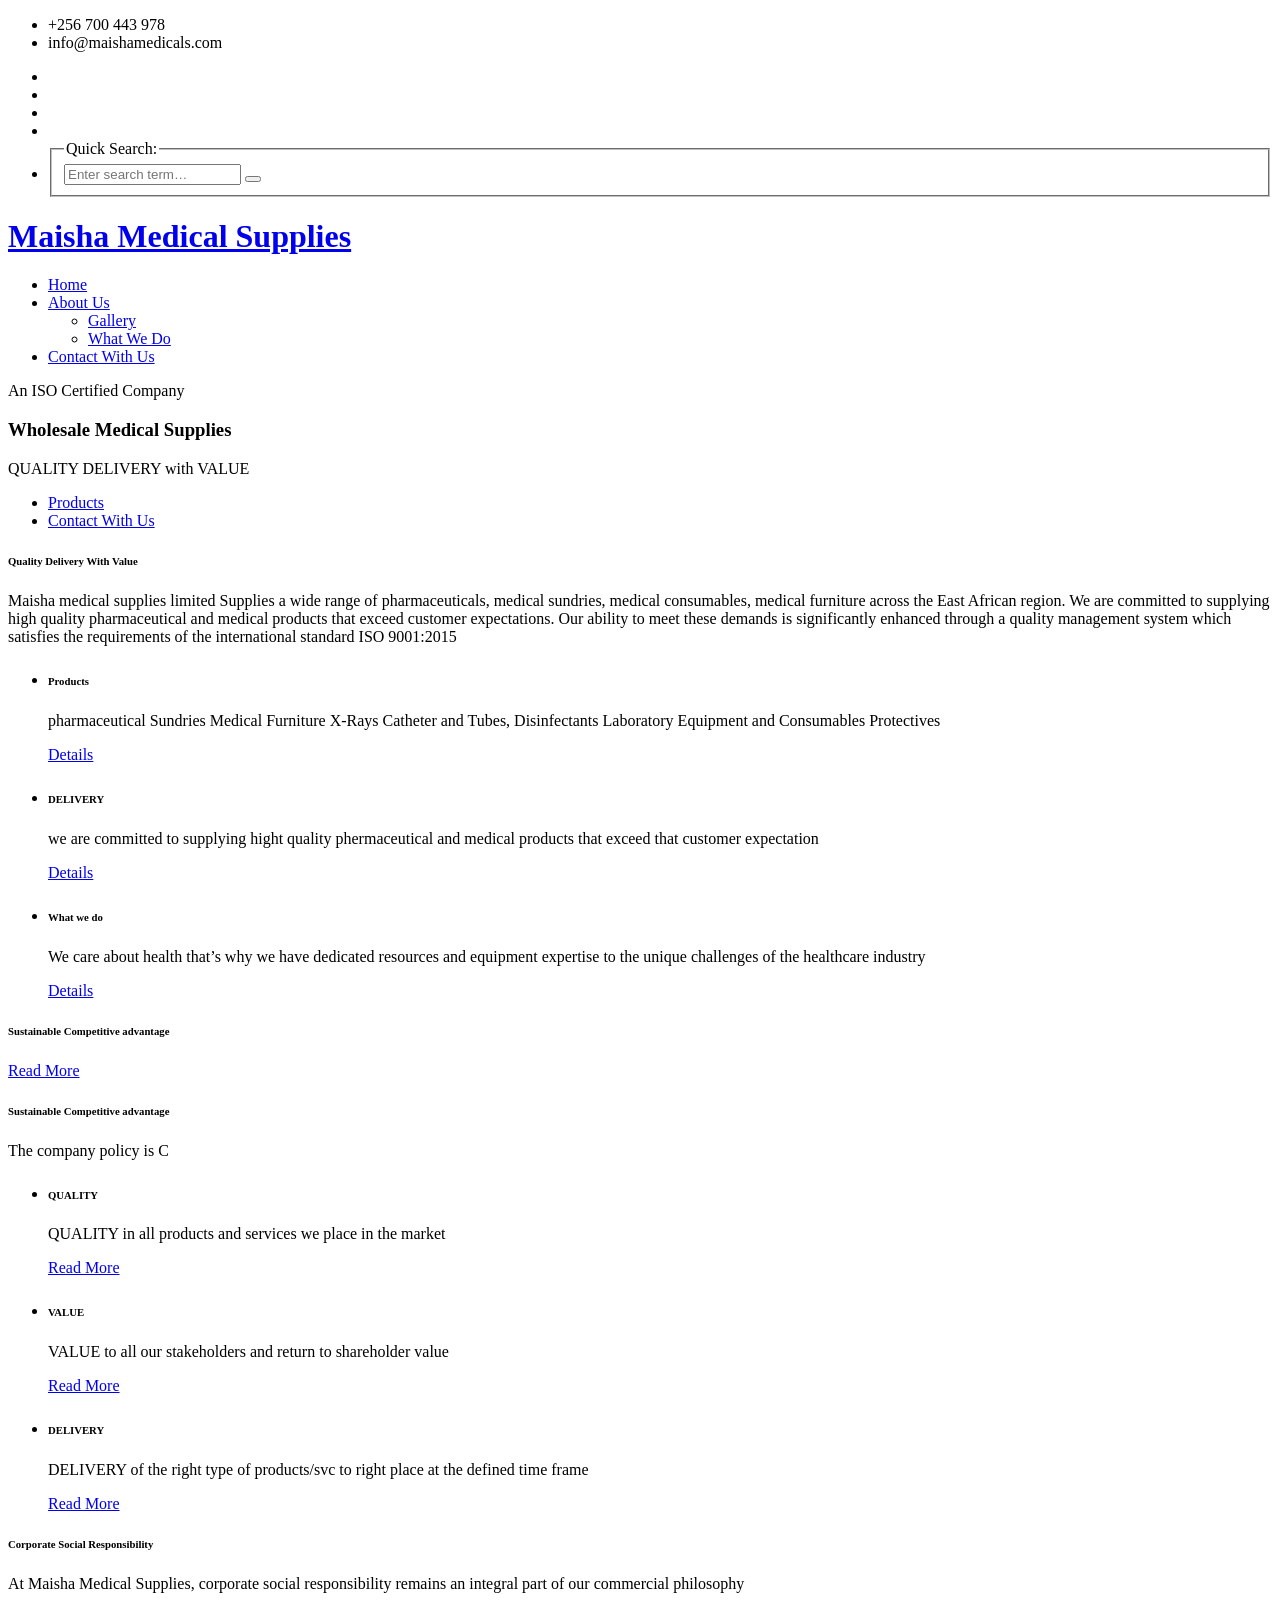
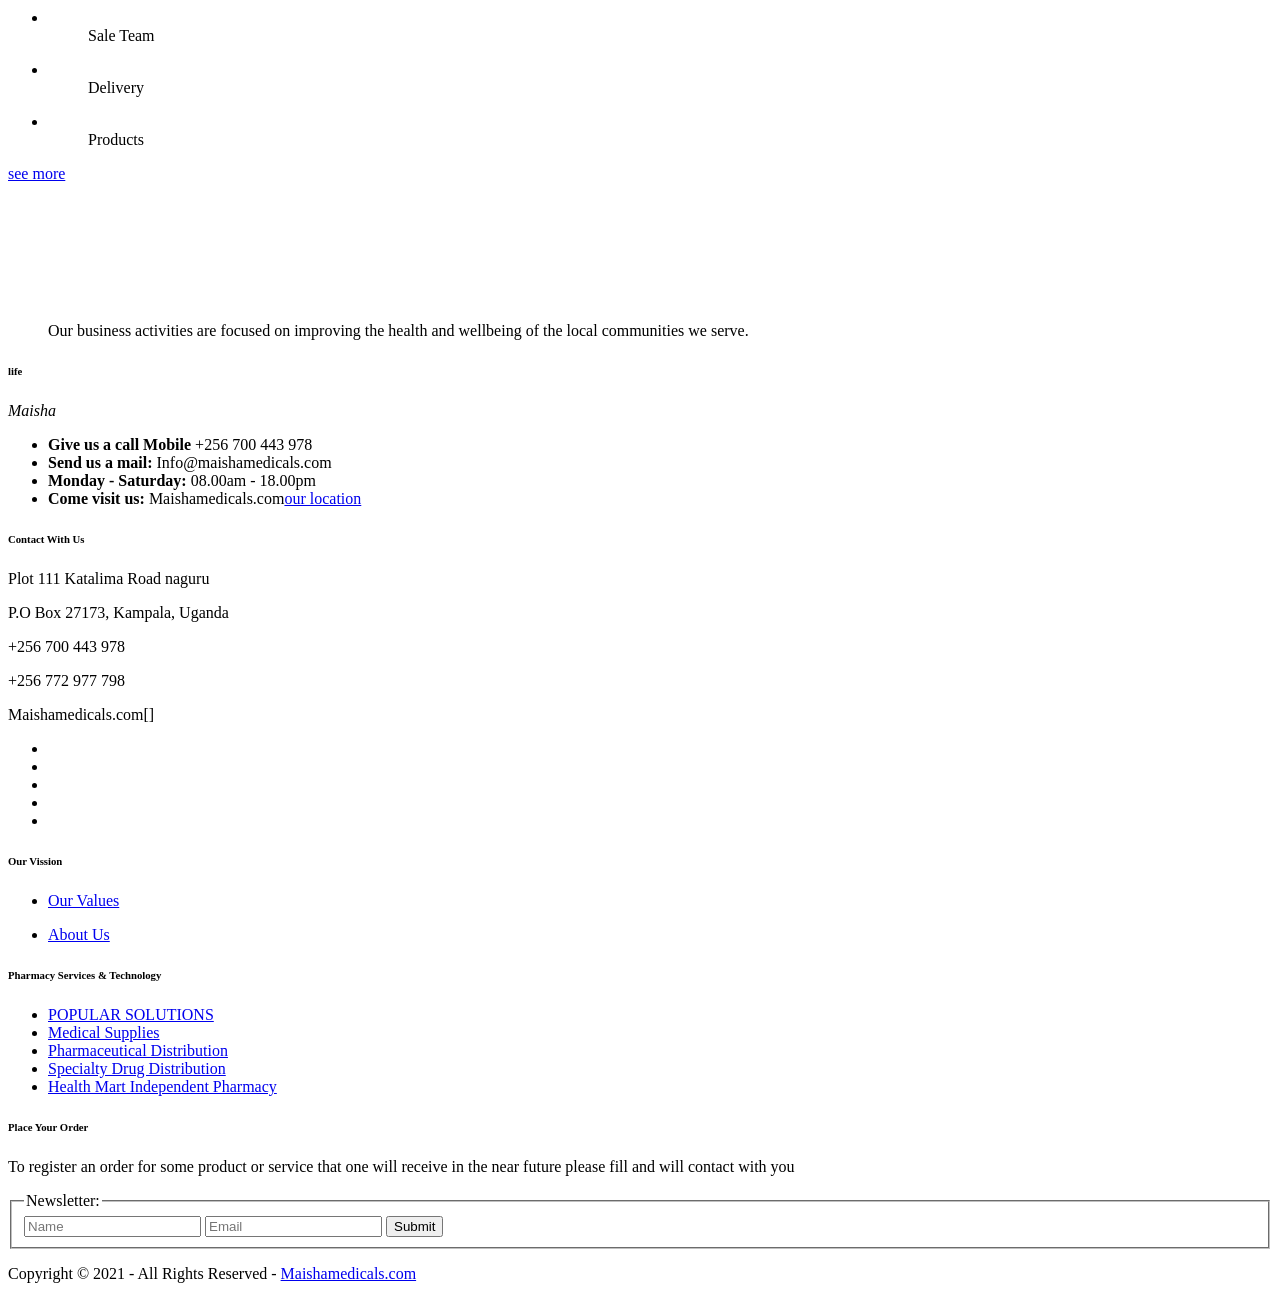
==== index.html @ 9f6672f2 "updated contact with us edited the link on contact with us" ====
<!DOCTYPE html>
<!--
THANKS FOR VISITING THIS SIDE
-->
<html lang="">
<!-- To declare your language - read more here: https://www.w3.org/International/questions/qa-html-language-declarations -->
<head>
<title>MMSL</title>
<meta charset="utf-8">
<meta name="viewport" content="width=device-width, initial-scale=1.0, maximum-scale=1.0, user-scalable=no">
<link href="layout/styles/layout.css" rel="stylesheet" type="text/css" media="all">
</head>
<body id="top">
<!-- ################################################################################################ -->
<!-- ################################################################################################ -->
<!-- ################################################################################################ -->
<div class="wrapper row0">
  <div id="topbar" class="hoc clear">
    <div class="fl_left"> 
      <!-- ################################################################################################ -->
      <ul class="nospace">
        <li><i class="fas fa-phone rgtspace-5"> </i> +256 700 443 978</li>
        <li><i class="far fa-envelope rgtspace-5"></i> info@maishamedicals.com</li>
      </ul>

      <!-- ################################################################################################ -->
    </div>
    <div class="fl_right"> 
      <!-- ################################################################################################ -->
      <ul class="nospace">
        <li><a href="index.html"><i class="fas fa-home"></i></a></li>
        <li><a href="#" title="Help Centre"><i class="far fa-life-ring"></i></a></li>
        <li><a href="#" title="Login"><i class="fas fa-sign-in-alt"></i></a></li>
        <li><a href="#" title="Sign Up"><i class="fas fa-edit"></i></a></li>
        <li id="searchform">
          <div>
            <form action="#" method="post">
              <fieldset>
                <legend>Quick Search:</legend>
                <input type="text" placeholder="Enter search term&hellip;">
                <button type="submit"><i class="fas fa-search"></i></button>
              </fieldset>
            </form>
          </div>
        </li>
      </ul>
      <!-- ################################################################################################ -->
    </div>
  </div>
</div>
<!-- ################################################################################################ -->
<!-- ################################################################################################ -->
<!-- ################################################################################################ -->
<div class="wrapper row1">
  <header id="header" class="hoc clear">
    <div id="logo" class="fl_left"> 
      <!-- ################################################################################################ -->
      <h1><a href="index.html">Maisha Medical Supplies</a></h1>
      <!-- ################################################################################################ -->
    </div>
    <nav id="mainav" class="fl_right"> 
      <!-- ################################################################################################ -->
      <ul class="clear">
        <li class="active"><a href="index.html">Home</a></li>
        <li><a class="drop" href="#">About Us</a>
          <ul>
            <li><a href="pages/gallery.html">Gallery</a></li>
            <li><a href="pages/full-width.html">What We Do</a></li>
          </ul>
        </li>
       <li><a href="pages/sidebar-right.html">Contact With Us </a></li>
      </ul>
      <!-- ################################################################################################ -->
    </nav>
  </header>
</div>
<!-- ################################################################################################ -->
<!-- ################################################################################################ -->
<!-- ################################################################################################ -->
<div class="wrapper bgded overlay gradient" style="background-image:url('images/demo/backgrounds/slider-1.png');">
  <div id="pageintro" class="hoc clear"> 
    <!-- ################################################################################################ -->
    <article>
      <p>An ISO Certified Company</p>
      <h3 class="heading">Wholesale Medical Supplies</h3>
      <p>QUALITY DELIVERY with VALUE</p>
      <footer>
        <ul class="nospace inline pushright">
          <li><a class="btn" href="#">Products</a></li>
          <li><a class="btn inverse" href="pages/sidebar-right.html">Contact With Us</a></li>
        </ul>
      </footer>
    </article>
    <!-- ################################################################################################ -->
  </div>
</div>
<!-- ################################################################################################ -->
<!-- ################################################################################################ -->
<!-- ################################################################################################ -->
<div class="wrapper row2">
  <section class="hoc container clear"> 
    <!-- ################################################################################################ -->
    <div class="sectiontitle">
      <h6 class="heading">Quality Delivery With Value</h6>
      <p>Maisha medical supplies limited Supplies a wide range of pharmaceuticals, medical sundries, medical consumables, medical furniture across the East African region. We are committed to supplying high quality pharmaceutical and medical products that exceed customer expectations. Our ability to meet these demands is significantly enhanced through a quality management system which satisfies the requirements of the international standard ISO 9001:2015</p>
    </div>
    <ul class="nospace group prices">
      <li class="one_third">
        <article><i class="fas fa-deaf red"></i>
          <h6 class="heading">Products</h6>
          <p>pharmaceutical Sundries Medical  Furniture X-Rays Catheter and Tubes, Disinfectants Laboratory Equipment and Consumables Protectives</p>
          <p><sup></sup><em></em><strong></strong></p>
          <footer><a class="btn" href="#">Details</a></footer>
        </article>
      </li>
      <li class="one_third">
        <article><i class="fas fa-dolly green"></i>
          <h6 class="heading">DELIVERY</h6>
          <p>we are committed to supplying hight quality phermaceutical and medical products that exceed that customer expectation </p>
          <p><sup></sup><strong></strong><em></em></p>
          <footer><a class="btn" href="#">Details</a></footer>
        </article>
      </li>
      <li class="one_third">
        <article><i class="fas fa-hands blue"></i>
          <h6 class="heading">What we do</h6>
          <p>We care about health that’s why we have dedicated resources and equipment expertise to the unique challenges of the healthcare industry</p>
          <p><sup></sup><strong></strong><em></em></p>
          <footer><a class="btn" href="#">Details</a></footer>
        </article>
      </li>
    </ul>
    <!-- ################################################################################################ -->
  </section>
</div>
<!-- ################################################################################################ -->
<!-- ################################################################################################ -->
<!-- ################################################################################################ -->
<div class="wrapper coloured">
  <article class="hoc cta clear"> 
    <!-- ################################################################################################ -->
    <h6 class="three_quarter first">Sustainable Competitive advantage</h6>
    <footer class="one_quarter"><a class="btn" href="#">Read More</a></footer>
    <!-- ################################################################################################ -->
  </article>
</div>
<!-- ################################################################################################ -->
<!-- ################################################################################################ -->
<!-- ################################################################################################ -->
<div class="wrapper row3">
  <main class="hoc container clear"> 
    <!-- main body -->
    <!-- ################################################################################################ -->
    <section id="introblocks">
      <div class="sectiontitle">
        <h6 class="heading">Sustainable Competitive advantage </h6>
        <p>The company policy is C</p>
      </div>
      <ul class="nospace group">
        <li class="one_third first">
            <div class="wrapper bgded overlay gradient" style="background-image:url('images/demo/backgrounds/bbe1.png');">
          <article><a href="#"><i class="fas fa-camera fa-2x"></i></a>
          
            <h6 class="heading">QUALITY</h6>
            <p>QUALITY  in all products and services we place in the market</p>
          <footer><a class="btn" href="#">Read More</a></footer>
          </article>
        </div>
        </li>
        <li class="one_third">
          <div class="wrapper bgded overlay gradient" style="background-image:url('images/demo/backgrounds/mdn.jpg');">
          <article><a href="#"><i class="fas fa-seedling"></i></a>
            <h6 class="heading">VALUE</h6>
            <p>VALUE  to all our stakeholders and return to shareholder value </p>
            <footer><a class="btn" href="#">Read More</a></footer>
          </article>
        </div>
        </li>
        <li class="one_third">
          <div class="wrapper bgded overlay gradient" style="background-image:url('images/demo/backgrounds/ofload1.png');">
          <article><a href="#"><i class="fas fa-ship"></i></a>
            <h6 class="heading">DELIVERY</h6>
            <p>DELIVERY  of the right type of products/svc to right place at the defined time frame </p>
            <footer><a class="btn" href="#">Read More</a></footer>
          </article>
        </li>
      </ul>
    </section>
    <!-- ################################################################################################ -->
    <!-- / main body -->
    <div class="clear"></div>
  </main>
</div>
<!-- ################################################################################################ -->
<!-- ################################################################################################ -->
<!-- ################################################################################################ -->
<div class="wrapper row2">
  <section id="latest" class="hoc container clear"> 
    <!-- ################################################################################################ -->
    <div class="sectiontitle">
      <h6 class="heading">Corporate Social Responsibility</h6>
      <p>At Maisha Medical Supplies, corporate social responsibility remains an integral part of our commercial philosophy</p>
    </div>
    <ul class="nospace group">
      <li class="one_third">
        <figure><a class="imgover" href="#"><img src="images/demo/saletm.png" alt=""></a>
          <figcaption>Sale Team </figcaption>
        </figure>
      </li>
      <li class="one_third">
        <figure><a class="imgover" href="#"><img src="images/demo/supp.png" alt=""></a>
          <figcaption>Delivery</figcaption>
        </figure>
      </li>
      <li class="one_third">
        <figure><a class="imgover" href="#"><img src="images/demo/prdt.png" alt=""></a>
          <figcaption>Products</figcaption>
        </figure>
      </li>
    </ul>
    <footer class="block center"><a class="btn" href="#">see more</a></footer>
    <!-- ################################################################################################ -->
  </section>
</div>
<!-- ################################################################################################ -->
<!-- ################################################################################################ -->
<!-- ################################################################################################ -->
<div class="wrapper bgded overlay" style="background-image:url('images/demo/clnt.png');">
  <div class="hoc container testimonial clear"> 
    <!-- ################################################################################################ -->
    <article><img src="images/demo/logo.png" alt="">
      <blockquote style="padding-top: 105px;">Our business activities are focused on improving the health and wellbeing of the local communities we serve.</blockquote>
      <h6 class="heading font-x1">life</h6>
      <em>Maisha</em></article>
    <!-- ################################################################################################ -->
  </div>
</div>
<!-- ################################################################################################ -->
<!-- ################################################################################################ -->
<!-- ################################################################################################ -->
<div class="wrapper row3">
  <section id="cta" class="hoc container clear"> 
    <!-- ################################################################################################ -->
    <ul class="nospace clear">
      <li class="one_quarter first">
        <div class="block clear"><a href="#"><i class="fas fa-phone"></i></a> <span><strong>Give us a call Mobile</strong> +256 700 443 978</span></div>
      </li>
      <li class="one_quarter">
        <div class="block clear"><a href="#"><i class="fas fa-envelope"></i></a> <span><strong>Send us a mail:</strong> Info@maishamedicals.com</span></div>
      </li>
      <li class="one_quarter">
        <div class="block clear"><a href="#"><i class="fas fa-clock"></i></a> <span><strong> Monday - Saturday:</strong> 08.00am - 18.00pm</span></div>
      </li>
      <li class="one_quarter">
        <div class="block clear"><a href="#"><i class="fas fa-map-marker-alt"></i></a> <span><strong>Come visit us:</strong> Maishamedicals.com<a href="https://www.google.com/maps/dir/0.3382832,32.6153258/maisha+medical+supplies+ltd/@0.3405365,32.6107366,17z/data=!3m1!4b1!4m9!4m8!1m1!4e1!1m5!1m1!1s0x177dbbb71a4552d3:0x2c62c956a834539c!2m2!1d32.6107693!2d0.3430632?hl=en">our location</a></span></div>
      </li>
    </ul>
    <!-- ################################################################################################ -->
  </section>
</div>
<!-- ################################################################################################ -->
<!-- ################################################################################################ -->
<!-- ################################################################################################ -->
<div class="wrapper row4">
  <footer id="footer" class="hoc clear"> 
    <!-- ################################################################################################ -->
    <div class="one_quarter first">
      <h6 class="heading">Contact With Us</h6>
      <p>Plot 111  Katalima Road naguru </p> 
        <p>P.O Box 27173, Kampala, Uganda</p>
        <p>+256 700 443 978</p>
      <p>+256 772 977 798</p>
      <p class="btmspace-30">Maishamedicals.com[<a href="#"><i class="fas fa-arrow-right"></i></a>]</p>
      <ul class="faico clear">
        <li><a class="faicon-facebook" href="#"><i class="fab fa-facebook"></i></a></li>
        <li><a class="faicon-google-plus" href="#"><i class="fab fa-google-plus-g"></i></a></li>
        <li><a class="faicon-linkedin" href="#"><i class="fab fa-linkedin"></i></a></li>
        <li><a class="faicon-twitter" href="#"><i class="fab fa-twitter"></i></a></li>
        <li><a class="faicon-vk" href="#"><i class="fab fa-vk"></i></a></li>
      </ul>
    </div>
    <div class="one_quarter">
      <h6 class="heading">Our Vission</h6>
      <ul class="nospace linklist">
        <li>
          <article>
            <p class="nospace btmspace-10"><a href="#">Our Values</a></p>
            
          </article>
        </li>
        <li>
          <article>
            <p class="nospace btmspace-10"><a href="#">About Us</a></p>
            
          </article>
        </li>
      </ul>
    </div>







    <div class="one_quarter">
      <h6 class="heading">Pharmacy Services & Technology</h6>
      <ul class="nospace linklist">
        <li><a href="#">POPULAR SOLUTIONS</a></li>
        <li><a href="#">Medical Supplies</a></li>
        <li><a href="#">Pharmaceutical Distribution</a></li>
        <li><a href="#">Specialty Drug Distribution</a></li>
        <li><a href="#">Health Mart Independent Pharmacy</a></li>
      </ul>
    </div>
    <div class="one_quarter">
      <h6 class="heading">Place Your Order</h6>
      <p class="nospace btmspace-15">To register an order for some product or service that one will receive in the near future please fill and will contact with you</p>
      <form method="post" action="#">
        <fieldset>
          <legend>Newsletter:</legend>
          <input class="btmspace-15" type="text" value="" placeholder="Name">
          <input class="btmspace-15" type="text" value="" placeholder="Email">
          <button type="submit" value="submit">Submit</button>
        </fieldset>
      </form>
    </div>
    <!-- ################################################################################################ -->
  </footer>
</div>
<!-- ################################################################################################ -->
<!-- ################################################################################################ -->
<!-- ################################################################################################ -->
<div class="wrapper row5">
  <div id="copyright" class="hoc clear"> 
    <!-- ################################################################################################ -->
    <p class="fl_left">Copyright &copy; 2021 - All Rights Reserved - <a href="Maishamedicals.com">Maishamedicals.com</a></p>
    
    <!-- ################################################################################################ -->
  </div>
</div>
<!-- ################################################################################################ -->
<!-- ################################################################################################ -->
<!-- ################################################################################################ -->
<a id="backtotop" href="#top"><i class="fas fa-chevron-up"></i></a>
<!-- JAVASCRIPTS -->
<script src="layout/scripts/jquery.min.js"></script>
<script src="layout/scripts/jquery.backtotop.js"></script>
<script src="layout/scripts/jquery.mobilemenu.js"></script>
</body>
</html>
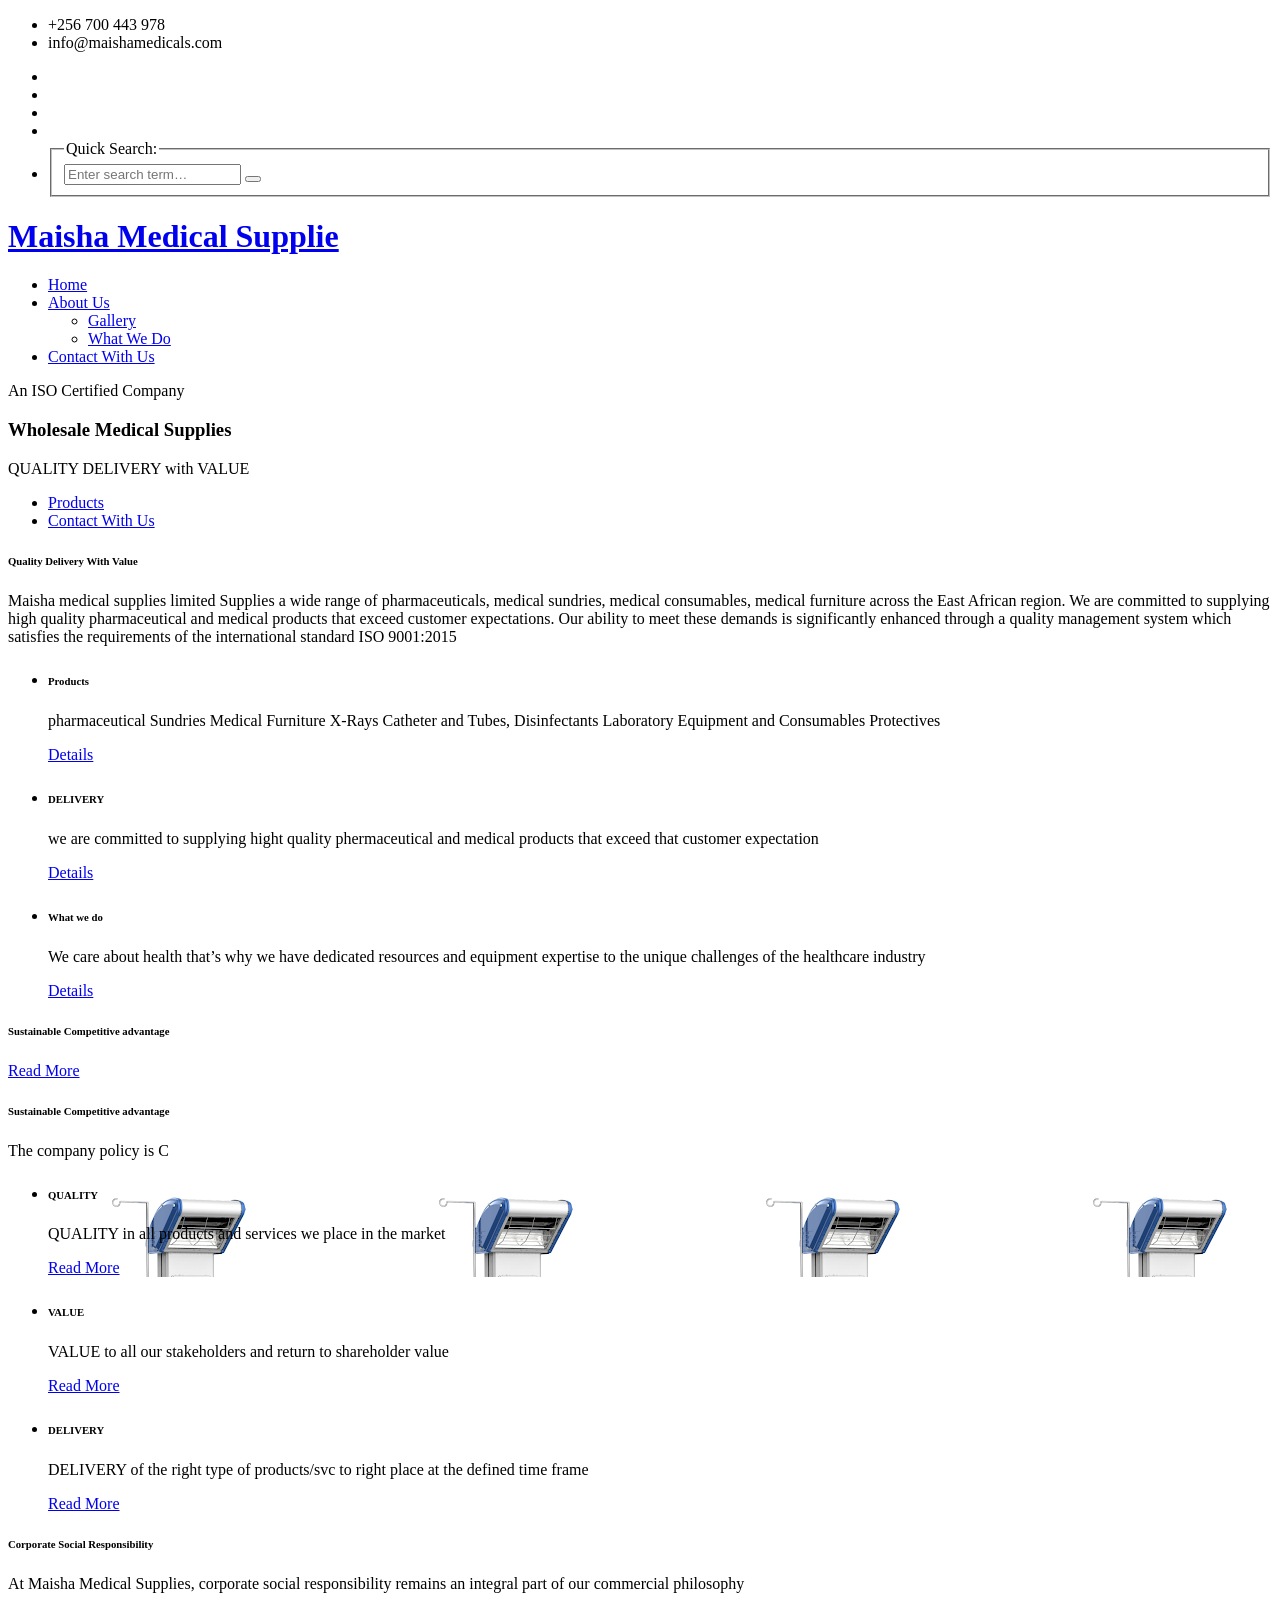
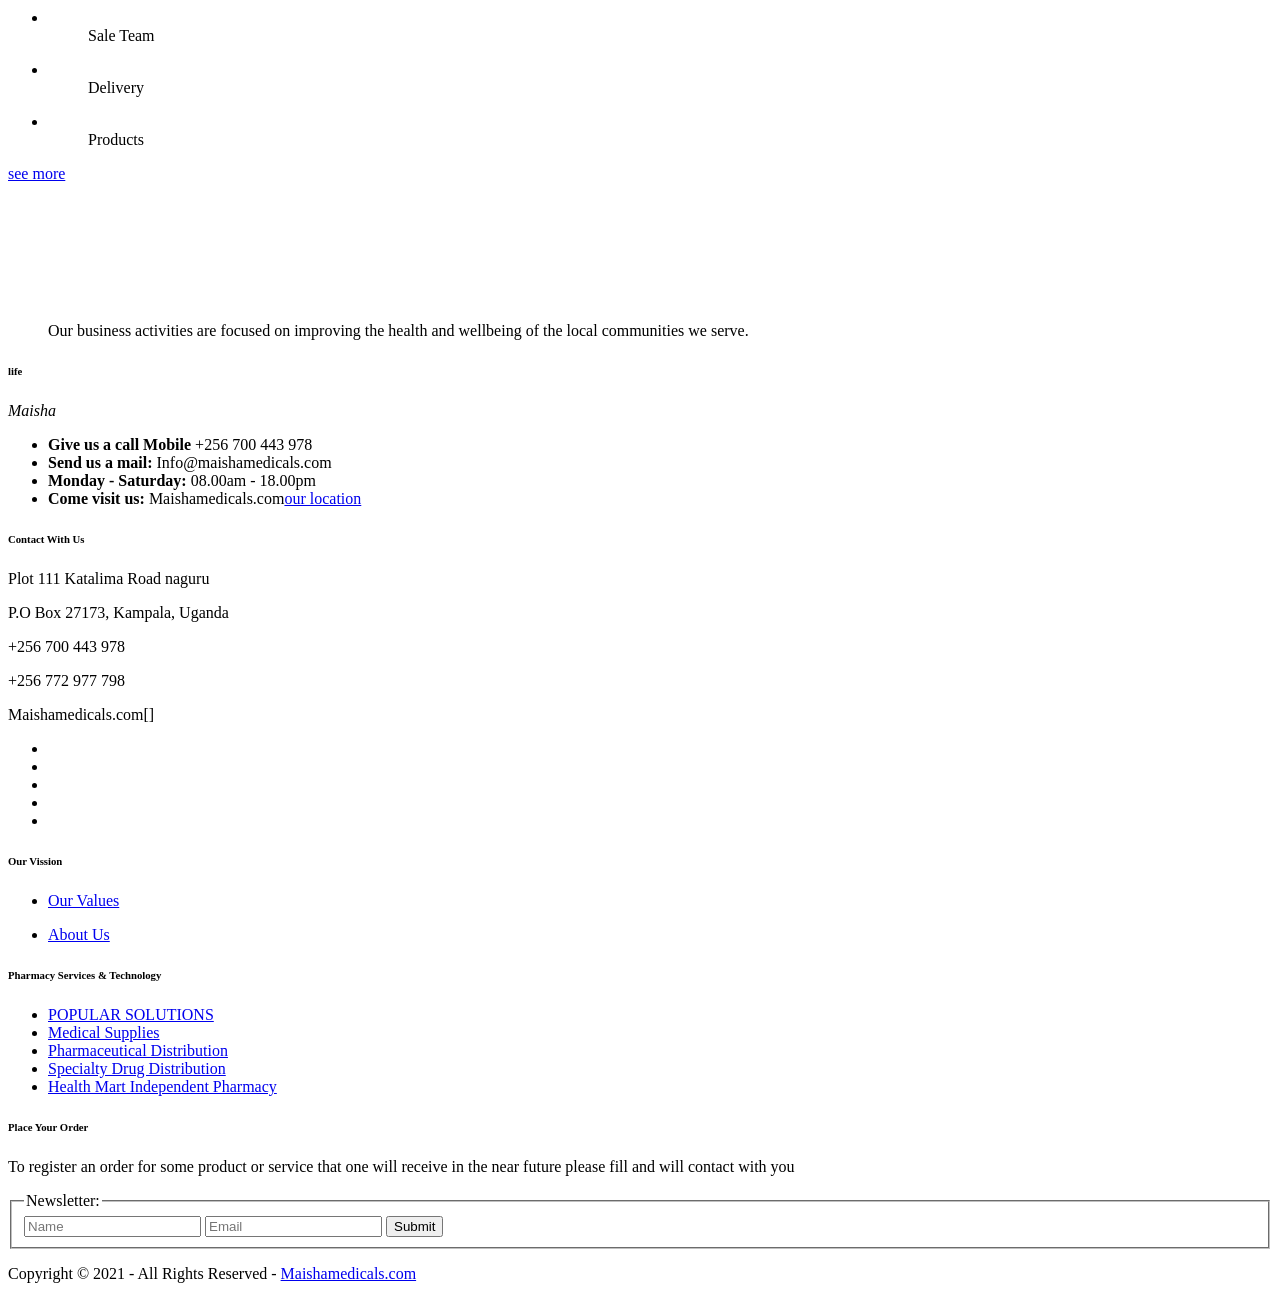
==== commit 84228050: "Update index.html" ====
--- a/index.html
+++ b/index.html
@@ -55,7 +55,7 @@
   <header id="header" class="hoc clear">
     <div id="logo" class="fl_left"> 
       <!-- ################################################################################################ -->
-      <h1><a href="index.html">Maisha Medical Supplies</a></h1>
+      <h1><a href="index.html">Maisha Medical Supplie</a></h1>
       <!-- ################################################################################################ -->
     </div>
     <nav id="mainav" class="fl_right"> 
@@ -348,4 +348,5 @@
 <script src="layout/scripts/jquery.backtotop.js"></script>
 <script src="layout/scripts/jquery.mobilemenu.js"></script>
 </body>
-</html>+
+</html>
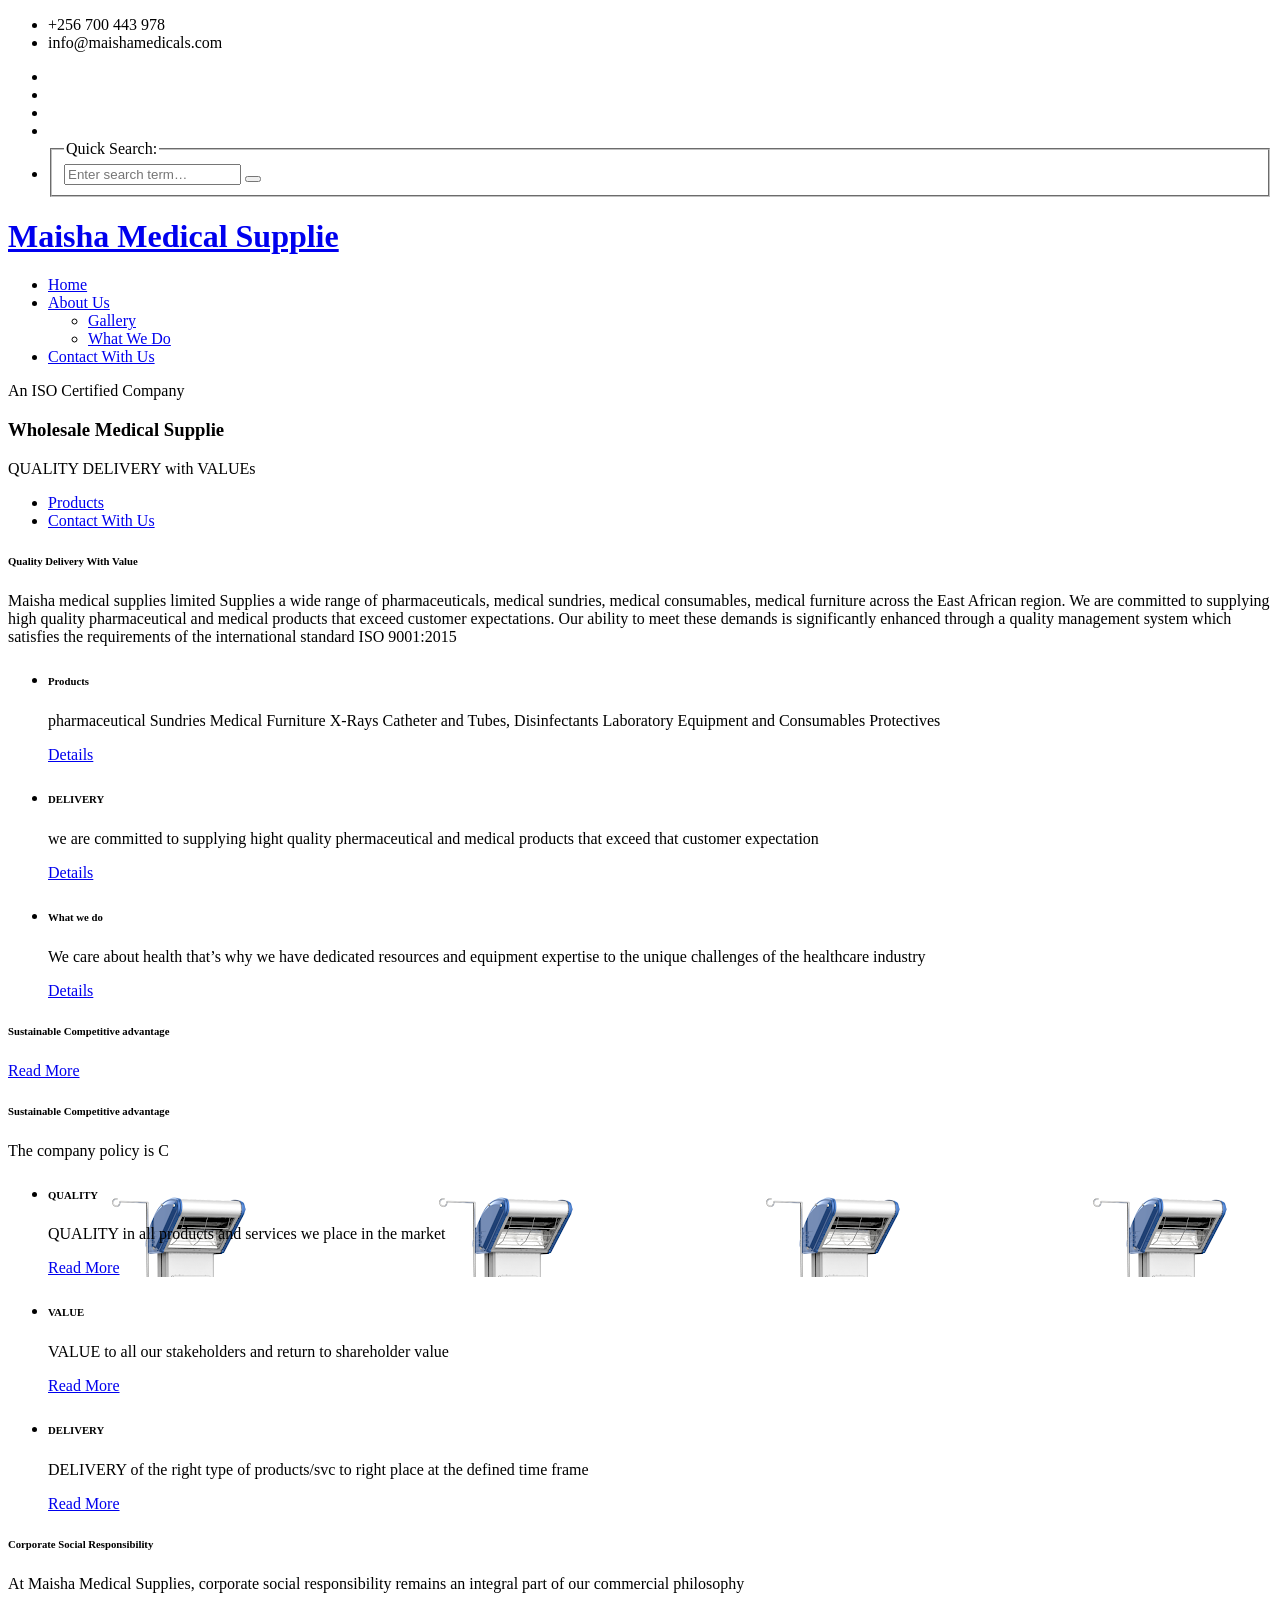
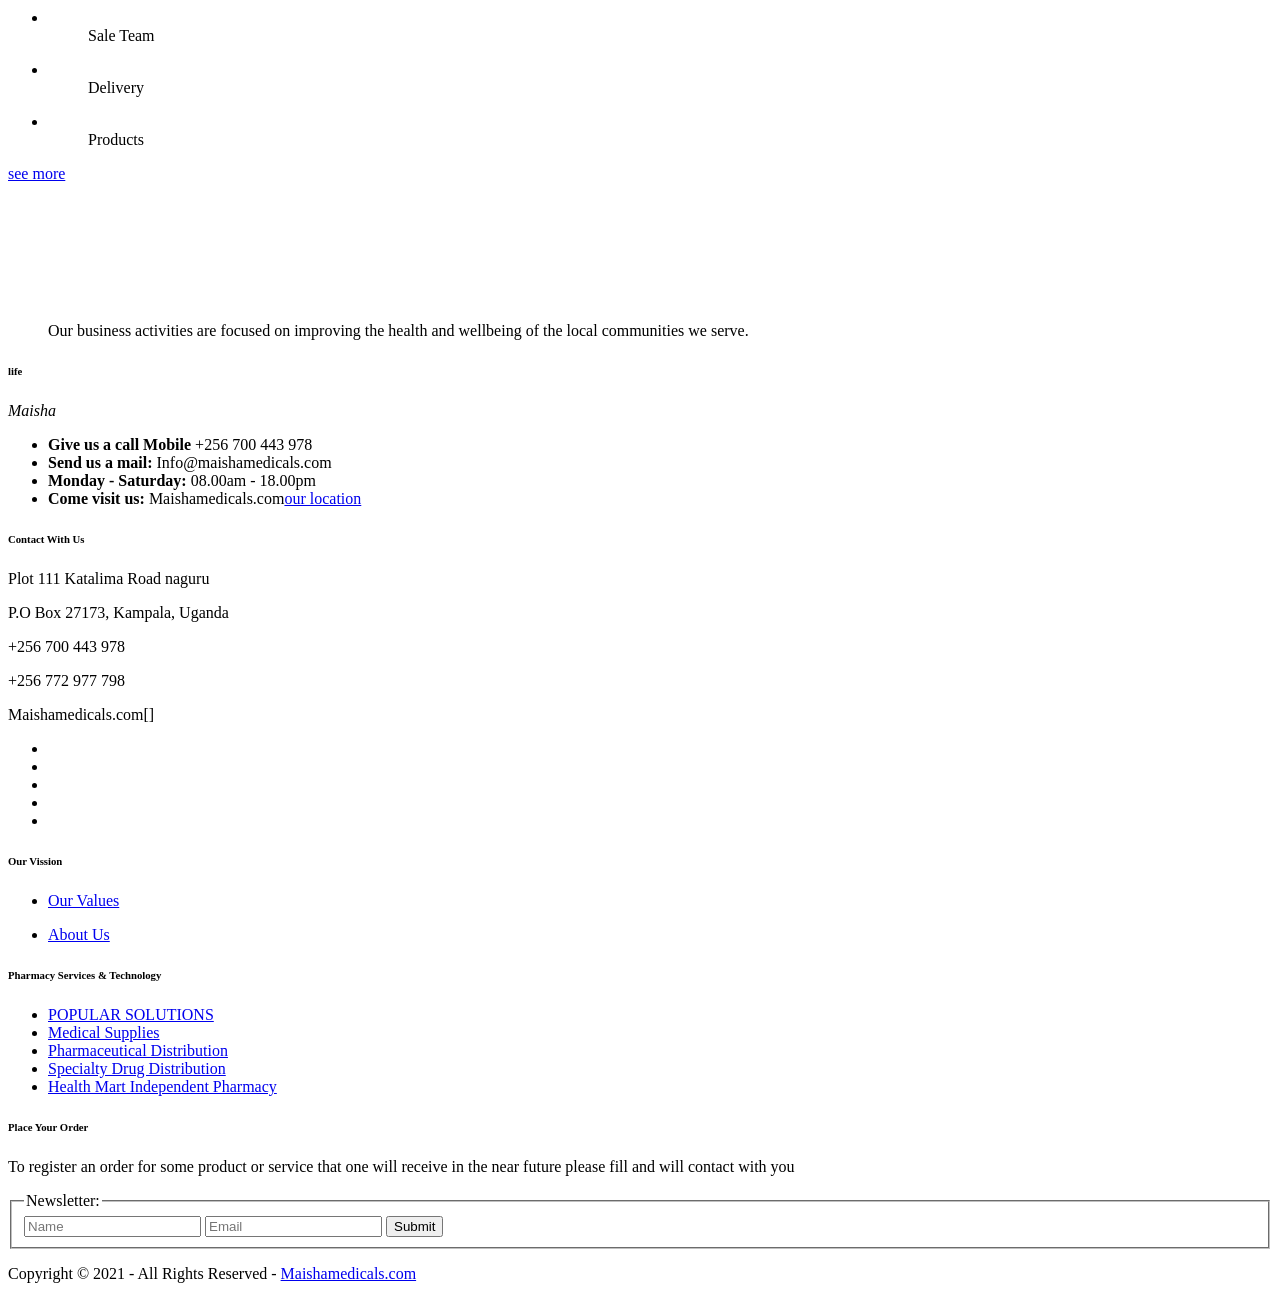
==== commit 068d5667: "Update index.html" ====
--- a/index.html
+++ b/index.html
@@ -82,8 +82,8 @@
     <!-- ################################################################################################ -->
     <article>
       <p>An ISO Certified Company</p>
-      <h3 class="heading">Wholesale Medical Supplies</h3>
-      <p>QUALITY DELIVERY with VALUE</p>
+      <h3 class="heading">Wholesale Medical Supplie</h3>
+      <p>QUALITY DELIVERY with VALUEs</p>
       <footer>
         <ul class="nospace inline pushright">
           <li><a class="btn" href="#">Products</a></li>
@@ -350,3 +350,4 @@
 </body>
 
 </html>
+
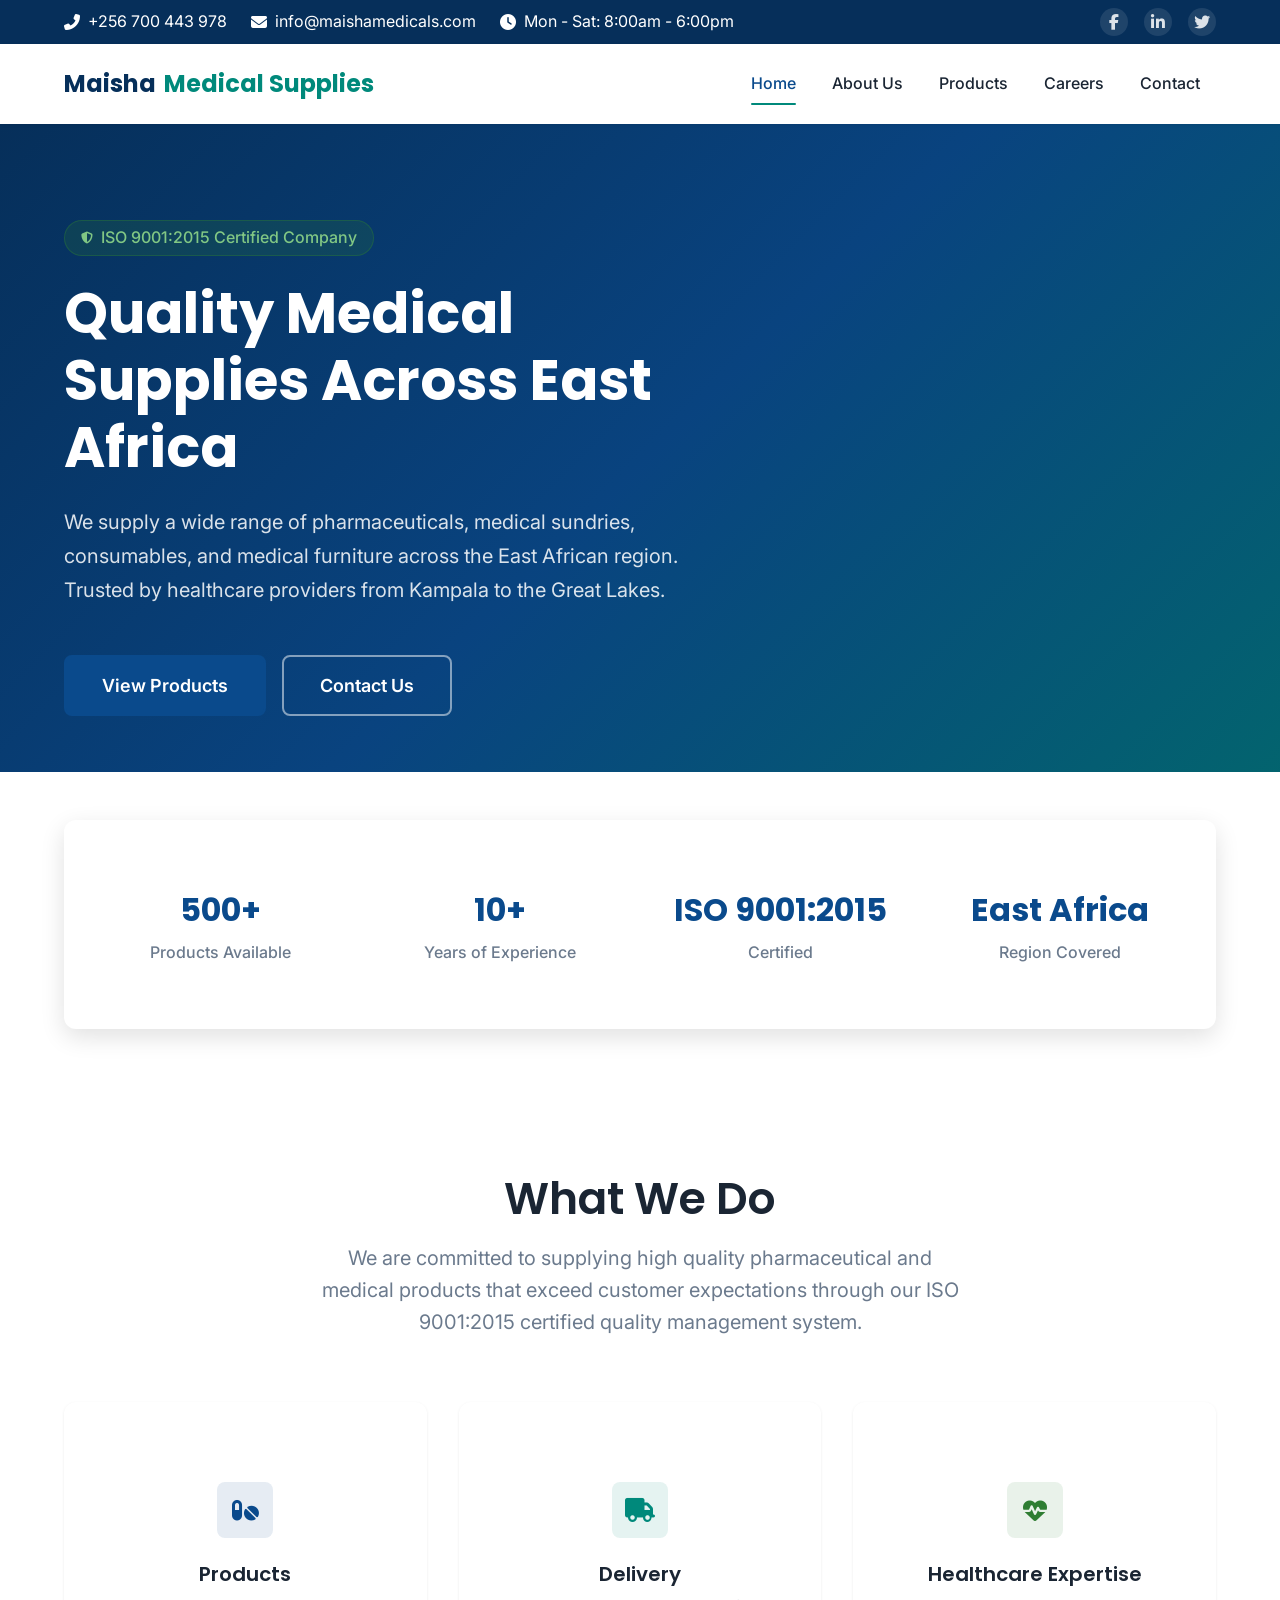
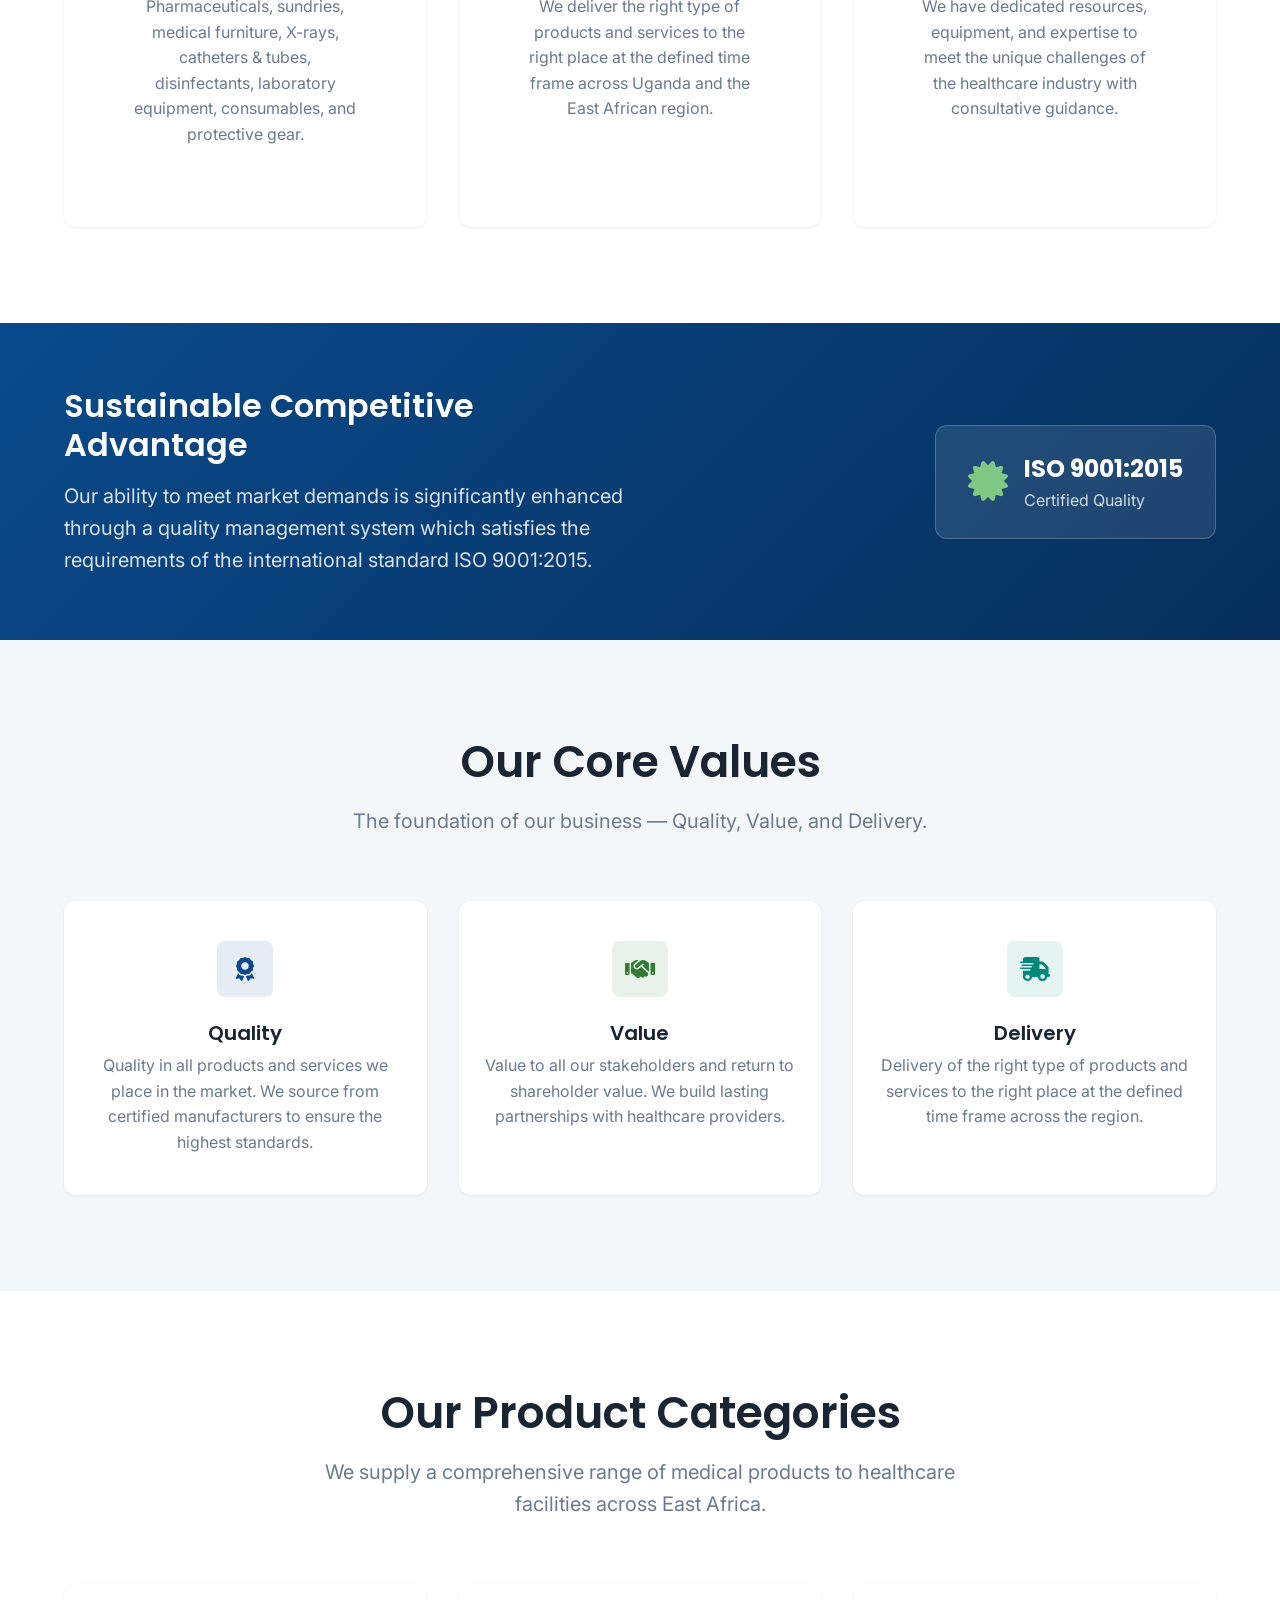
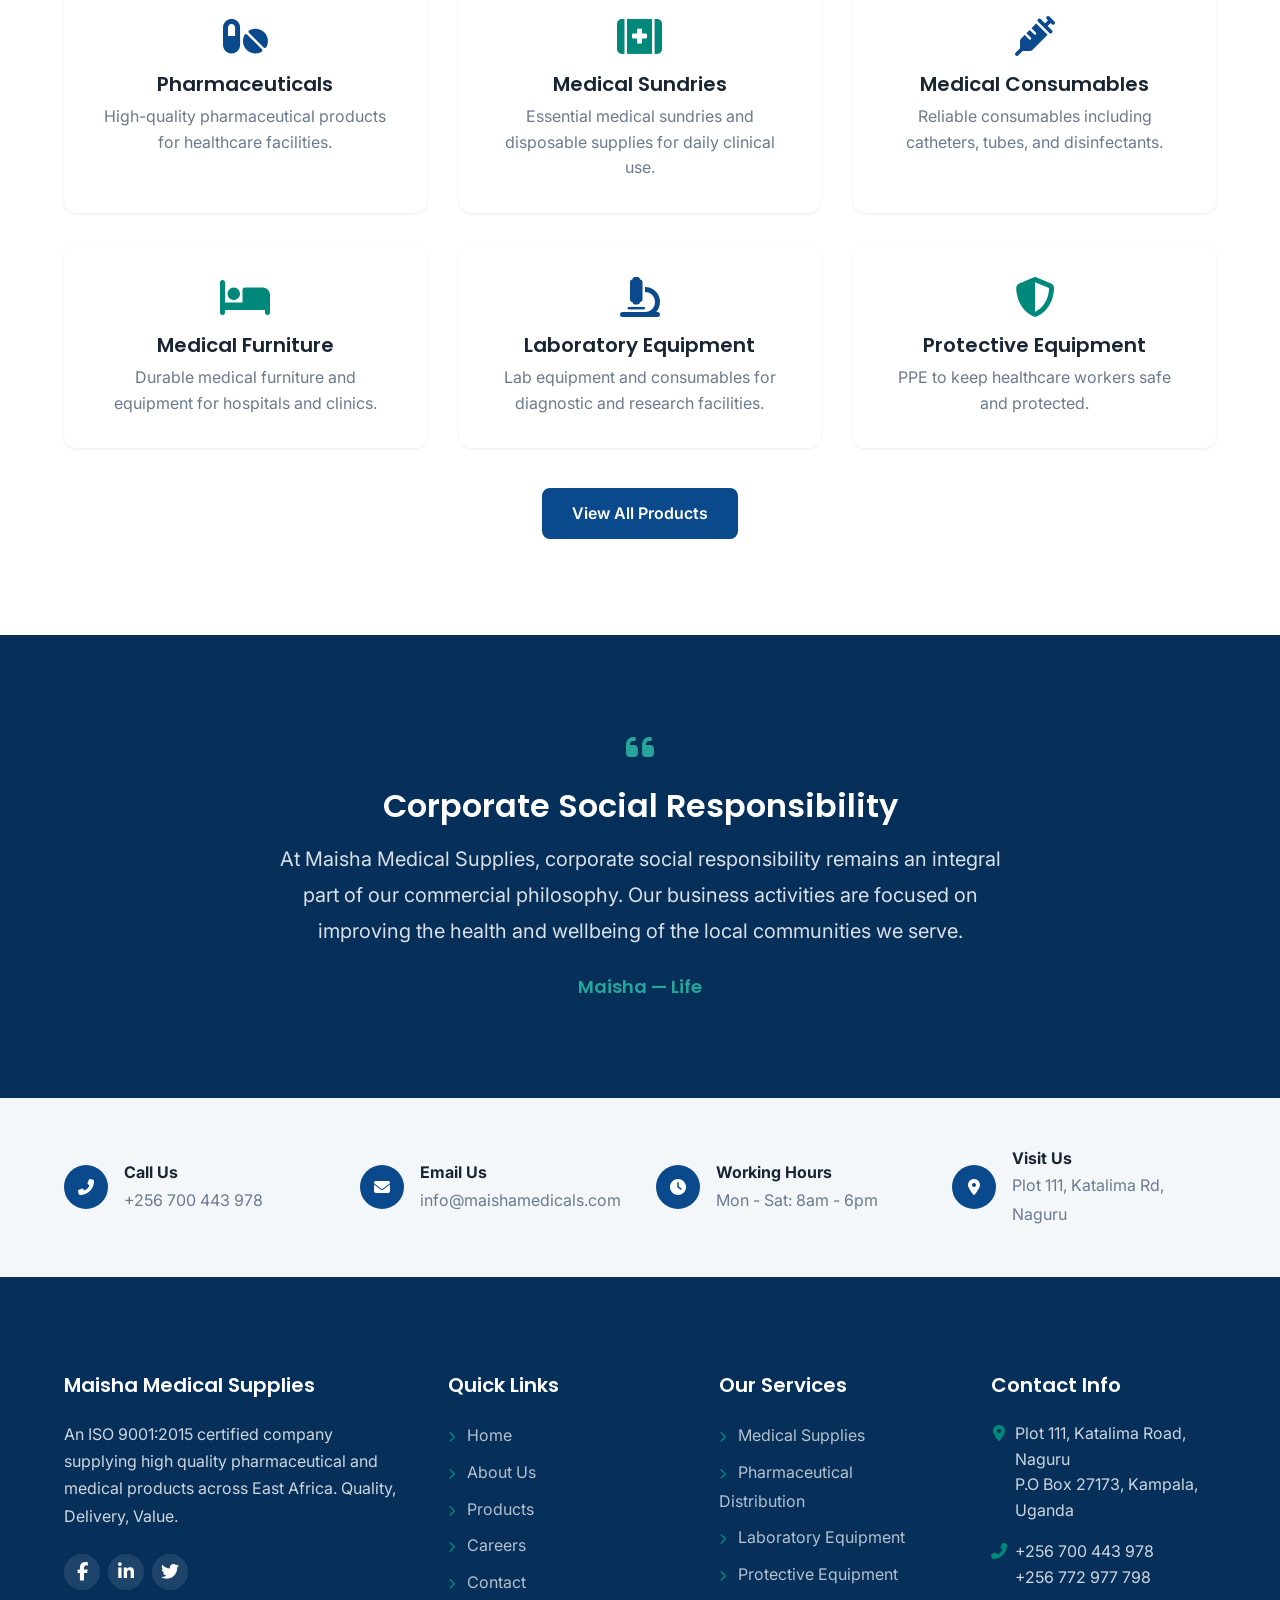
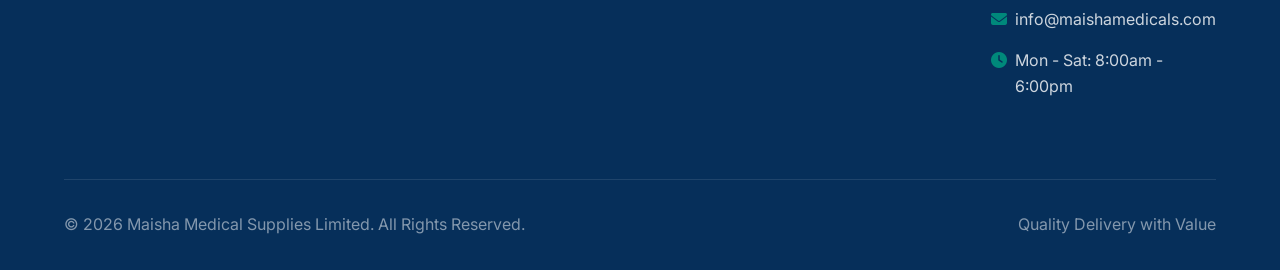
==== commit 897da309: "Rebuild website with modern design and admin CMS - New professional design: CSS Grid, Google Fonts, " ====
--- a/index.html
+++ b/index.html
@@ -1,353 +1,381 @@
 <!DOCTYPE html>
-<!--
-THANKS FOR VISITING THIS SIDE
--->
-<html lang="">
-<!-- To declare your language - read more here: https://www.w3.org/International/questions/qa-html-language-declarations -->
+<html lang="en">
 <head>
-<title>MMSL</title>
-<meta charset="utf-8">
-<meta name="viewport" content="width=device-width, initial-scale=1.0, maximum-scale=1.0, user-scalable=no">
-<link href="layout/styles/layout.css" rel="stylesheet" type="text/css" media="all">
+  <meta charset="utf-8">
+  <meta name="viewport" content="width=device-width, initial-scale=1.0">
+  <title>Maisha Medical Supplies Limited | Quality Medical Supplies Across East Africa</title>
+  <meta name="description" content="Maisha Medical Supplies Limited — ISO 9001:2015 certified supplier of pharmaceuticals, medical sundries, consumables, and medical furniture across East Africa.">
+  <meta name="keywords" content="medical supplies, pharmaceuticals, Uganda, East Africa, Kampala, ISO certified, medical equipment">
+
+  <!-- Open Graph -->
+  <meta property="og:title" content="Maisha Medical Supplies Limited">
+  <meta property="og:description" content="Quality medical supplies across East Africa. ISO 9001:2015 certified.">
+  <meta property="og:type" content="website">
+
+  <!-- Fonts -->
+  <link rel="preconnect" href="https://fonts.googleapis.com">
+  <link rel="preconnect" href="https://fonts.gstatic.com" crossorigin>
+  <link href="https://fonts.googleapis.com/css2?family=Inter:wght@400;500;600&family=Poppins:wght@600;700&display=swap" rel="stylesheet">
+
+  <!-- Font Awesome -->
+  <link rel="stylesheet" href="https://cdnjs.cloudflare.com/ajax/libs/font-awesome/6.5.1/css/all.min.css">
+
+  <!-- Styles -->
+  <link rel="stylesheet" href="assets/css/main.css">
 </head>
-<body id="top">
-<!-- ################################################################################################ -->
-<!-- ################################################################################################ -->
-<!-- ################################################################################################ -->
-<div class="wrapper row0">
-  <div id="topbar" class="hoc clear">
-    <div class="fl_left"> 
-      <!-- ################################################################################################ -->
-      <ul class="nospace">
-        <li><i class="fas fa-phone rgtspace-5"> </i> +256 700 443 978</li>
-        <li><i class="far fa-envelope rgtspace-5"></i> info@maishamedicals.com</li>
-      </ul>
-
-      <!-- ################################################################################################ -->
-    </div>
-    <div class="fl_right"> 
-      <!-- ################################################################################################ -->
-      <ul class="nospace">
-        <li><a href="index.html"><i class="fas fa-home"></i></a></li>
-        <li><a href="#" title="Help Centre"><i class="far fa-life-ring"></i></a></li>
-        <li><a href="#" title="Login"><i class="fas fa-sign-in-alt"></i></a></li>
-        <li><a href="#" title="Sign Up"><i class="fas fa-edit"></i></a></li>
-        <li id="searchform">
-          <div>
-            <form action="#" method="post">
-              <fieldset>
-                <legend>Quick Search:</legend>
-                <input type="text" placeholder="Enter search term&hellip;">
-                <button type="submit"><i class="fas fa-search"></i></button>
-              </fieldset>
-            </form>
-          </div>
-        </li>
-      </ul>
-      <!-- ################################################################################################ -->
+<body>
+
+  <!-- ===== TOP BAR ===== -->
+  <div class="top-bar">
+    <div class="container">
+      <div class="top-bar__contact">
+        <span><i class="fas fa-phone-alt"></i> +256 700 443 978</span>
+        <span><i class="fas fa-envelope"></i> info@maishamedicals.com</span>
+        <span><i class="fas fa-clock"></i> Mon - Sat: 8:00am - 6:00pm</span>
+      </div>
+      <div class="top-bar__social">
+        <a href="#" aria-label="Facebook"><i class="fab fa-facebook-f"></i></a>
+        <a href="#" aria-label="LinkedIn"><i class="fab fa-linkedin-in"></i></a>
+        <a href="#" aria-label="Twitter"><i class="fab fa-twitter"></i></a>
+      </div>
     </div>
   </div>
-</div>
-<!-- ################################################################################################ -->
-<!-- ################################################################################################ -->
-<!-- ################################################################################################ -->
-<div class="wrapper row1">
-  <header id="header" class="hoc clear">
-    <div id="logo" class="fl_left"> 
-      <!-- ################################################################################################ -->
-      <h1><a href="index.html">Maisha Medical Supplie</a></h1>
-      <!-- ################################################################################################ -->
-    </div>
-    <nav id="mainav" class="fl_right"> 
-      <!-- ################################################################################################ -->
-      <ul class="clear">
-        <li class="active"><a href="index.html">Home</a></li>
-        <li><a class="drop" href="#">About Us</a>
-          <ul>
-            <li><a href="pages/gallery.html">Gallery</a></li>
-            <li><a href="pages/full-width.html">What We Do</a></li>
+
+  <!-- ===== HEADER ===== -->
+  <header class="header">
+    <div class="container">
+      <a href="index.html" class="logo">
+        Maisha <span>Medical Supplies</span>
+      </a>
+      <nav>
+        <button class="nav__toggle" aria-label="Toggle navigation">
+          <span class="bar"></span>
+          <span class="bar"></span>
+          <span class="bar"></span>
+        </button>
+        <ul class="nav__list">
+          <li><a href="index.html" class="nav__link">Home</a></li>
+          <li><a href="about.html" class="nav__link">About Us</a></li>
+          <li><a href="products.html" class="nav__link">Products</a></li>
+          <li><a href="careers.html" class="nav__link">Careers</a></li>
+          <li><a href="contact.html" class="nav__link">Contact</a></li>
+        </ul>
+      </nav>
+    </div>
+  </header>
+
+  <!-- ===== HERO ===== -->
+  <section class="hero" style="background-image: url('assets/images/hero/hero-bg.jpg');">
+    <div class="container">
+      <div class="hero__content">
+        <div class="hero__badge">
+          <i class="fas fa-shield-alt"></i>
+          ISO 9001:2015 Certified Company
+        </div>
+        <h1 id="hero-headline">Quality Medical Supplies Across East Africa</h1>
+        <p class="hero__subtitle" id="hero-subtitle">We supply a wide range of pharmaceuticals, medical sundries, consumables, and medical furniture across the East African region. Trusted by healthcare providers from Kampala to the Great Lakes.</p>
+        <div class="hero__actions">
+          <a href="products.html" class="btn btn--primary btn--lg" id="hero-cta-primary">View Products</a>
+          <a href="contact.html" class="btn btn--outline btn--lg" id="hero-cta-secondary">Contact Us</a>
+        </div>
+      </div>
+    </div>
+  </section>
+
+  <!-- ===== STATS BAR ===== -->
+  <div class="stats-bar">
+    <div class="container">
+      <div class="stats-bar__inner fade-in" id="stats-bar">
+        <div class="stat">
+          <div class="stat__value">500+</div>
+          <div class="stat__label">Products Available</div>
+        </div>
+        <div class="stat">
+          <div class="stat__value">10+</div>
+          <div class="stat__label">Years of Experience</div>
+        </div>
+        <div class="stat">
+          <div class="stat__value">ISO 9001:2015</div>
+          <div class="stat__label">Certified</div>
+        </div>
+        <div class="stat">
+          <div class="stat__value">East Africa</div>
+          <div class="stat__label">Region Covered</div>
+        </div>
+      </div>
+    </div>
+  </div>
+
+  <!-- ===== WHAT WE DO ===== -->
+  <section class="section">
+    <div class="container">
+      <div class="section-header fade-in">
+        <h2>What We Do</h2>
+        <p>We are committed to supplying high quality pharmaceutical and medical products that exceed customer expectations through our ISO 9001:2015 certified quality management system.</p>
+      </div>
+      <div class="grid grid--3">
+        <div class="card feature-card fade-in">
+          <div class="card__body">
+            <div class="card__icon card__icon--primary">
+              <i class="fas fa-pills"></i>
+            </div>
+            <h4 class="card__title">Products</h4>
+            <p class="card__text">Pharmaceuticals, sundries, medical furniture, X-rays, catheters & tubes, disinfectants, laboratory equipment, consumables, and protective gear.</p>
+          </div>
+        </div>
+        <div class="card feature-card fade-in">
+          <div class="card__body">
+            <div class="card__icon card__icon--secondary">
+              <i class="fas fa-truck"></i>
+            </div>
+            <h4 class="card__title">Delivery</h4>
+            <p class="card__text">We deliver the right type of products and services to the right place at the defined time frame across Uganda and the East African region.</p>
+          </div>
+        </div>
+        <div class="card feature-card fade-in">
+          <div class="card__body">
+            <div class="card__icon card__icon--success">
+              <i class="fas fa-heartbeat"></i>
+            </div>
+            <h4 class="card__title">Healthcare Expertise</h4>
+            <p class="card__text">We have dedicated resources, equipment, and expertise to meet the unique challenges of the healthcare industry with consultative guidance.</p>
+          </div>
+        </div>
+      </div>
+    </div>
+  </section>
+
+  <!-- ===== ISO CERTIFICATION BANNER ===== -->
+  <section class="iso-banner fade-in">
+    <div class="container">
+      <div class="iso-banner__content">
+        <h3>Sustainable Competitive Advantage</h3>
+        <p>Our ability to meet market demands is significantly enhanced through a quality management system which satisfies the requirements of the international standard ISO 9001:2015.</p>
+      </div>
+      <div class="iso-badge">
+        <div class="iso-badge__icon"><i class="fas fa-certificate"></i></div>
+        <div>
+          <div class="iso-badge__text">ISO 9001:2015</div>
+          <div class="iso-badge__label">Certified Quality</div>
+        </div>
+      </div>
+    </div>
+  </section>
+
+  <!-- ===== OUR VALUES ===== -->
+  <section class="section section--alt">
+    <div class="container">
+      <div class="section-header fade-in">
+        <h2>Our Core Values</h2>
+        <p>The foundation of our business — Quality, Value, and Delivery.</p>
+      </div>
+      <div class="grid grid--3">
+        <div class="card fade-in">
+          <div class="card__body" style="text-align: center; padding: 2.5rem 1.5rem;">
+            <div class="card__icon card__icon--primary" style="margin: 0 auto 1.5rem;">
+              <i class="fas fa-award"></i>
+            </div>
+            <h4 class="card__title">Quality</h4>
+            <p class="card__text">Quality in all products and services we place in the market. We source from certified manufacturers to ensure the highest standards.</p>
+          </div>
+        </div>
+        <div class="card fade-in">
+          <div class="card__body" style="text-align: center; padding: 2.5rem 1.5rem;">
+            <div class="card__icon card__icon--success" style="margin: 0 auto 1.5rem;">
+              <i class="fas fa-handshake"></i>
+            </div>
+            <h4 class="card__title">Value</h4>
+            <p class="card__text">Value to all our stakeholders and return to shareholder value. We build lasting partnerships with healthcare providers.</p>
+          </div>
+        </div>
+        <div class="card fade-in">
+          <div class="card__body" style="text-align: center; padding: 2.5rem 1.5rem;">
+            <div class="card__icon card__icon--secondary" style="margin: 0 auto 1.5rem;">
+              <i class="fas fa-shipping-fast"></i>
+            </div>
+            <h4 class="card__title">Delivery</h4>
+            <p class="card__text">Delivery of the right type of products and services to the right place at the defined time frame across the region.</p>
+          </div>
+        </div>
+      </div>
+    </div>
+  </section>
+
+  <!-- ===== PRODUCT CATEGORIES PREVIEW ===== -->
+  <section class="section">
+    <div class="container">
+      <div class="section-header fade-in">
+        <h2>Our Product Categories</h2>
+        <p>We supply a comprehensive range of medical products to healthcare facilities across East Africa.</p>
+      </div>
+      <div class="grid grid--3" id="home-categories">
+        <!-- Loaded dynamically by home.js, fallback below -->
+        <div class="card fade-in">
+          <div class="card__body" style="text-align: center; padding: 2rem;">
+            <i class="fas fa-pills" style="font-size: 2.5rem; color: var(--color-primary); margin-bottom: 1rem;"></i>
+            <h4 class="card__title">Pharmaceuticals</h4>
+            <p class="card__text">High-quality pharmaceutical products for healthcare facilities.</p>
+          </div>
+        </div>
+        <div class="card fade-in">
+          <div class="card__body" style="text-align: center; padding: 2rem;">
+            <i class="fas fa-first-aid" style="font-size: 2.5rem; color: var(--color-secondary); margin-bottom: 1rem;"></i>
+            <h4 class="card__title">Medical Sundries</h4>
+            <p class="card__text">Essential medical sundries and disposable supplies for daily clinical use.</p>
+          </div>
+        </div>
+        <div class="card fade-in">
+          <div class="card__body" style="text-align: center; padding: 2rem;">
+            <i class="fas fa-syringe" style="font-size: 2.5rem; color: var(--color-primary); margin-bottom: 1rem;"></i>
+            <h4 class="card__title">Medical Consumables</h4>
+            <p class="card__text">Reliable consumables including catheters, tubes, and disinfectants.</p>
+          </div>
+        </div>
+        <div class="card fade-in">
+          <div class="card__body" style="text-align: center; padding: 2rem;">
+            <i class="fas fa-bed" style="font-size: 2.5rem; color: var(--color-secondary); margin-bottom: 1rem;"></i>
+            <h4 class="card__title">Medical Furniture</h4>
+            <p class="card__text">Durable medical furniture and equipment for hospitals and clinics.</p>
+          </div>
+        </div>
+        <div class="card fade-in">
+          <div class="card__body" style="text-align: center; padding: 2rem;">
+            <i class="fas fa-microscope" style="font-size: 2.5rem; color: var(--color-primary); margin-bottom: 1rem;"></i>
+            <h4 class="card__title">Laboratory Equipment</h4>
+            <p class="card__text">Lab equipment and consumables for diagnostic and research facilities.</p>
+          </div>
+        </div>
+        <div class="card fade-in">
+          <div class="card__body" style="text-align: center; padding: 2rem;">
+            <i class="fas fa-shield-alt" style="font-size: 2.5rem; color: var(--color-secondary); margin-bottom: 1rem;"></i>
+            <h4 class="card__title">Protective Equipment</h4>
+            <p class="card__text">PPE to keep healthcare workers safe and protected.</p>
+          </div>
+        </div>
+      </div>
+      <div style="text-align: center; margin-top: 2.5rem;" class="fade-in">
+        <a href="products.html" class="btn btn--primary">View All Products</a>
+      </div>
+    </div>
+  </section>
+
+  <!-- ===== CSR / MISSION ===== -->
+  <section class="section section--dark">
+    <div class="container" style="text-align: center; max-width: 800px;">
+      <div class="fade-in">
+        <i class="fas fa-quote-left" style="font-size: 2rem; color: var(--color-secondary-light); margin-bottom: 1.5rem;"></i>
+        <h3 style="margin-bottom: 1rem;">Corporate Social Responsibility</h3>
+        <p style="font-size: var(--text-lg); color: rgba(255,255,255,0.85); line-height: 1.8; margin-bottom: 1.5rem;">At Maisha Medical Supplies, corporate social responsibility remains an integral part of our commercial philosophy. Our business activities are focused on improving the health and wellbeing of the local communities we serve.</p>
+        <p style="color: var(--color-secondary-light); font-family: var(--font-heading); font-weight: 600;">Maisha — Life</p>
+      </div>
+    </div>
+  </section>
+
+  <!-- ===== CONTACT STRIP ===== -->
+  <section class="contact-strip">
+    <div class="container">
+      <div class="contact-strip__item fade-in">
+        <div class="contact-strip__icon"><i class="fas fa-phone-alt"></i></div>
+        <div class="contact-strip__text">
+          <strong>Call Us</strong>
+          <span>+256 700 443 978</span>
+        </div>
+      </div>
+      <div class="contact-strip__item fade-in">
+        <div class="contact-strip__icon"><i class="fas fa-envelope"></i></div>
+        <div class="contact-strip__text">
+          <strong>Email Us</strong>
+          <span>info@maishamedicals.com</span>
+        </div>
+      </div>
+      <div class="contact-strip__item fade-in">
+        <div class="contact-strip__icon"><i class="fas fa-clock"></i></div>
+        <div class="contact-strip__text">
+          <strong>Working Hours</strong>
+          <span>Mon - Sat: 8am - 6pm</span>
+        </div>
+      </div>
+      <div class="contact-strip__item fade-in">
+        <div class="contact-strip__icon"><i class="fas fa-map-marker-alt"></i></div>
+        <div class="contact-strip__text">
+          <strong>Visit Us</strong>
+          <span>Plot 111, Katalima Rd, Naguru</span>
+        </div>
+      </div>
+    </div>
+  </section>
+
+  <!-- ===== FOOTER ===== -->
+  <footer class="footer">
+    <div class="container">
+      <div class="footer__grid">
+        <!-- About -->
+        <div class="footer__about">
+          <h4>Maisha Medical Supplies</h4>
+          <p>An ISO 9001:2015 certified company supplying high quality pharmaceutical and medical products across East Africa. Quality, Delivery, Value.</p>
+          <div class="footer__social">
+            <a href="#" aria-label="Facebook"><i class="fab fa-facebook-f"></i></a>
+            <a href="#" aria-label="LinkedIn"><i class="fab fa-linkedin-in"></i></a>
+            <a href="#" aria-label="Twitter"><i class="fab fa-twitter"></i></a>
+          </div>
+        </div>
+
+        <!-- Quick Links -->
+        <div>
+          <h4>Quick Links</h4>
+          <ul class="footer__links">
+            <li><a href="index.html"><i class="fas fa-chevron-right"></i> Home</a></li>
+            <li><a href="about.html"><i class="fas fa-chevron-right"></i> About Us</a></li>
+            <li><a href="products.html"><i class="fas fa-chevron-right"></i> Products</a></li>
+            <li><a href="careers.html"><i class="fas fa-chevron-right"></i> Careers</a></li>
+            <li><a href="contact.html"><i class="fas fa-chevron-right"></i> Contact</a></li>
           </ul>
-        </li>
-       <li><a href="pages/sidebar-right.html">Contact With Us </a></li>
-      </ul>
-      <!-- ################################################################################################ -->
-    </nav>
-  </header>
-</div>
-<!-- ################################################################################################ -->
-<!-- ################################################################################################ -->
-<!-- ################################################################################################ -->
-<div class="wrapper bgded overlay gradient" style="background-image:url('images/demo/backgrounds/slider-1.png');">
-  <div id="pageintro" class="hoc clear"> 
-    <!-- ################################################################################################ -->
-    <article>
-      <p>An ISO Certified Company</p>
-      <h3 class="heading">Wholesale Medical Supplie</h3>
-      <p>QUALITY DELIVERY with VALUEs</p>
-      <footer>
-        <ul class="nospace inline pushright">
-          <li><a class="btn" href="#">Products</a></li>
-          <li><a class="btn inverse" href="pages/sidebar-right.html">Contact With Us</a></li>
-        </ul>
-      </footer>
-    </article>
-    <!-- ################################################################################################ -->
-  </div>
-</div>
-<!-- ################################################################################################ -->
-<!-- ################################################################################################ -->
-<!-- ################################################################################################ -->
-<div class="wrapper row2">
-  <section class="hoc container clear"> 
-    <!-- ################################################################################################ -->
-    <div class="sectiontitle">
-      <h6 class="heading">Quality Delivery With Value</h6>
-      <p>Maisha medical supplies limited Supplies a wide range of pharmaceuticals, medical sundries, medical consumables, medical furniture across the East African region. We are committed to supplying high quality pharmaceutical and medical products that exceed customer expectations. Our ability to meet these demands is significantly enhanced through a quality management system which satisfies the requirements of the international standard ISO 9001:2015</p>
-    </div>
-    <ul class="nospace group prices">
-      <li class="one_third">
-        <article><i class="fas fa-deaf red"></i>
-          <h6 class="heading">Products</h6>
-          <p>pharmaceutical Sundries Medical  Furniture X-Rays Catheter and Tubes, Disinfectants Laboratory Equipment and Consumables Protectives</p>
-          <p><sup></sup><em></em><strong></strong></p>
-          <footer><a class="btn" href="#">Details</a></footer>
-        </article>
-      </li>
-      <li class="one_third">
-        <article><i class="fas fa-dolly green"></i>
-          <h6 class="heading">DELIVERY</h6>
-          <p>we are committed to supplying hight quality phermaceutical and medical products that exceed that customer expectation </p>
-          <p><sup></sup><strong></strong><em></em></p>
-          <footer><a class="btn" href="#">Details</a></footer>
-        </article>
-      </li>
-      <li class="one_third">
-        <article><i class="fas fa-hands blue"></i>
-          <h6 class="heading">What we do</h6>
-          <p>We care about health that’s why we have dedicated resources and equipment expertise to the unique challenges of the healthcare industry</p>
-          <p><sup></sup><strong></strong><em></em></p>
-          <footer><a class="btn" href="#">Details</a></footer>
-        </article>
-      </li>
-    </ul>
-    <!-- ################################################################################################ -->
-  </section>
-</div>
-<!-- ################################################################################################ -->
-<!-- ################################################################################################ -->
-<!-- ################################################################################################ -->
-<div class="wrapper coloured">
-  <article class="hoc cta clear"> 
-    <!-- ################################################################################################ -->
-    <h6 class="three_quarter first">Sustainable Competitive advantage</h6>
-    <footer class="one_quarter"><a class="btn" href="#">Read More</a></footer>
-    <!-- ################################################################################################ -->
-  </article>
-</div>
-<!-- ################################################################################################ -->
-<!-- ################################################################################################ -->
-<!-- ################################################################################################ -->
-<div class="wrapper row3">
-  <main class="hoc container clear"> 
-    <!-- main body -->
-    <!-- ################################################################################################ -->
-    <section id="introblocks">
-      <div class="sectiontitle">
-        <h6 class="heading">Sustainable Competitive advantage </h6>
-        <p>The company policy is C</p>
-      </div>
-      <ul class="nospace group">
-        <li class="one_third first">
-            <div class="wrapper bgded overlay gradient" style="background-image:url('images/demo/backgrounds/bbe1.png');">
-          <article><a href="#"><i class="fas fa-camera fa-2x"></i></a>
-          
-            <h6 class="heading">QUALITY</h6>
-            <p>QUALITY  in all products and services we place in the market</p>
-          <footer><a class="btn" href="#">Read More</a></footer>
-          </article>
-        </div>
-        </li>
-        <li class="one_third">
-          <div class="wrapper bgded overlay gradient" style="background-image:url('images/demo/backgrounds/mdn.jpg');">
-          <article><a href="#"><i class="fas fa-seedling"></i></a>
-            <h6 class="heading">VALUE</h6>
-            <p>VALUE  to all our stakeholders and return to shareholder value </p>
-            <footer><a class="btn" href="#">Read More</a></footer>
-          </article>
-        </div>
-        </li>
-        <li class="one_third">
-          <div class="wrapper bgded overlay gradient" style="background-image:url('images/demo/backgrounds/ofload1.png');">
-          <article><a href="#"><i class="fas fa-ship"></i></a>
-            <h6 class="heading">DELIVERY</h6>
-            <p>DELIVERY  of the right type of products/svc to right place at the defined time frame </p>
-            <footer><a class="btn" href="#">Read More</a></footer>
-          </article>
-        </li>
-      </ul>
-    </section>
-    <!-- ################################################################################################ -->
-    <!-- / main body -->
-    <div class="clear"></div>
-  </main>
-</div>
-<!-- ################################################################################################ -->
-<!-- ################################################################################################ -->
-<!-- ################################################################################################ -->
-<div class="wrapper row2">
-  <section id="latest" class="hoc container clear"> 
-    <!-- ################################################################################################ -->
-    <div class="sectiontitle">
-      <h6 class="heading">Corporate Social Responsibility</h6>
-      <p>At Maisha Medical Supplies, corporate social responsibility remains an integral part of our commercial philosophy</p>
-    </div>
-    <ul class="nospace group">
-      <li class="one_third">
-        <figure><a class="imgover" href="#"><img src="images/demo/saletm.png" alt=""></a>
-          <figcaption>Sale Team </figcaption>
-        </figure>
-      </li>
-      <li class="one_third">
-        <figure><a class="imgover" href="#"><img src="images/demo/supp.png" alt=""></a>
-          <figcaption>Delivery</figcaption>
-        </figure>
-      </li>
-      <li class="one_third">
-        <figure><a class="imgover" href="#"><img src="images/demo/prdt.png" alt=""></a>
-          <figcaption>Products</figcaption>
-        </figure>
-      </li>
-    </ul>
-    <footer class="block center"><a class="btn" href="#">see more</a></footer>
-    <!-- ################################################################################################ -->
-  </section>
-</div>
-<!-- ################################################################################################ -->
-<!-- ################################################################################################ -->
-<!-- ################################################################################################ -->
-<div class="wrapper bgded overlay" style="background-image:url('images/demo/clnt.png');">
-  <div class="hoc container testimonial clear"> 
-    <!-- ################################################################################################ -->
-    <article><img src="images/demo/logo.png" alt="">
-      <blockquote style="padding-top: 105px;">Our business activities are focused on improving the health and wellbeing of the local communities we serve.</blockquote>
-      <h6 class="heading font-x1">life</h6>
-      <em>Maisha</em></article>
-    <!-- ################################################################################################ -->
-  </div>
-</div>
-<!-- ################################################################################################ -->
-<!-- ################################################################################################ -->
-<!-- ################################################################################################ -->
-<div class="wrapper row3">
-  <section id="cta" class="hoc container clear"> 
-    <!-- ################################################################################################ -->
-    <ul class="nospace clear">
-      <li class="one_quarter first">
-        <div class="block clear"><a href="#"><i class="fas fa-phone"></i></a> <span><strong>Give us a call Mobile</strong> +256 700 443 978</span></div>
-      </li>
-      <li class="one_quarter">
-        <div class="block clear"><a href="#"><i class="fas fa-envelope"></i></a> <span><strong>Send us a mail:</strong> Info@maishamedicals.com</span></div>
-      </li>
-      <li class="one_quarter">
-        <div class="block clear"><a href="#"><i class="fas fa-clock"></i></a> <span><strong> Monday - Saturday:</strong> 08.00am - 18.00pm</span></div>
-      </li>
-      <li class="one_quarter">
-        <div class="block clear"><a href="#"><i class="fas fa-map-marker-alt"></i></a> <span><strong>Come visit us:</strong> Maishamedicals.com<a href="https://www.google.com/maps/dir/0.3382832,32.6153258/maisha+medical+supplies+ltd/@0.3405365,32.6107366,17z/data=!3m1!4b1!4m9!4m8!1m1!4e1!1m5!1m1!1s0x177dbbb71a4552d3:0x2c62c956a834539c!2m2!1d32.6107693!2d0.3430632?hl=en">our location</a></span></div>
-      </li>
-    </ul>
-    <!-- ################################################################################################ -->
-  </section>
-</div>
-<!-- ################################################################################################ -->
-<!-- ################################################################################################ -->
-<!-- ################################################################################################ -->
-<div class="wrapper row4">
-  <footer id="footer" class="hoc clear"> 
-    <!-- ################################################################################################ -->
-    <div class="one_quarter first">
-      <h6 class="heading">Contact With Us</h6>
-      <p>Plot 111  Katalima Road naguru </p> 
-        <p>P.O Box 27173, Kampala, Uganda</p>
-        <p>+256 700 443 978</p>
-      <p>+256 772 977 798</p>
-      <p class="btmspace-30">Maishamedicals.com[<a href="#"><i class="fas fa-arrow-right"></i></a>]</p>
-      <ul class="faico clear">
-        <li><a class="faicon-facebook" href="#"><i class="fab fa-facebook"></i></a></li>
-        <li><a class="faicon-google-plus" href="#"><i class="fab fa-google-plus-g"></i></a></li>
-        <li><a class="faicon-linkedin" href="#"><i class="fab fa-linkedin"></i></a></li>
-        <li><a class="faicon-twitter" href="#"><i class="fab fa-twitter"></i></a></li>
-        <li><a class="faicon-vk" href="#"><i class="fab fa-vk"></i></a></li>
-      </ul>
-    </div>
-    <div class="one_quarter">
-      <h6 class="heading">Our Vission</h6>
-      <ul class="nospace linklist">
-        <li>
-          <article>
-            <p class="nospace btmspace-10"><a href="#">Our Values</a></p>
-            
-          </article>
-        </li>
-        <li>
-          <article>
-            <p class="nospace btmspace-10"><a href="#">About Us</a></p>
-            
-          </article>
-        </li>
-      </ul>
-    </div>
-
-
-
-
-
-
-
-    <div class="one_quarter">
-      <h6 class="heading">Pharmacy Services & Technology</h6>
-      <ul class="nospace linklist">
-        <li><a href="#">POPULAR SOLUTIONS</a></li>
-        <li><a href="#">Medical Supplies</a></li>
-        <li><a href="#">Pharmaceutical Distribution</a></li>
-        <li><a href="#">Specialty Drug Distribution</a></li>
-        <li><a href="#">Health Mart Independent Pharmacy</a></li>
-      </ul>
-    </div>
-    <div class="one_quarter">
-      <h6 class="heading">Place Your Order</h6>
-      <p class="nospace btmspace-15">To register an order for some product or service that one will receive in the near future please fill and will contact with you</p>
-      <form method="post" action="#">
-        <fieldset>
-          <legend>Newsletter:</legend>
-          <input class="btmspace-15" type="text" value="" placeholder="Name">
-          <input class="btmspace-15" type="text" value="" placeholder="Email">
-          <button type="submit" value="submit">Submit</button>
-        </fieldset>
-      </form>
-    </div>
-    <!-- ################################################################################################ -->
+        </div>
+
+        <!-- Services -->
+        <div>
+          <h4>Our Services</h4>
+          <ul class="footer__links">
+            <li><a href="products.html"><i class="fas fa-chevron-right"></i> Medical Supplies</a></li>
+            <li><a href="products.html"><i class="fas fa-chevron-right"></i> Pharmaceutical Distribution</a></li>
+            <li><a href="products.html"><i class="fas fa-chevron-right"></i> Laboratory Equipment</a></li>
+            <li><a href="products.html"><i class="fas fa-chevron-right"></i> Protective Equipment</a></li>
+          </ul>
+        </div>
+
+        <!-- Contact -->
+        <div>
+          <h4>Contact Info</h4>
+          <div class="footer__contact-item">
+            <i class="fas fa-map-marker-alt"></i>
+            <span>Plot 111, Katalima Road, Naguru<br>P.O Box 27173, Kampala, Uganda</span>
+          </div>
+          <div class="footer__contact-item">
+            <i class="fas fa-phone-alt"></i>
+            <span>+256 700 443 978<br>+256 772 977 798</span>
+          </div>
+          <div class="footer__contact-item">
+            <i class="fas fa-envelope"></i>
+            <span>info@maishamedicals.com</span>
+          </div>
+          <div class="footer__contact-item">
+            <i class="fas fa-clock"></i>
+            <span>Mon - Sat: 8:00am - 6:00pm</span>
+          </div>
+        </div>
+      </div>
+
+      <div class="footer__bottom">
+        <p>&copy; 2026 Maisha Medical Supplies Limited. All Rights Reserved.</p>
+        <p>Quality Delivery with Value</p>
+      </div>
+    </div>
   </footer>
-</div>
-<!-- ################################################################################################ -->
-<!-- ################################################################################################ -->
-<!-- ################################################################################################ -->
-<div class="wrapper row5">
-  <div id="copyright" class="hoc clear"> 
-    <!-- ################################################################################################ -->
-    <p class="fl_left">Copyright &copy; 2021 - All Rights Reserved - <a href="Maishamedicals.com">Maishamedicals.com</a></p>
-    
-    <!-- ################################################################################################ -->
-  </div>
-</div>
-<!-- ################################################################################################ -->
-<!-- ################################################################################################ -->
-<!-- ################################################################################################ -->
-<a id="backtotop" href="#top"><i class="fas fa-chevron-up"></i></a>
-<!-- JAVASCRIPTS -->
-<script src="layout/scripts/jquery.min.js"></script>
-<script src="layout/scripts/jquery.backtotop.js"></script>
-<script src="layout/scripts/jquery.mobilemenu.js"></script>
+
+  <!-- Back to Top -->
+  <button class="back-to-top" aria-label="Back to top"><i class="fas fa-chevron-up"></i></button>
+
+  <!-- Scripts -->
+  <script src="assets/js/main.js"></script>
 </body>
-
 </html>
-
--- a/assets/css/main.css
+++ b/assets/css/main.css
@@ -0,0 +1,1445 @@
+/* ============================================================
+   MMSL — Maisha Medical Supplies Limited
+   Design System & Styles
+   ============================================================ */
+
+/* --- CSS Custom Properties (Design Tokens) --- */
+:root {
+  /* Primary — Deep Medical Blue */
+  --color-primary: #0A4A8C;
+  --color-primary-light: #1565C0;
+  --color-primary-dark: #062F5A;
+
+  /* Secondary — Teal */
+  --color-secondary: #00897B;
+  --color-secondary-light: #26A69A;
+
+  /* Neutral */
+  --color-white: #FFFFFF;
+  --color-off-white: #F4F7FA;
+  --color-light-gray: #E8EDF3;
+  --color-mid-gray: #6B7A8D;
+  --color-dark: #1A2533;
+
+  /* Semantic */
+  --color-success: #2E7D32;
+  --color-warning: #E65100;
+
+  /* Typography */
+  --font-heading: 'Poppins', sans-serif;
+  --font-body: 'Inter', sans-serif;
+
+  /* Type Scale */
+  --text-xs: clamp(0.75rem, 1.5vw, 0.875rem);
+  --text-sm: clamp(0.875rem, 1.8vw, 1rem);
+  --text-base: clamp(1rem, 2vw, 1.125rem);
+  --text-lg: clamp(1.125rem, 2.5vw, 1.25rem);
+  --text-xl: clamp(1.25rem, 3vw, 1.5rem);
+  --text-2xl: clamp(1.5rem, 3.5vw, 2rem);
+  --text-3xl: clamp(2rem, 4vw, 2.75rem);
+  --text-4xl: clamp(2.5rem, 5vw, 3.5rem);
+
+  /* Spacing */
+  --space-xs: 0.25rem;
+  --space-sm: 0.5rem;
+  --space-md: 1rem;
+  --space-lg: 1.5rem;
+  --space-xl: 2rem;
+  --space-2xl: 3rem;
+  --space-3xl: 4rem;
+  --space-4xl: 6rem;
+
+  /* Layout */
+  --container-max: 1200px;
+  --header-height: 80px;
+
+  /* Shadows */
+  --shadow-sm: 0 1px 3px rgba(0, 0, 0, 0.08);
+  --shadow-md: 0 4px 12px rgba(0, 0, 0, 0.1);
+  --shadow-lg: 0 8px 24px rgba(0, 0, 0, 0.12);
+  --shadow-xl: 0 12px 36px rgba(0, 0, 0, 0.15);
+
+  /* Transitions */
+  --transition-fast: 150ms ease;
+  --transition-base: 250ms ease;
+  --transition-slow: 400ms ease;
+
+  /* Border Radius */
+  --radius-sm: 4px;
+  --radius-md: 8px;
+  --radius-lg: 12px;
+  --radius-xl: 16px;
+  --radius-full: 9999px;
+}
+
+/* --- Reset --- */
+*,
+*::before,
+*::after {
+  margin: 0;
+  padding: 0;
+  box-sizing: border-box;
+}
+
+html {
+  scroll-behavior: smooth;
+  -webkit-text-size-adjust: 100%;
+}
+
+body {
+  font-family: var(--font-body);
+  font-size: var(--text-base);
+  line-height: 1.6;
+  color: var(--color-dark);
+  background-color: var(--color-white);
+  -webkit-font-smoothing: antialiased;
+  -moz-osx-font-smoothing: grayscale;
+}
+
+img {
+  max-width: 100%;
+  height: auto;
+  display: block;
+}
+
+a {
+  color: var(--color-primary);
+  text-decoration: none;
+  transition: color var(--transition-fast);
+}
+
+a:hover {
+  color: var(--color-primary-light);
+}
+
+ul, ol {
+  list-style: none;
+}
+
+h1, h2, h3, h4, h5, h6 {
+  font-family: var(--font-heading);
+  font-weight: 600;
+  line-height: 1.2;
+  color: var(--color-dark);
+}
+
+h1 { font-size: var(--text-4xl); }
+h2 { font-size: var(--text-3xl); }
+h3 { font-size: var(--text-2xl); }
+h4 { font-size: var(--text-xl); }
+h5 { font-size: var(--text-lg); }
+h6 { font-size: var(--text-base); }
+
+button, input, select, textarea {
+  font-family: inherit;
+  font-size: inherit;
+}
+
+/* --- Layout --- */
+.container {
+  width: 100%;
+  max-width: var(--container-max);
+  margin: 0 auto;
+  padding: 0 var(--space-lg);
+}
+
+.section {
+  padding: var(--space-4xl) 0;
+}
+
+.section--alt {
+  background-color: var(--color-off-white);
+}
+
+.section--dark {
+  background-color: var(--color-primary-dark);
+  color: var(--color-white);
+}
+
+.section--dark h2,
+.section--dark h3,
+.section--dark h4 {
+  color: var(--color-white);
+}
+
+.section-header {
+  text-align: center;
+  margin-bottom: var(--space-3xl);
+}
+
+.section-header h2 {
+  margin-bottom: var(--space-md);
+}
+
+.section-header p {
+  color: var(--color-mid-gray);
+  max-width: 640px;
+  margin: 0 auto;
+  font-size: var(--text-lg);
+}
+
+/* Grid */
+.grid {
+  display: grid;
+  gap: var(--space-xl);
+}
+
+.grid--2 { grid-template-columns: repeat(2, 1fr); }
+.grid--3 { grid-template-columns: repeat(3, 1fr); }
+.grid--4 { grid-template-columns: repeat(4, 1fr); }
+
+@media (max-width: 992px) {
+  .grid--4 { grid-template-columns: repeat(2, 1fr); }
+  .grid--3 { grid-template-columns: repeat(2, 1fr); }
+}
+
+@media (max-width: 640px) {
+  .grid--4,
+  .grid--3,
+  .grid--2 { grid-template-columns: 1fr; }
+}
+
+/* Flex utilities */
+.flex { display: flex; }
+.flex-center { display: flex; align-items: center; justify-content: center; }
+.flex-between { display: flex; align-items: center; justify-content: space-between; }
+.flex-col { flex-direction: column; }
+.gap-sm { gap: var(--space-sm); }
+.gap-md { gap: var(--space-md); }
+.gap-lg { gap: var(--space-lg); }
+.gap-xl { gap: var(--space-xl); }
+
+/* Text alignment */
+.text-center { text-align: center; }
+.text-left { text-align: left; }
+
+/* ============================================================
+   HEADER & NAVIGATION
+   ============================================================ */
+
+/* Top bar */
+.top-bar {
+  background-color: var(--color-primary-dark);
+  color: var(--color-white);
+  padding: var(--space-sm) 0;
+  font-size: var(--text-sm);
+}
+
+.top-bar a {
+  color: rgba(255, 255, 255, 0.85);
+}
+
+.top-bar a:hover {
+  color: var(--color-white);
+}
+
+.top-bar .container {
+  display: flex;
+  justify-content: space-between;
+  align-items: center;
+  flex-wrap: wrap;
+  gap: var(--space-sm);
+}
+
+.top-bar__contact {
+  display: flex;
+  align-items: center;
+  gap: var(--space-lg);
+}
+
+.top-bar__contact span {
+  display: flex;
+  align-items: center;
+  gap: var(--space-sm);
+}
+
+.top-bar__social {
+  display: flex;
+  align-items: center;
+  gap: var(--space-md);
+}
+
+.top-bar__social a {
+  width: 28px;
+  height: 28px;
+  display: flex;
+  align-items: center;
+  justify-content: center;
+  border-radius: var(--radius-full);
+  background: rgba(255, 255, 255, 0.1);
+  transition: background var(--transition-fast);
+}
+
+.top-bar__social a:hover {
+  background: rgba(255, 255, 255, 0.25);
+}
+
+/* Main header */
+.header {
+  position: sticky;
+  top: 0;
+  z-index: 1000;
+  background-color: var(--color-white);
+  box-shadow: var(--shadow-sm);
+  transition: box-shadow var(--transition-base);
+}
+
+.header.scrolled {
+  box-shadow: var(--shadow-md);
+}
+
+.header .container {
+  display: flex;
+  align-items: center;
+  justify-content: space-between;
+  height: var(--header-height);
+}
+
+.logo {
+  display: flex;
+  align-items: center;
+  gap: var(--space-sm);
+  font-family: var(--font-heading);
+  font-weight: 700;
+  font-size: var(--text-xl);
+  color: var(--color-primary-dark);
+}
+
+.logo img {
+  height: 48px;
+  width: auto;
+}
+
+.logo span {
+  color: var(--color-secondary);
+}
+
+/* Desktop nav */
+.nav__list {
+  display: flex;
+  align-items: center;
+  gap: var(--space-xs);
+}
+
+.nav__link {
+  display: block;
+  padding: var(--space-sm) var(--space-md);
+  color: var(--color-dark);
+  font-weight: 500;
+  font-size: var(--text-sm);
+  border-radius: var(--radius-md);
+  transition: all var(--transition-fast);
+  position: relative;
+}
+
+.nav__link:hover {
+  color: var(--color-primary);
+  background-color: var(--color-off-white);
+}
+
+.nav__link.active {
+  color: var(--color-primary);
+}
+
+.nav__link.active::after {
+  content: '';
+  position: absolute;
+  bottom: 0;
+  left: var(--space-md);
+  right: var(--space-md);
+  height: 2px;
+  background-color: var(--color-secondary);
+  border-radius: 1px;
+}
+
+/* Mobile menu toggle */
+.nav__toggle {
+  display: none;
+  background: none;
+  border: none;
+  cursor: pointer;
+  padding: var(--space-sm);
+  color: var(--color-dark);
+}
+
+.nav__toggle .bar {
+  display: block;
+  width: 24px;
+  height: 2px;
+  background-color: currentColor;
+  margin: 5px 0;
+  transition: all var(--transition-base);
+  border-radius: 2px;
+}
+
+.nav__toggle.active .bar:nth-child(1) {
+  transform: rotate(45deg) translate(5px, 5px);
+}
+
+.nav__toggle.active .bar:nth-child(2) {
+  opacity: 0;
+}
+
+.nav__toggle.active .bar:nth-child(3) {
+  transform: rotate(-45deg) translate(5px, -5px);
+}
+
+@media (max-width: 768px) {
+  .nav__toggle {
+    display: block;
+  }
+
+  .nav__list {
+    display: none;
+    position: absolute;
+    top: var(--header-height);
+    left: 0;
+    right: 0;
+    background: var(--color-white);
+    flex-direction: column;
+    padding: var(--space-md) 0;
+    box-shadow: var(--shadow-lg);
+    gap: 0;
+  }
+
+  .nav__list.open {
+    display: flex;
+  }
+
+  .nav__link {
+    width: 100%;
+    padding: var(--space-md) var(--space-lg);
+    border-radius: 0;
+  }
+
+  .nav__link.active::after {
+    display: none;
+  }
+
+  .top-bar__contact {
+    flex-direction: column;
+    align-items: flex-start;
+    gap: var(--space-xs);
+  }
+
+  .top-bar__social {
+    display: none;
+  }
+}
+
+/* ============================================================
+   HERO SECTION
+   ============================================================ */
+.hero {
+  position: relative;
+  min-height: 600px;
+  display: flex;
+  align-items: center;
+  background-color: var(--color-primary-dark);
+  background-size: cover;
+  background-position: center;
+  overflow: hidden;
+}
+
+.hero::before {
+  content: '';
+  position: absolute;
+  inset: 0;
+  background: linear-gradient(135deg, rgba(6, 47, 90, 0.92) 0%, rgba(10, 74, 140, 0.75) 50%, rgba(0, 137, 123, 0.6) 100%);
+  z-index: 1;
+}
+
+.hero .container {
+  position: relative;
+  z-index: 2;
+  padding-top: var(--space-4xl);
+  padding-bottom: var(--space-4xl);
+}
+
+.hero__content {
+  max-width: 640px;
+}
+
+.hero__badge {
+  display: inline-flex;
+  align-items: center;
+  gap: var(--space-sm);
+  background: rgba(46, 125, 50, 0.2);
+  border: 1px solid rgba(46, 125, 50, 0.4);
+  color: #81C784;
+  padding: var(--space-xs) var(--space-md);
+  border-radius: var(--radius-full);
+  font-size: var(--text-sm);
+  font-weight: 500;
+  margin-bottom: var(--space-lg);
+}
+
+.hero__badge i {
+  font-size: 0.75rem;
+}
+
+.hero h1 {
+  color: var(--color-white);
+  margin-bottom: var(--space-lg);
+  font-weight: 700;
+}
+
+.hero__subtitle {
+  color: rgba(255, 255, 255, 0.85);
+  font-size: var(--text-lg);
+  margin-bottom: var(--space-2xl);
+  line-height: 1.7;
+}
+
+.hero__actions {
+  display: flex;
+  gap: var(--space-md);
+  flex-wrap: wrap;
+}
+
+/* ============================================================
+   BUTTONS
+   ============================================================ */
+.btn {
+  display: inline-flex;
+  align-items: center;
+  justify-content: center;
+  gap: var(--space-sm);
+  padding: 12px 28px;
+  font-weight: 600;
+  font-size: var(--text-sm);
+  border-radius: var(--radius-md);
+  border: 2px solid transparent;
+  cursor: pointer;
+  transition: all var(--transition-base);
+  text-align: center;
+  line-height: 1.4;
+}
+
+.btn--primary {
+  background-color: var(--color-primary);
+  color: var(--color-white);
+  border-color: var(--color-primary);
+}
+
+.btn--primary:hover {
+  background-color: var(--color-primary-light);
+  border-color: var(--color-primary-light);
+  color: var(--color-white);
+  transform: translateY(-2px);
+  box-shadow: var(--shadow-md);
+}
+
+.btn--secondary {
+  background-color: var(--color-secondary);
+  color: var(--color-white);
+  border-color: var(--color-secondary);
+}
+
+.btn--secondary:hover {
+  background-color: var(--color-secondary-light);
+  border-color: var(--color-secondary-light);
+  color: var(--color-white);
+  transform: translateY(-2px);
+  box-shadow: var(--shadow-md);
+}
+
+.btn--outline {
+  background-color: transparent;
+  color: var(--color-white);
+  border-color: rgba(255, 255, 255, 0.5);
+}
+
+.btn--outline:hover {
+  background-color: var(--color-white);
+  color: var(--color-primary-dark);
+  border-color: var(--color-white);
+  transform: translateY(-2px);
+}
+
+.btn--outline-dark {
+  background-color: transparent;
+  color: var(--color-primary);
+  border-color: var(--color-primary);
+}
+
+.btn--outline-dark:hover {
+  background-color: var(--color-primary);
+  color: var(--color-white);
+  transform: translateY(-2px);
+}
+
+.btn--lg {
+  padding: 16px 36px;
+  font-size: var(--text-base);
+}
+
+.btn--sm {
+  padding: 8px 18px;
+  font-size: var(--text-xs);
+}
+
+/* ============================================================
+   STATS BAR
+   ============================================================ */
+.stats-bar {
+  background-color: var(--color-white);
+  padding: var(--space-2xl) 0;
+  margin-top: -40px;
+  position: relative;
+  z-index: 3;
+}
+
+.stats-bar__inner {
+  background: var(--color-white);
+  border-radius: var(--radius-lg);
+  box-shadow: var(--shadow-lg);
+  padding: var(--space-2xl) var(--space-xl);
+  display: grid;
+  grid-template-columns: repeat(4, 1fr);
+  gap: var(--space-xl);
+}
+
+.stat {
+  text-align: center;
+  padding: var(--space-md);
+}
+
+.stat__value {
+  font-family: var(--font-heading);
+  font-size: var(--text-2xl);
+  font-weight: 700;
+  color: var(--color-primary);
+  margin-bottom: var(--space-xs);
+}
+
+.stat__label {
+  color: var(--color-mid-gray);
+  font-size: var(--text-sm);
+  font-weight: 500;
+}
+
+@media (max-width: 768px) {
+  .stats-bar__inner {
+    grid-template-columns: repeat(2, 1fr);
+  }
+}
+
+@media (max-width: 480px) {
+  .stats-bar__inner {
+    grid-template-columns: 1fr;
+  }
+}
+
+/* ============================================================
+   CARDS
+   ============================================================ */
+.card {
+  background: var(--color-white);
+  border-radius: var(--radius-lg);
+  box-shadow: var(--shadow-sm);
+  overflow: hidden;
+  transition: all var(--transition-base);
+}
+
+.card:hover {
+  transform: translateY(-4px);
+  box-shadow: var(--shadow-lg);
+}
+
+.card__body {
+  padding: var(--space-xl);
+}
+
+.card__icon {
+  width: 56px;
+  height: 56px;
+  border-radius: var(--radius-md);
+  display: flex;
+  align-items: center;
+  justify-content: center;
+  font-size: 1.5rem;
+  margin-bottom: var(--space-lg);
+}
+
+.card__icon--primary {
+  background: rgba(10, 74, 140, 0.1);
+  color: var(--color-primary);
+}
+
+.card__icon--secondary {
+  background: rgba(0, 137, 123, 0.1);
+  color: var(--color-secondary);
+}
+
+.card__icon--success {
+  background: rgba(46, 125, 50, 0.1);
+  color: var(--color-success);
+}
+
+.card__title {
+  font-size: var(--text-lg);
+  font-weight: 600;
+  margin-bottom: var(--space-sm);
+}
+
+.card__text {
+  color: var(--color-mid-gray);
+  font-size: var(--text-sm);
+  line-height: 1.6;
+}
+
+.card__image {
+  width: 100%;
+  height: 200px;
+  object-fit: cover;
+}
+
+/* Feature cards */
+.feature-card {
+  text-align: center;
+  padding: var(--space-2xl) var(--space-xl);
+}
+
+.feature-card .card__icon {
+  margin: 0 auto var(--space-lg);
+}
+
+/* Product cards */
+.product-card .card__image {
+  height: 220px;
+  background-color: var(--color-off-white);
+}
+
+.product-card .card__badge {
+  display: inline-block;
+  background: rgba(0, 137, 123, 0.1);
+  color: var(--color-secondary);
+  padding: var(--space-xs) var(--space-sm);
+  border-radius: var(--radius-sm);
+  font-size: var(--text-xs);
+  font-weight: 600;
+  margin-bottom: var(--space-sm);
+}
+
+/* ============================================================
+   ISO CERTIFICATION BANNER
+   ============================================================ */
+.iso-banner {
+  background: linear-gradient(135deg, var(--color-primary) 0%, var(--color-primary-dark) 100%);
+  color: var(--color-white);
+  padding: var(--space-3xl) 0;
+}
+
+.iso-banner .container {
+  display: flex;
+  align-items: center;
+  justify-content: space-between;
+  gap: var(--space-2xl);
+  flex-wrap: wrap;
+}
+
+.iso-banner__content {
+  max-width: 600px;
+}
+
+.iso-banner h3 {
+  color: var(--color-white);
+  margin-bottom: var(--space-md);
+}
+
+.iso-banner p {
+  color: rgba(255, 255, 255, 0.85);
+  font-size: var(--text-lg);
+}
+
+.iso-badge {
+  display: flex;
+  align-items: center;
+  gap: var(--space-md);
+  background: rgba(255, 255, 255, 0.1);
+  border: 1px solid rgba(255, 255, 255, 0.2);
+  padding: var(--space-lg) var(--space-xl);
+  border-radius: var(--radius-lg);
+}
+
+.iso-badge__icon {
+  font-size: 2.5rem;
+  color: #81C784;
+}
+
+.iso-badge__text {
+  font-family: var(--font-heading);
+  font-weight: 700;
+  font-size: var(--text-xl);
+}
+
+.iso-badge__label {
+  font-size: var(--text-sm);
+  opacity: 0.8;
+}
+
+/* ============================================================
+   WHY CHOOSE US
+   ============================================================ */
+.why-us__item {
+  display: flex;
+  gap: var(--space-lg);
+  align-items: flex-start;
+}
+
+.why-us__icon {
+  flex-shrink: 0;
+  width: 48px;
+  height: 48px;
+  border-radius: var(--radius-full);
+  display: flex;
+  align-items: center;
+  justify-content: center;
+  background: rgba(10, 74, 140, 0.1);
+  color: var(--color-primary);
+  font-size: 1.2rem;
+}
+
+.why-us__text h4 {
+  font-size: var(--text-base);
+  margin-bottom: var(--space-xs);
+}
+
+.why-us__text p {
+  color: var(--color-mid-gray);
+  font-size: var(--text-sm);
+}
+
+/* ============================================================
+   CONTACT STRIP
+   ============================================================ */
+.contact-strip {
+  background-color: var(--color-off-white);
+  padding: var(--space-2xl) 0;
+}
+
+.contact-strip .container {
+  display: grid;
+  grid-template-columns: repeat(4, 1fr);
+  gap: var(--space-xl);
+}
+
+.contact-strip__item {
+  display: flex;
+  align-items: center;
+  gap: var(--space-md);
+}
+
+.contact-strip__icon {
+  flex-shrink: 0;
+  width: 44px;
+  height: 44px;
+  border-radius: var(--radius-full);
+  display: flex;
+  align-items: center;
+  justify-content: center;
+  background: var(--color-primary);
+  color: var(--color-white);
+  font-size: 1rem;
+}
+
+.contact-strip__text strong {
+  display: block;
+  font-size: var(--text-sm);
+  color: var(--color-dark);
+}
+
+.contact-strip__text span {
+  font-size: var(--text-sm);
+  color: var(--color-mid-gray);
+}
+
+@media (max-width: 992px) {
+  .contact-strip .container {
+    grid-template-columns: repeat(2, 1fr);
+  }
+}
+
+@media (max-width: 480px) {
+  .contact-strip .container {
+    grid-template-columns: 1fr;
+  }
+}
+
+/* ============================================================
+   FOOTER
+   ============================================================ */
+.footer {
+  background-color: var(--color-primary-dark);
+  color: rgba(255, 255, 255, 0.8);
+  padding: var(--space-4xl) 0 var(--space-xl);
+}
+
+.footer h4 {
+  color: var(--color-white);
+  font-size: var(--text-lg);
+  margin-bottom: var(--space-lg);
+}
+
+.footer__grid {
+  display: grid;
+  grid-template-columns: 1.5fr 1fr 1fr 1fr;
+  gap: var(--space-2xl);
+  margin-bottom: var(--space-3xl);
+}
+
+.footer__about p {
+  margin-bottom: var(--space-lg);
+  font-size: var(--text-sm);
+  line-height: 1.7;
+}
+
+.footer__social {
+  display: flex;
+  gap: var(--space-sm);
+}
+
+.footer__social a {
+  width: 36px;
+  height: 36px;
+  border-radius: var(--radius-full);
+  background: rgba(255, 255, 255, 0.1);
+  display: flex;
+  align-items: center;
+  justify-content: center;
+  color: var(--color-white);
+  transition: background var(--transition-fast);
+}
+
+.footer__social a:hover {
+  background: var(--color-secondary);
+}
+
+.footer__links li {
+  margin-bottom: var(--space-sm);
+}
+
+.footer__links a {
+  color: rgba(255, 255, 255, 0.7);
+  font-size: var(--text-sm);
+  transition: color var(--transition-fast);
+}
+
+.footer__links a:hover {
+  color: var(--color-white);
+}
+
+.footer__links a i {
+  margin-right: var(--space-sm);
+  font-size: 0.7rem;
+  color: var(--color-secondary);
+}
+
+.footer__contact-item {
+  display: flex;
+  align-items: flex-start;
+  gap: var(--space-sm);
+  margin-bottom: var(--space-md);
+  font-size: var(--text-sm);
+}
+
+.footer__contact-item i {
+  color: var(--color-secondary);
+  margin-top: 4px;
+  width: 16px;
+  text-align: center;
+  flex-shrink: 0;
+}
+
+.footer__bottom {
+  border-top: 1px solid rgba(255, 255, 255, 0.1);
+  padding-top: var(--space-xl);
+  display: flex;
+  justify-content: space-between;
+  align-items: center;
+  flex-wrap: wrap;
+  gap: var(--space-md);
+  font-size: var(--text-sm);
+  color: rgba(255, 255, 255, 0.5);
+}
+
+@media (max-width: 992px) {
+  .footer__grid {
+    grid-template-columns: 1fr 1fr;
+  }
+}
+
+@media (max-width: 640px) {
+  .footer__grid {
+    grid-template-columns: 1fr;
+  }
+}
+
+/* ============================================================
+   PAGE HEADER (Inner pages)
+   ============================================================ */
+.page-header {
+  background: linear-gradient(135deg, var(--color-primary-dark) 0%, var(--color-primary) 100%);
+  padding: var(--space-4xl) 0 var(--space-3xl);
+  text-align: center;
+}
+
+.page-header h1 {
+  color: var(--color-white);
+  margin-bottom: var(--space-md);
+}
+
+.breadcrumb {
+  display: flex;
+  align-items: center;
+  justify-content: center;
+  gap: var(--space-sm);
+  font-size: var(--text-sm);
+  color: rgba(255, 255, 255, 0.7);
+}
+
+.breadcrumb a {
+  color: rgba(255, 255, 255, 0.7);
+}
+
+.breadcrumb a:hover {
+  color: var(--color-white);
+}
+
+.breadcrumb span {
+  color: var(--color-secondary-light);
+}
+
+/* ============================================================
+   FORMS
+   ============================================================ */
+.form-group {
+  margin-bottom: var(--space-lg);
+}
+
+.form-group label {
+  display: block;
+  font-weight: 500;
+  margin-bottom: var(--space-sm);
+  color: var(--color-dark);
+  font-size: var(--text-sm);
+}
+
+.form-control {
+  width: 100%;
+  padding: 12px 16px;
+  border: 1px solid var(--color-light-gray);
+  border-radius: var(--radius-md);
+  font-size: var(--text-base);
+  color: var(--color-dark);
+  background: var(--color-white);
+  transition: border-color var(--transition-fast), box-shadow var(--transition-fast);
+}
+
+.form-control:focus {
+  outline: none;
+  border-color: var(--color-primary);
+  box-shadow: 0 0 0 3px rgba(10, 74, 140, 0.1);
+}
+
+.form-control::placeholder {
+  color: var(--color-mid-gray);
+}
+
+textarea.form-control {
+  min-height: 120px;
+  resize: vertical;
+}
+
+select.form-control {
+  appearance: none;
+  background-image: url("data:image/svg+xml,%3Csvg xmlns='http://www.w3.org/2000/svg' width='12' height='12' viewBox='0 0 12 12'%3E%3Cpath fill='%236B7A8D' d='M6 8L1 3h10z'/%3E%3C/svg%3E");
+  background-repeat: no-repeat;
+  background-position: right 16px center;
+  padding-right: 40px;
+}
+
+/* ============================================================
+   ABOUT PAGE
+   ============================================================ */
+.about-intro {
+  display: grid;
+  grid-template-columns: 1fr 1fr;
+  gap: var(--space-3xl);
+  align-items: center;
+}
+
+.about-intro__image {
+  border-radius: var(--radius-lg);
+  overflow: hidden;
+  box-shadow: var(--shadow-lg);
+}
+
+.about-intro__image img {
+  width: 100%;
+  height: 100%;
+  object-fit: cover;
+}
+
+.values-list {
+  display: flex;
+  flex-direction: column;
+  gap: var(--space-lg);
+  margin-top: var(--space-xl);
+}
+
+.value-item {
+  display: flex;
+  align-items: flex-start;
+  gap: var(--space-md);
+}
+
+.value-item__icon {
+  flex-shrink: 0;
+  width: 40px;
+  height: 40px;
+  border-radius: var(--radius-full);
+  display: flex;
+  align-items: center;
+  justify-content: center;
+  font-size: 1rem;
+}
+
+.value-item__icon--quality {
+  background: rgba(10, 74, 140, 0.1);
+  color: var(--color-primary);
+}
+
+.value-item__icon--delivery {
+  background: rgba(0, 137, 123, 0.1);
+  color: var(--color-secondary);
+}
+
+.value-item__icon--value {
+  background: rgba(46, 125, 50, 0.1);
+  color: var(--color-success);
+}
+
+@media (max-width: 768px) {
+  .about-intro {
+    grid-template-columns: 1fr;
+  }
+}
+
+/* ============================================================
+   PRODUCTS PAGE
+   ============================================================ */
+.product-filters {
+  display: flex;
+  flex-wrap: wrap;
+  gap: var(--space-sm);
+  justify-content: center;
+  margin-bottom: var(--space-2xl);
+}
+
+.filter-btn {
+  padding: 8px 20px;
+  border: 1px solid var(--color-light-gray);
+  border-radius: var(--radius-full);
+  background: var(--color-white);
+  color: var(--color-mid-gray);
+  font-size: var(--text-sm);
+  font-weight: 500;
+  cursor: pointer;
+  transition: all var(--transition-fast);
+}
+
+.filter-btn:hover {
+  border-color: var(--color-primary);
+  color: var(--color-primary);
+}
+
+.filter-btn.active {
+  background: var(--color-primary);
+  border-color: var(--color-primary);
+  color: var(--color-white);
+}
+
+#products-grid {
+  min-height: 200px;
+}
+
+.product-card .card__body {
+  padding: var(--space-lg);
+}
+
+/* ============================================================
+   CAREERS PAGE
+   ============================================================ */
+.hiring-banner {
+  background: linear-gradient(135deg, var(--color-secondary) 0%, var(--color-secondary-light) 100%);
+  color: var(--color-white);
+  padding: var(--space-xl);
+  border-radius: var(--radius-lg);
+  text-align: center;
+  margin-bottom: var(--space-2xl);
+}
+
+.hiring-banner h3 {
+  color: var(--color-white);
+  margin-bottom: var(--space-sm);
+}
+
+.job-listing {
+  background: var(--color-white);
+  border: 1px solid var(--color-light-gray);
+  border-radius: var(--radius-lg);
+  margin-bottom: var(--space-lg);
+  overflow: hidden;
+  transition: box-shadow var(--transition-base);
+}
+
+.job-listing:hover {
+  box-shadow: var(--shadow-md);
+}
+
+.job-listing__header {
+  display: flex;
+  justify-content: space-between;
+  align-items: center;
+  padding: var(--space-xl);
+  cursor: pointer;
+  gap: var(--space-md);
+}
+
+.job-listing__info h3 {
+  font-size: var(--text-lg);
+  margin-bottom: var(--space-xs);
+}
+
+.job-listing__meta {
+  display: flex;
+  gap: var(--space-lg);
+  flex-wrap: wrap;
+}
+
+.job-listing__meta span {
+  display: flex;
+  align-items: center;
+  gap: var(--space-xs);
+  font-size: var(--text-sm);
+  color: var(--color-mid-gray);
+}
+
+.job-listing__toggle {
+  background: none;
+  border: none;
+  cursor: pointer;
+  color: var(--color-primary);
+  font-size: 1.2rem;
+  transition: transform var(--transition-base);
+  padding: var(--space-sm);
+}
+
+.job-listing__toggle.open {
+  transform: rotate(180deg);
+}
+
+.job-listing__details {
+  display: none;
+  padding: 0 var(--space-xl) var(--space-xl);
+  border-top: 1px solid var(--color-light-gray);
+}
+
+.job-listing__details.open {
+  display: block;
+  padding-top: var(--space-xl);
+}
+
+.job-listing__details h4 {
+  font-size: var(--text-base);
+  margin-bottom: var(--space-sm);
+  margin-top: var(--space-lg);
+}
+
+.job-listing__details h4:first-child {
+  margin-top: 0;
+}
+
+.job-listing__details ul {
+  list-style: disc;
+  padding-left: var(--space-xl);
+}
+
+.job-listing__details li {
+  margin-bottom: var(--space-xs);
+  color: var(--color-mid-gray);
+  font-size: var(--text-sm);
+}
+
+.job-listing__apply {
+  margin-top: var(--space-xl);
+  padding-top: var(--space-xl);
+  border-top: 1px solid var(--color-light-gray);
+}
+
+.no-jobs {
+  text-align: center;
+  padding: var(--space-4xl) var(--space-xl);
+  color: var(--color-mid-gray);
+}
+
+.no-jobs i {
+  font-size: 3rem;
+  margin-bottom: var(--space-lg);
+  color: var(--color-light-gray);
+}
+
+/* ============================================================
+   CONTACT PAGE
+   ============================================================ */
+.contact-grid {
+  display: grid;
+  grid-template-columns: 1fr 1fr;
+  gap: var(--space-3xl);
+}
+
+.contact-info-cards {
+  display: grid;
+  grid-template-columns: 1fr 1fr;
+  gap: var(--space-lg);
+  margin-bottom: var(--space-2xl);
+}
+
+.contact-info-card {
+  background: var(--color-off-white);
+  padding: var(--space-xl);
+  border-radius: var(--radius-lg);
+  text-align: center;
+}
+
+.contact-info-card i {
+  font-size: 1.5rem;
+  color: var(--color-primary);
+  margin-bottom: var(--space-md);
+}
+
+.contact-info-card h4 {
+  font-size: var(--text-sm);
+  margin-bottom: var(--space-xs);
+}
+
+.contact-info-card p {
+  font-size: var(--text-sm);
+  color: var(--color-mid-gray);
+}
+
+.contact-map {
+  border-radius: var(--radius-lg);
+  overflow: hidden;
+  box-shadow: var(--shadow-md);
+  height: 300px;
+}
+
+.contact-map iframe {
+  width: 100%;
+  height: 100%;
+  border: 0;
+}
+
+.form-success {
+  display: none;
+  text-align: center;
+  padding: var(--space-3xl);
+  background: rgba(46, 125, 50, 0.1);
+  border-radius: var(--radius-lg);
+}
+
+.form-success.show {
+  display: block;
+}
+
+.form-success i {
+  font-size: 3rem;
+  color: var(--color-success);
+  margin-bottom: var(--space-lg);
+}
+
+@media (max-width: 768px) {
+  .contact-grid {
+    grid-template-columns: 1fr;
+  }
+
+  .contact-info-cards {
+    grid-template-columns: 1fr;
+  }
+}
+
+/* ============================================================
+   LOADING STATE
+   ============================================================ */
+.loading {
+  display: flex;
+  align-items: center;
+  justify-content: center;
+  padding: var(--space-3xl);
+}
+
+.spinner {
+  width: 40px;
+  height: 40px;
+  border: 3px solid var(--color-light-gray);
+  border-top-color: var(--color-primary);
+  border-radius: 50%;
+  animation: spin 0.8s linear infinite;
+}
+
+@keyframes spin {
+  to { transform: rotate(360deg); }
+}
+
+/* ============================================================
+   SCROLL ANIMATIONS
+   ============================================================ */
+.fade-in {
+  opacity: 0;
+  transform: translateY(20px);
+  transition: opacity 0.6s ease, transform 0.6s ease;
+}
+
+.fade-in.visible {
+  opacity: 1;
+  transform: translateY(0);
+}
+
+/* ============================================================
+   BACK TO TOP
+   ============================================================ */
+.back-to-top {
+  position: fixed;
+  bottom: 30px;
+  right: 30px;
+  width: 44px;
+  height: 44px;
+  border-radius: var(--radius-full);
+  background: var(--color-primary);
+  color: var(--color-white);
+  border: none;
+  cursor: pointer;
+  display: flex;
+  align-items: center;
+  justify-content: center;
+  font-size: 1.1rem;
+  box-shadow: var(--shadow-md);
+  transition: all var(--transition-base);
+  opacity: 0;
+  visibility: hidden;
+  z-index: 999;
+}
+
+.back-to-top.visible {
+  opacity: 1;
+  visibility: visible;
+}
+
+.back-to-top:hover {
+  background: var(--color-primary-light);
+  transform: translateY(-3px);
+  box-shadow: var(--shadow-lg);
+}
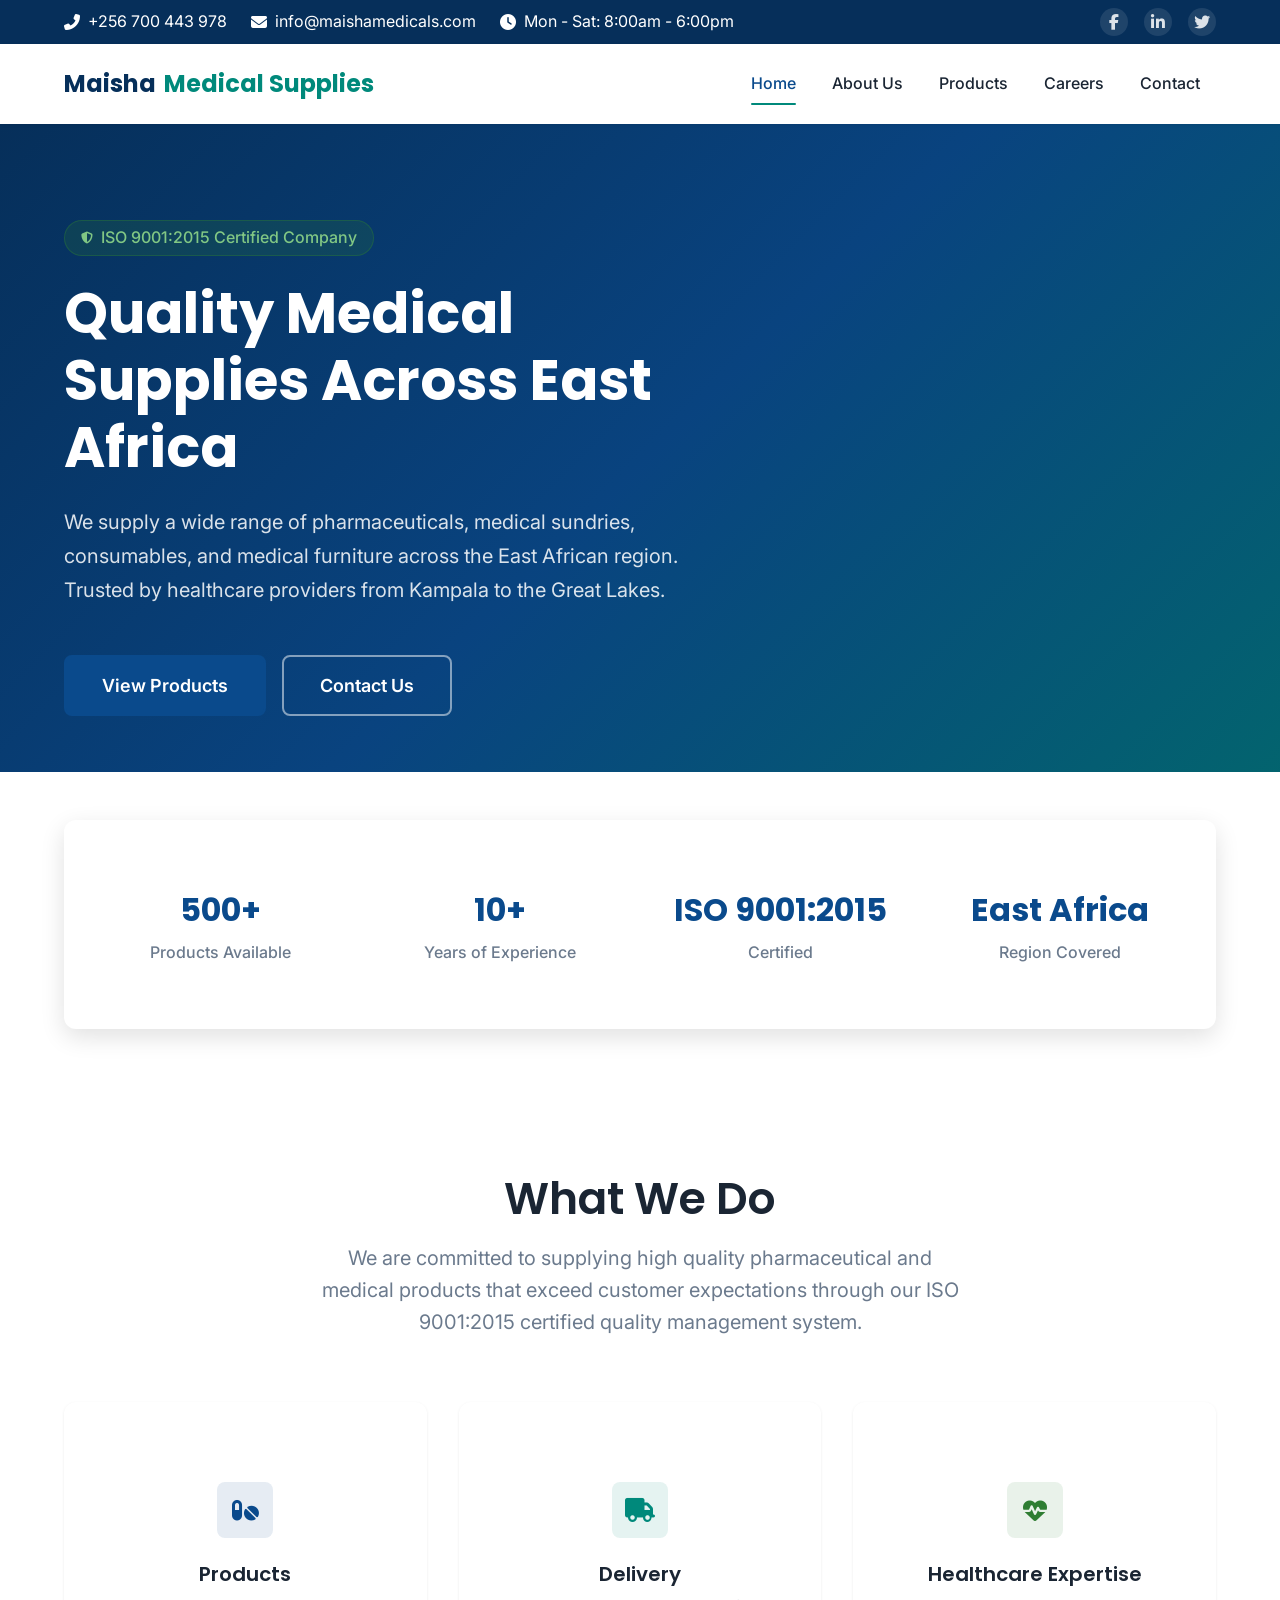
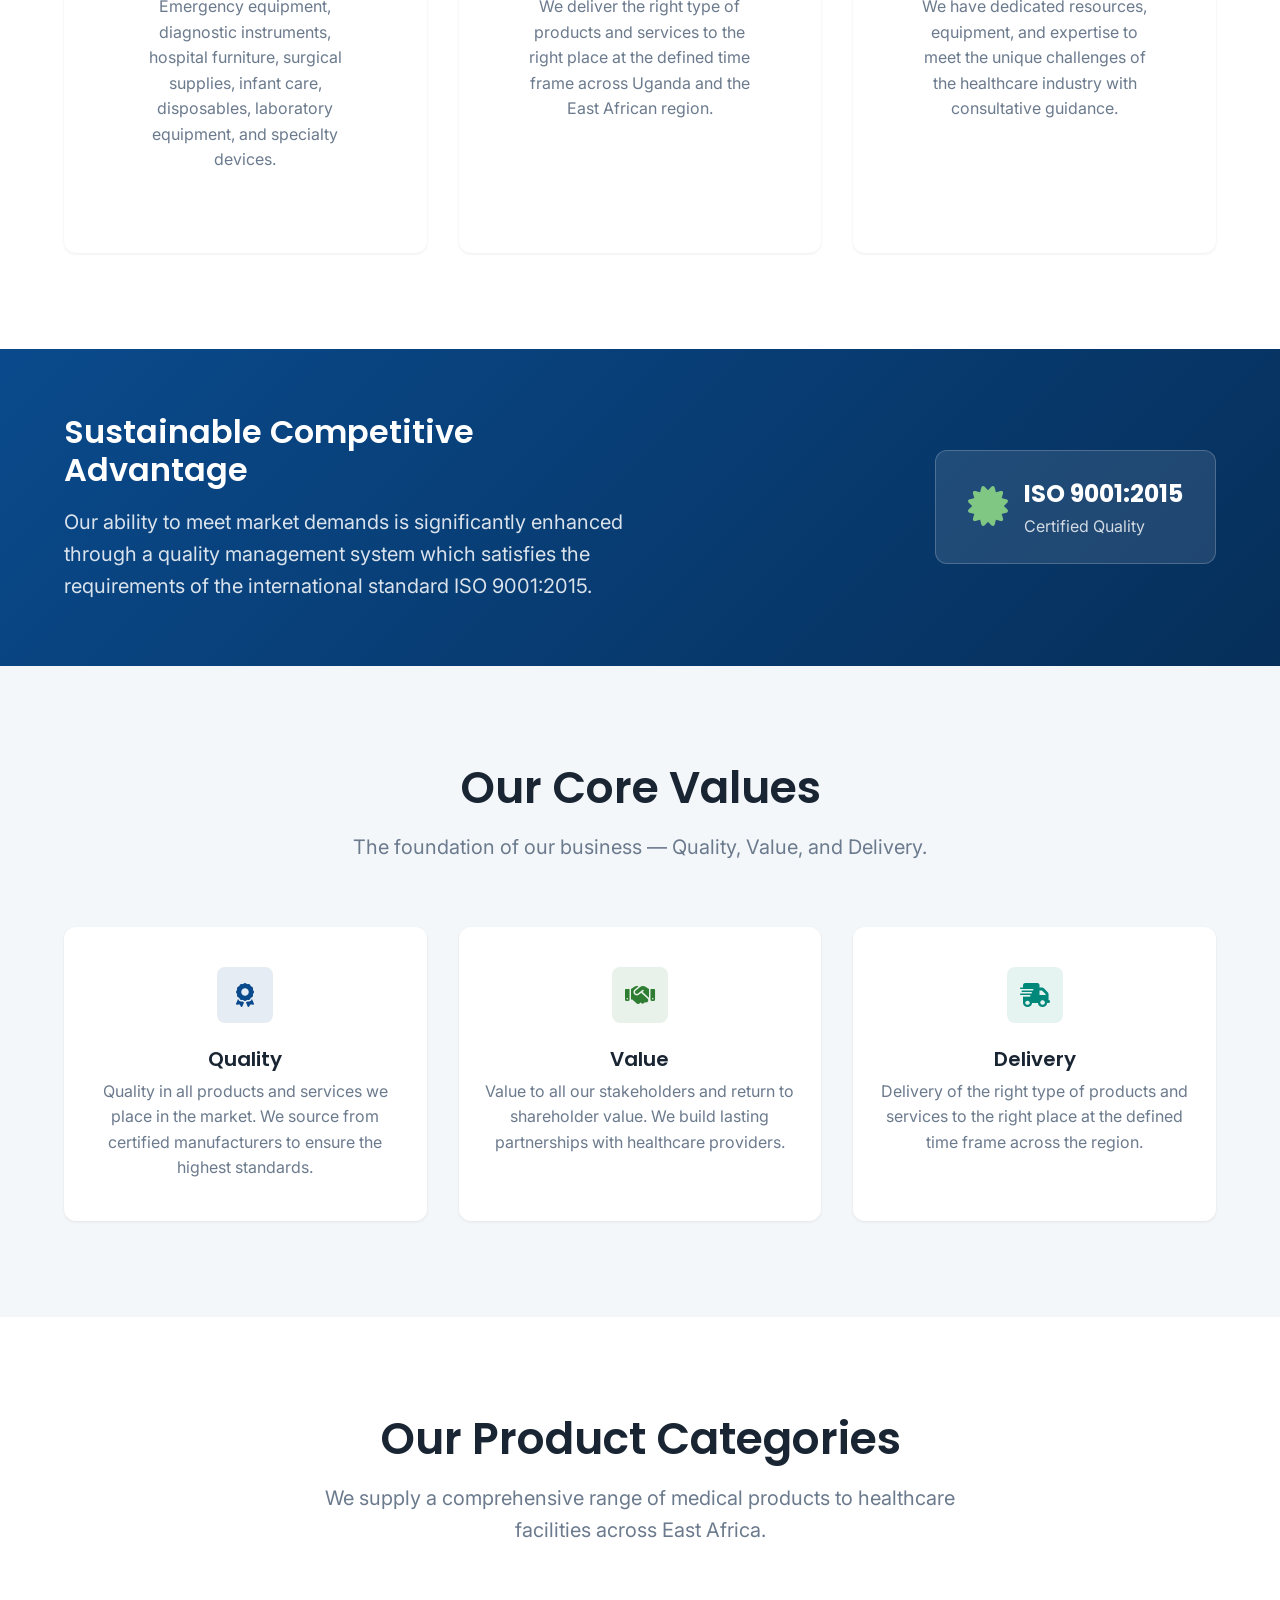
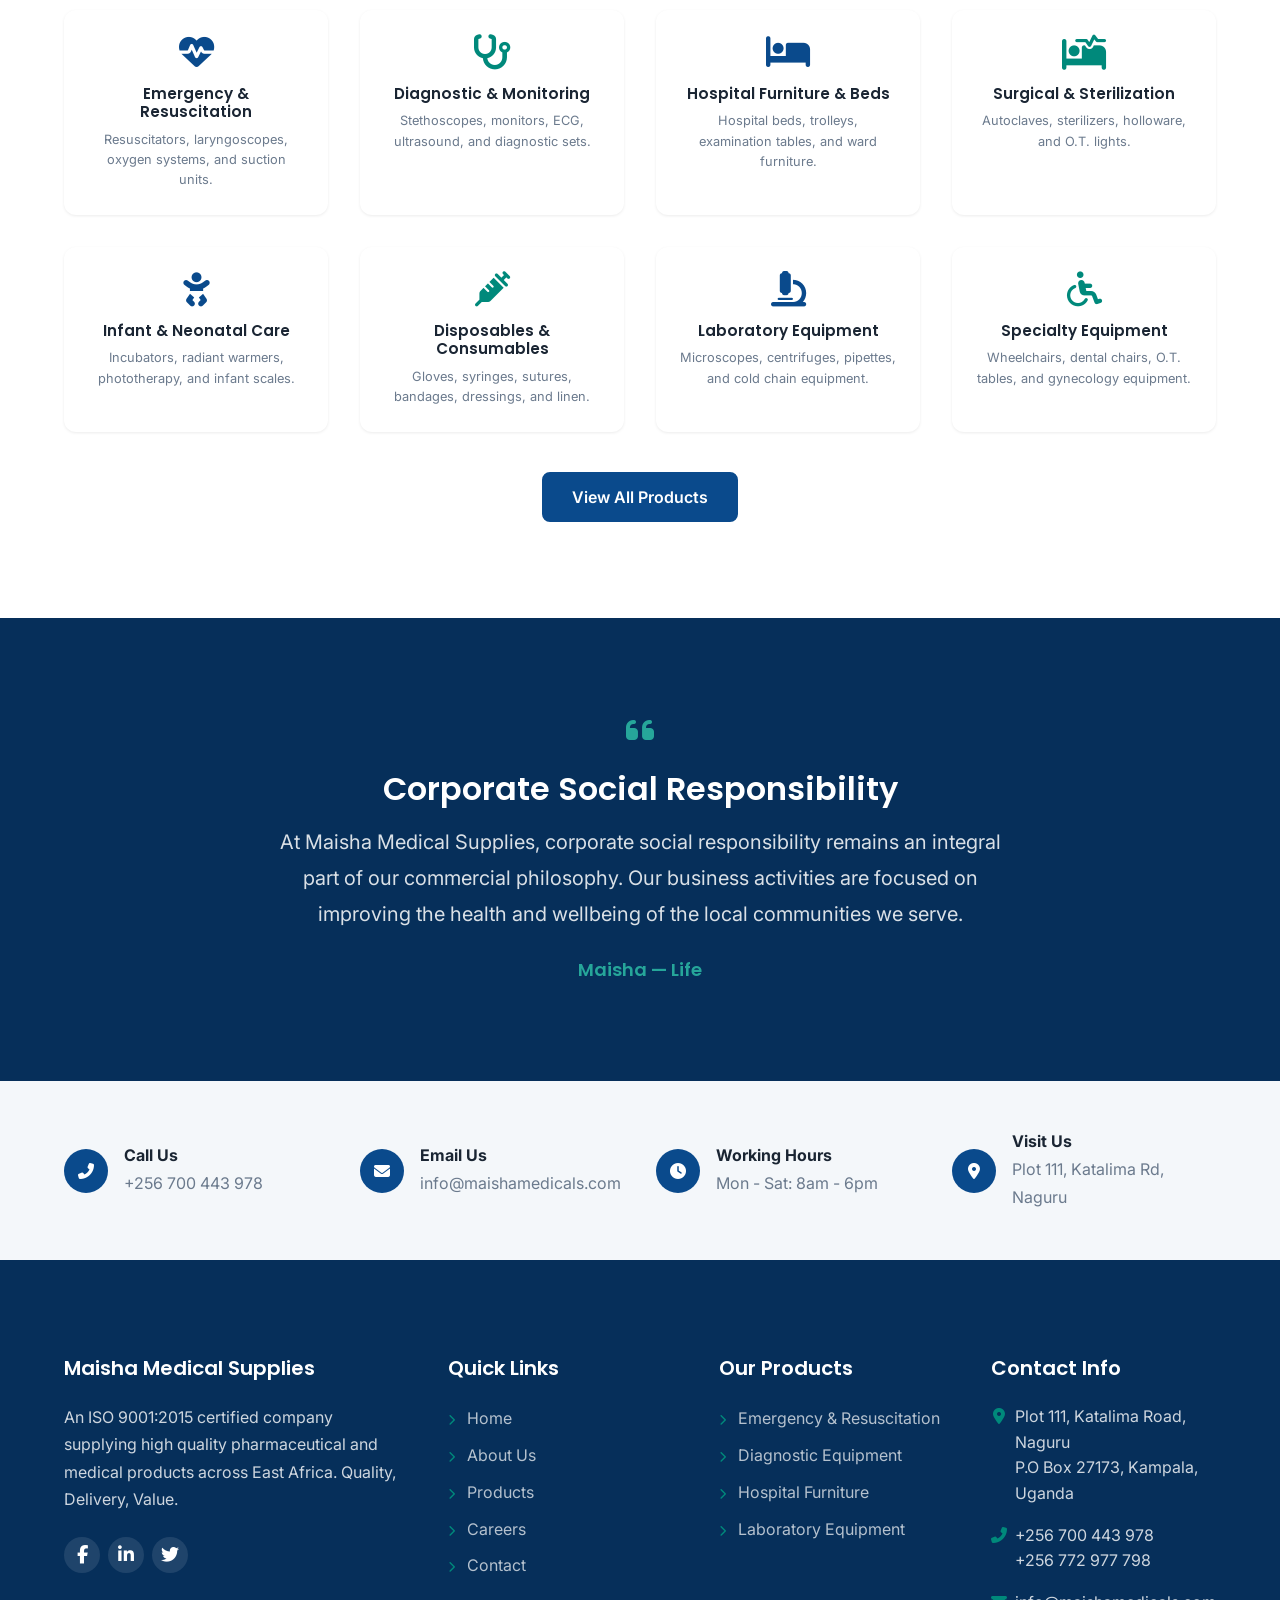
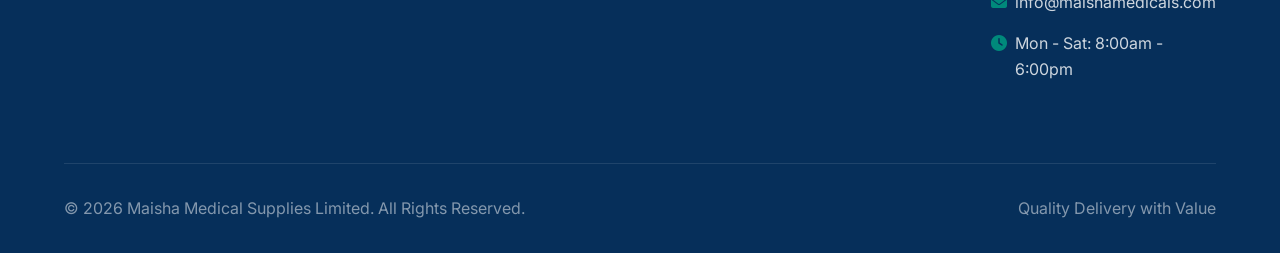
==== commit 768adc25: "Add comprehensive product catalog with 65+ products across 8 categories - Populated products.json fr" ====
--- a/index.html
+++ b/index.html
@@ -120,7 +120,7 @@
               <i class="fas fa-pills"></i>
             </div>
             <h4 class="card__title">Products</h4>
-            <p class="card__text">Pharmaceuticals, sundries, medical furniture, X-rays, catheters & tubes, disinfectants, laboratory equipment, consumables, and protective gear.</p>
+            <p class="card__text">Emergency equipment, diagnostic instruments, hospital furniture, surgical supplies, infant care, disposables, laboratory equipment, and specialty devices.</p>
           </div>
         </div>
         <div class="card feature-card fade-in">
@@ -208,48 +208,62 @@
         <h2>Our Product Categories</h2>
         <p>We supply a comprehensive range of medical products to healthcare facilities across East Africa.</p>
       </div>
-      <div class="grid grid--3" id="home-categories">
-        <!-- Loaded dynamically by home.js, fallback below -->
-        <div class="card fade-in">
-          <div class="card__body" style="text-align: center; padding: 2rem;">
-            <i class="fas fa-pills" style="font-size: 2.5rem; color: var(--color-primary); margin-bottom: 1rem;"></i>
-            <h4 class="card__title">Pharmaceuticals</h4>
-            <p class="card__text">High-quality pharmaceutical products for healthcare facilities.</p>
-          </div>
-        </div>
-        <div class="card fade-in">
-          <div class="card__body" style="text-align: center; padding: 2rem;">
-            <i class="fas fa-first-aid" style="font-size: 2.5rem; color: var(--color-secondary); margin-bottom: 1rem;"></i>
-            <h4 class="card__title">Medical Sundries</h4>
-            <p class="card__text">Essential medical sundries and disposable supplies for daily clinical use.</p>
-          </div>
-        </div>
-        <div class="card fade-in">
-          <div class="card__body" style="text-align: center; padding: 2rem;">
-            <i class="fas fa-syringe" style="font-size: 2.5rem; color: var(--color-primary); margin-bottom: 1rem;"></i>
-            <h4 class="card__title">Medical Consumables</h4>
-            <p class="card__text">Reliable consumables including catheters, tubes, and disinfectants.</p>
-          </div>
-        </div>
-        <div class="card fade-in">
-          <div class="card__body" style="text-align: center; padding: 2rem;">
-            <i class="fas fa-bed" style="font-size: 2.5rem; color: var(--color-secondary); margin-bottom: 1rem;"></i>
-            <h4 class="card__title">Medical Furniture</h4>
-            <p class="card__text">Durable medical furniture and equipment for hospitals and clinics.</p>
-          </div>
-        </div>
-        <div class="card fade-in">
-          <div class="card__body" style="text-align: center; padding: 2rem;">
-            <i class="fas fa-microscope" style="font-size: 2.5rem; color: var(--color-primary); margin-bottom: 1rem;"></i>
-            <h4 class="card__title">Laboratory Equipment</h4>
-            <p class="card__text">Lab equipment and consumables for diagnostic and research facilities.</p>
-          </div>
-        </div>
-        <div class="card fade-in">
-          <div class="card__body" style="text-align: center; padding: 2rem;">
-            <i class="fas fa-shield-alt" style="font-size: 2.5rem; color: var(--color-secondary); margin-bottom: 1rem;"></i>
-            <h4 class="card__title">Protective Equipment</h4>
-            <p class="card__text">PPE to keep healthcare workers safe and protected.</p>
+      <div class="grid grid--4" id="home-categories">
+        <!-- 8 product categories matching the full catalog -->
+        <div class="card fade-in">
+          <div class="card__body" style="text-align: center; padding: 1.5rem;">
+            <i class="fas fa-heartbeat" style="font-size: 2.2rem; color: var(--color-primary); margin-bottom: 1rem;"></i>
+            <h4 class="card__title" style="font-size: 0.95rem;">Emergency & Resuscitation</h4>
+            <p class="card__text" style="font-size: 0.8rem;">Resuscitators, laryngoscopes, oxygen systems, and suction units.</p>
+          </div>
+        </div>
+        <div class="card fade-in">
+          <div class="card__body" style="text-align: center; padding: 1.5rem;">
+            <i class="fas fa-stethoscope" style="font-size: 2.2rem; color: var(--color-secondary); margin-bottom: 1rem;"></i>
+            <h4 class="card__title" style="font-size: 0.95rem;">Diagnostic & Monitoring</h4>
+            <p class="card__text" style="font-size: 0.8rem;">Stethoscopes, monitors, ECG, ultrasound, and diagnostic sets.</p>
+          </div>
+        </div>
+        <div class="card fade-in">
+          <div class="card__body" style="text-align: center; padding: 1.5rem;">
+            <i class="fas fa-bed" style="font-size: 2.2rem; color: var(--color-primary); margin-bottom: 1rem;"></i>
+            <h4 class="card__title" style="font-size: 0.95rem;">Hospital Furniture & Beds</h4>
+            <p class="card__text" style="font-size: 0.8rem;">Hospital beds, trolleys, examination tables, and ward furniture.</p>
+          </div>
+        </div>
+        <div class="card fade-in">
+          <div class="card__body" style="text-align: center; padding: 1.5rem;">
+            <i class="fas fa-procedures" style="font-size: 2.2rem; color: var(--color-secondary); margin-bottom: 1rem;"></i>
+            <h4 class="card__title" style="font-size: 0.95rem;">Surgical & Sterilization</h4>
+            <p class="card__text" style="font-size: 0.8rem;">Autoclaves, sterilizers, holloware, and O.T. lights.</p>
+          </div>
+        </div>
+        <div class="card fade-in">
+          <div class="card__body" style="text-align: center; padding: 1.5rem;">
+            <i class="fas fa-baby" style="font-size: 2.2rem; color: var(--color-primary); margin-bottom: 1rem;"></i>
+            <h4 class="card__title" style="font-size: 0.95rem;">Infant & Neonatal Care</h4>
+            <p class="card__text" style="font-size: 0.8rem;">Incubators, radiant warmers, phototherapy, and infant scales.</p>
+          </div>
+        </div>
+        <div class="card fade-in">
+          <div class="card__body" style="text-align: center; padding: 1.5rem;">
+            <i class="fas fa-syringe" style="font-size: 2.2rem; color: var(--color-secondary); margin-bottom: 1rem;"></i>
+            <h4 class="card__title" style="font-size: 0.95rem;">Disposables & Consumables</h4>
+            <p class="card__text" style="font-size: 0.8rem;">Gloves, syringes, sutures, bandages, dressings, and linen.</p>
+          </div>
+        </div>
+        <div class="card fade-in">
+          <div class="card__body" style="text-align: center; padding: 1.5rem;">
+            <i class="fas fa-microscope" style="font-size: 2.2rem; color: var(--color-primary); margin-bottom: 1rem;"></i>
+            <h4 class="card__title" style="font-size: 0.95rem;">Laboratory Equipment</h4>
+            <p class="card__text" style="font-size: 0.8rem;">Microscopes, centrifuges, pipettes, and cold chain equipment.</p>
+          </div>
+        </div>
+        <div class="card fade-in">
+          <div class="card__body" style="text-align: center; padding: 1.5rem;">
+            <i class="fas fa-wheelchair" style="font-size: 2.2rem; color: var(--color-secondary); margin-bottom: 1rem;"></i>
+            <h4 class="card__title" style="font-size: 0.95rem;">Specialty Equipment</h4>
+            <p class="card__text" style="font-size: 0.8rem;">Wheelchairs, dental chairs, O.T. tables, and gynecology equipment.</p>
           </div>
         </div>
       </div>
@@ -332,14 +346,14 @@
           </ul>
         </div>
 
-        <!-- Services -->
+        <!-- Products -->
         <div>
-          <h4>Our Services</h4>
+          <h4>Our Products</h4>
           <ul class="footer__links">
-            <li><a href="products.html"><i class="fas fa-chevron-right"></i> Medical Supplies</a></li>
-            <li><a href="products.html"><i class="fas fa-chevron-right"></i> Pharmaceutical Distribution</a></li>
+            <li><a href="products.html"><i class="fas fa-chevron-right"></i> Emergency & Resuscitation</a></li>
+            <li><a href="products.html"><i class="fas fa-chevron-right"></i> Diagnostic Equipment</a></li>
+            <li><a href="products.html"><i class="fas fa-chevron-right"></i> Hospital Furniture</a></li>
             <li><a href="products.html"><i class="fas fa-chevron-right"></i> Laboratory Equipment</a></li>
-            <li><a href="products.html"><i class="fas fa-chevron-right"></i> Protective Equipment</a></li>
           </ul>
         </div>
 
--- a/assets/css/main.css
+++ b/assets/css/main.css
@@ -1130,6 +1130,8 @@
 /* ============================================================
    PRODUCTS PAGE
    ============================================================ */
+
+/* Category filter pills */
 .product-filters {
   display: flex;
   flex-wrap: wrap;
@@ -1139,8 +1141,8 @@
 }
 
 .filter-btn {
-  padding: 8px 20px;
-  border: 1px solid var(--color-light-gray);
+  padding: 10px 24px;
+  border: 2px solid var(--color-light-gray);
   border-radius: var(--radius-full);
   background: var(--color-white);
   color: var(--color-mid-gray);
@@ -1148,11 +1150,30 @@
   font-weight: 500;
   cursor: pointer;
   transition: all var(--transition-fast);
+  position: relative;
+}
+
+.filter-btn .filter-count {
+  display: inline-block;
+  background: var(--color-light-gray);
+  color: var(--color-mid-gray);
+  font-size: 0.7rem;
+  font-weight: 700;
+  padding: 1px 7px;
+  border-radius: var(--radius-full);
+  margin-left: 6px;
+  transition: all var(--transition-fast);
 }
 
 .filter-btn:hover {
   border-color: var(--color-primary);
   color: var(--color-primary);
+  background: rgba(10, 74, 140, 0.03);
+}
+
+.filter-btn:hover .filter-count {
+  background: rgba(10, 74, 140, 0.1);
+  color: var(--color-primary);
 }
 
 .filter-btn.active {
@@ -1161,12 +1182,200 @@
   color: var(--color-white);
 }
 
+.filter-btn.active .filter-count {
+  background: rgba(255, 255, 255, 0.25);
+  color: var(--color-white);
+}
+
+/* Category header banner */
+.category-banner {
+  display: grid;
+  grid-template-columns: 1fr 1fr;
+  gap: var(--space-2xl);
+  align-items: center;
+  background: linear-gradient(135deg, var(--color-primary) 0%, var(--color-primary-dark) 100%);
+  border-radius: var(--radius-lg);
+  padding: var(--space-2xl) var(--space-3xl);
+  margin-bottom: var(--space-2xl);
+  color: var(--color-white);
+  overflow: hidden;
+  position: relative;
+}
+
+.category-banner::before {
+  content: '';
+  position: absolute;
+  top: -50%;
+  right: -10%;
+  width: 300px;
+  height: 300px;
+  background: rgba(255, 255, 255, 0.04);
+  border-radius: 50%;
+}
+
+.category-banner__info h3 {
+  font-size: var(--text-2xl);
+  font-weight: 700;
+  margin-bottom: var(--space-md);
+}
+
+.category-banner__info p {
+  opacity: 0.9;
+  line-height: 1.7;
+  font-size: var(--text-base);
+}
+
+.category-banner__stats {
+  display: flex;
+  gap: var(--space-xl);
+  margin-top: var(--space-lg);
+}
+
+.category-banner__stat {
+  text-align: center;
+}
+
+.category-banner__stat-value {
+  display: block;
+  font-size: var(--text-2xl);
+  font-weight: 700;
+}
+
+.category-banner__stat-label {
+  font-size: var(--text-xs);
+  opacity: 0.8;
+  text-transform: uppercase;
+  letter-spacing: 0.5px;
+}
+
+.category-banner__image {
+  border-radius: var(--radius-md);
+  overflow: hidden;
+  height: 200px;
+}
+
+.category-banner__image img {
+  width: 100%;
+  height: 100%;
+  object-fit: cover;
+  border-radius: var(--radius-md);
+}
+
+@media (max-width: 768px) {
+  .category-banner {
+    grid-template-columns: 1fr;
+    padding: var(--space-xl);
+  }
+  .category-banner__image {
+    height: 160px;
+  }
+}
+
+/* Products grid */
 #products-grid {
   min-height: 200px;
 }
 
+/* Product card — premium style */
+.product-card {
+  position: relative;
+}
+
+.product-card .card__image {
+  height: 220px;
+  background-color: var(--color-off-white);
+  position: relative;
+}
+
+/* Gradient icon placeholder for products without images */
+.product-card .card__image-placeholder {
+  width: 100%;
+  height: 220px;
+  display: flex;
+  align-items: center;
+  justify-content: center;
+  background: linear-gradient(145deg, var(--color-off-white) 0%, var(--color-light-gray) 100%);
+  position: relative;
+  overflow: hidden;
+}
+
+.product-card .card__image-placeholder::before {
+  content: '';
+  position: absolute;
+  top: -20%;
+  right: -20%;
+  width: 160px;
+  height: 160px;
+  background: rgba(10, 74, 140, 0.04);
+  border-radius: 50%;
+}
+
+.product-card .card__image-placeholder i {
+  font-size: 3.5rem;
+  color: var(--color-primary);
+  opacity: 0.2;
+  transition: all var(--transition-base);
+}
+
+.product-card:hover .card__image-placeholder i {
+  opacity: 0.35;
+  transform: scale(1.1);
+}
+
 .product-card .card__body {
   padding: var(--space-lg);
+}
+
+.product-card .card__badge {
+  display: inline-block;
+  background: rgba(0, 137, 123, 0.1);
+  color: var(--color-secondary);
+  padding: var(--space-xs) var(--space-sm);
+  border-radius: var(--radius-sm);
+  font-size: var(--text-xs);
+  font-weight: 600;
+  margin-bottom: var(--space-sm);
+}
+
+.product-card .card__title {
+  font-size: var(--text-base);
+  font-weight: 600;
+  margin-bottom: var(--space-xs);
+  line-height: 1.4;
+}
+
+.product-card .card__text {
+  font-size: var(--text-xs);
+  color: var(--color-mid-gray);
+  line-height: 1.6;
+}
+
+/* Featured badge */
+.product-card .featured-badge {
+  position: absolute;
+  top: var(--space-sm);
+  right: var(--space-sm);
+  background: var(--color-secondary);
+  color: var(--color-white);
+  font-size: 0.65rem;
+  font-weight: 700;
+  text-transform: uppercase;
+  letter-spacing: 0.5px;
+  padding: 3px 10px;
+  border-radius: var(--radius-full);
+  z-index: 1;
+}
+
+/* Product count display */
+.products-count {
+  text-align: center;
+  color: var(--color-mid-gray);
+  font-size: var(--text-sm);
+  margin-bottom: var(--space-lg);
+}
+
+.products-count strong {
+  color: var(--color-primary);
 }
 
 /* ============================================================
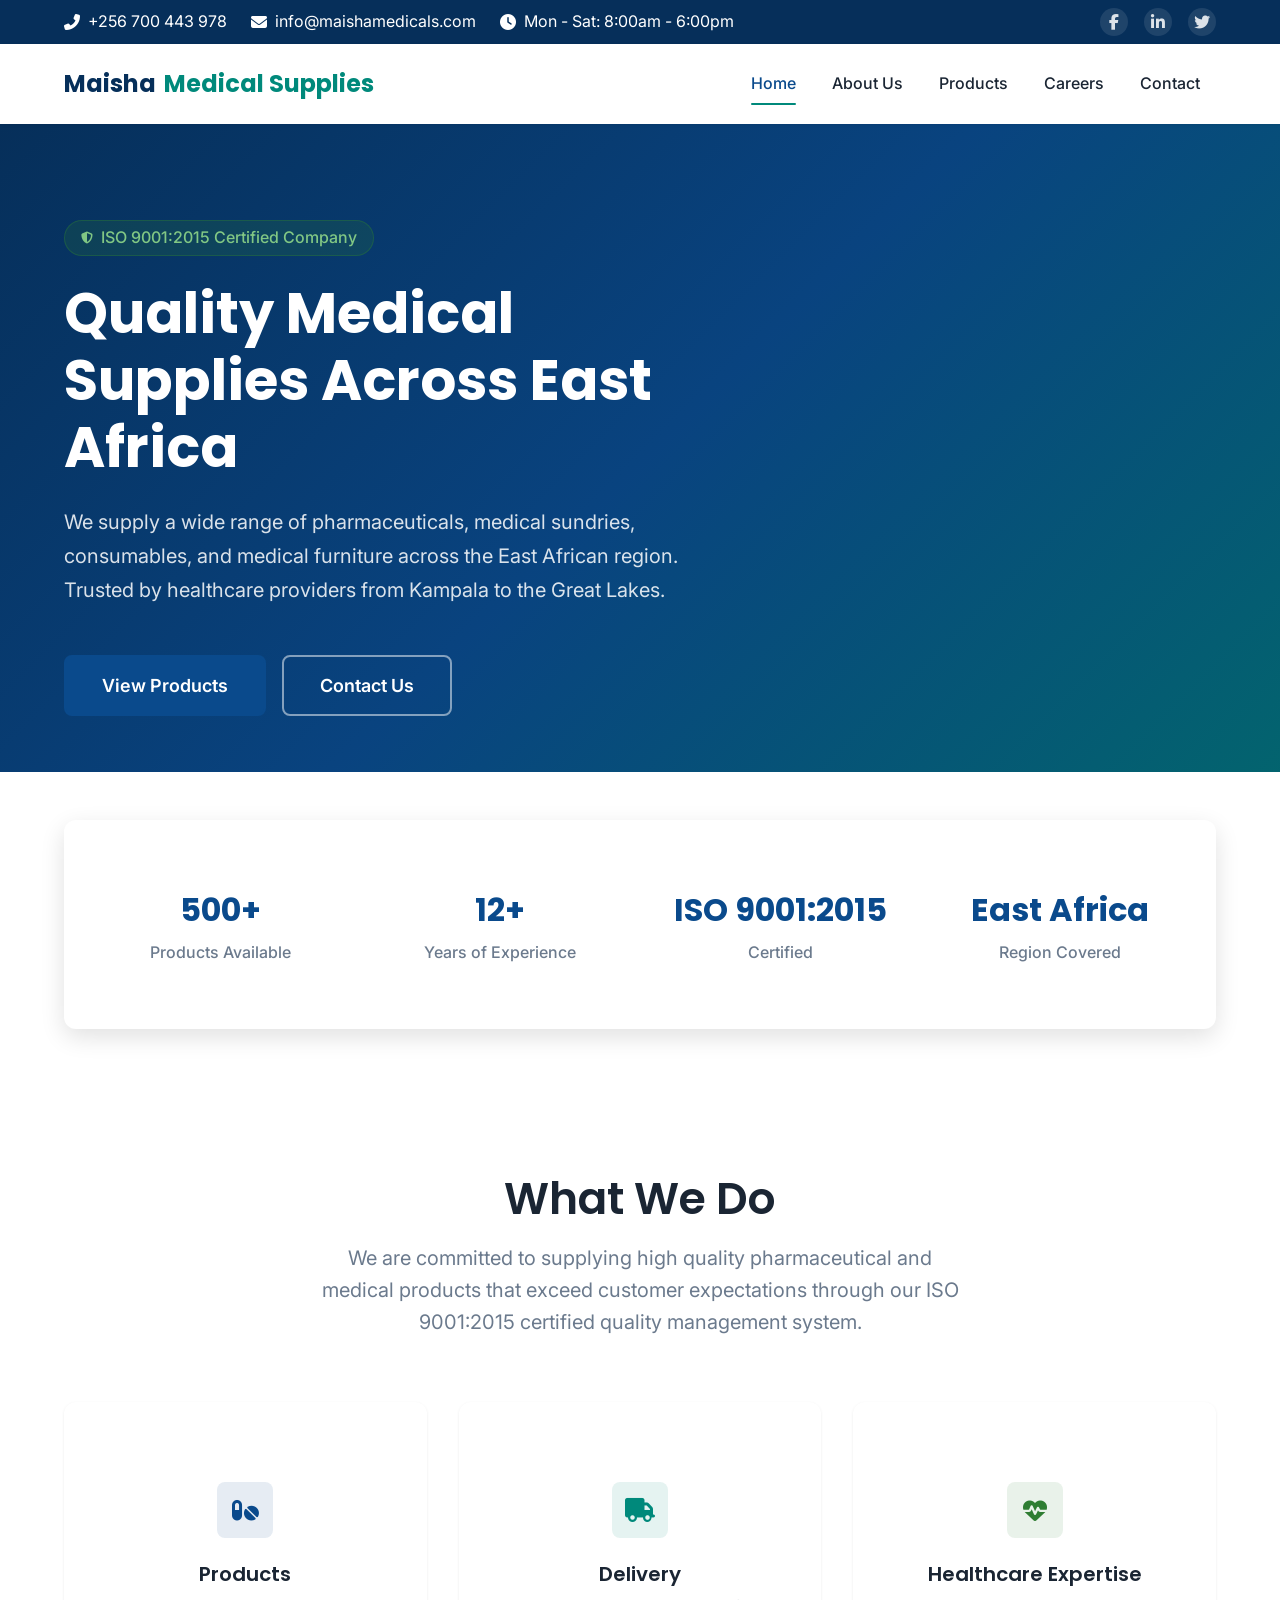
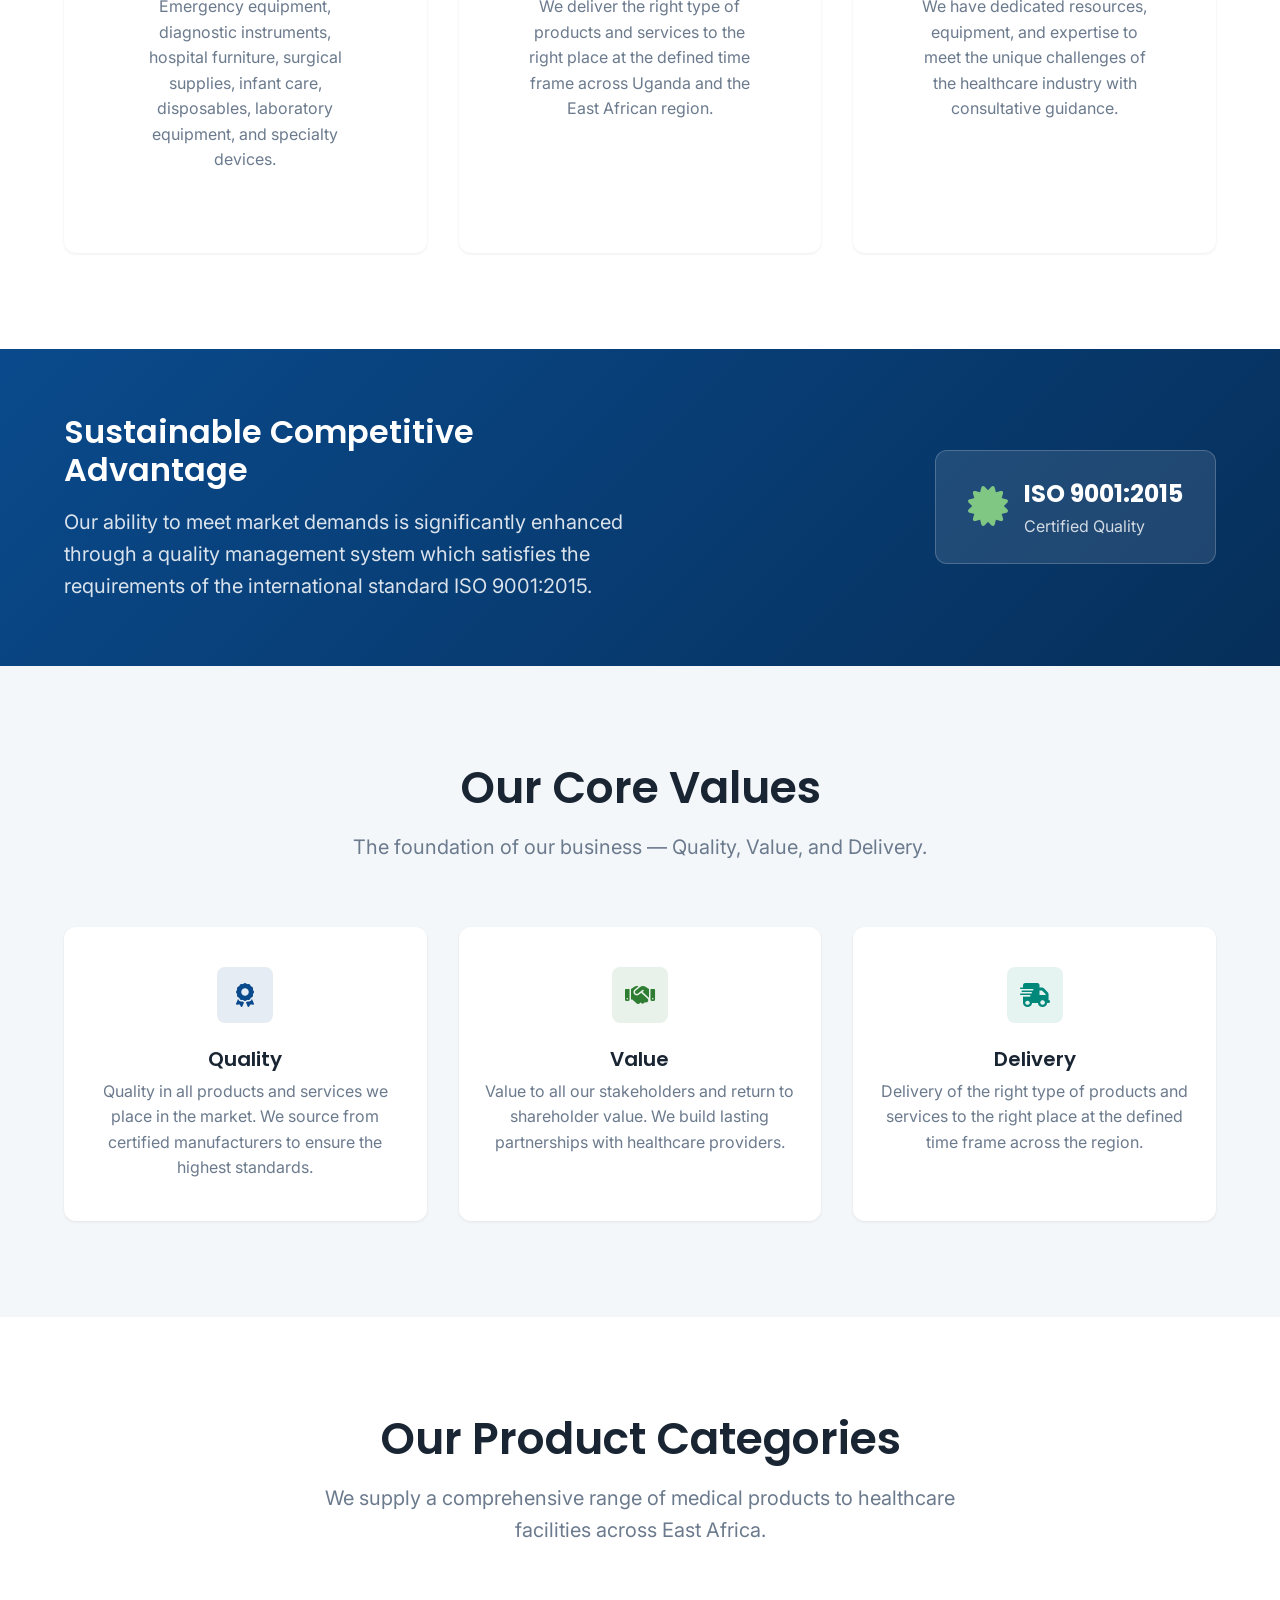
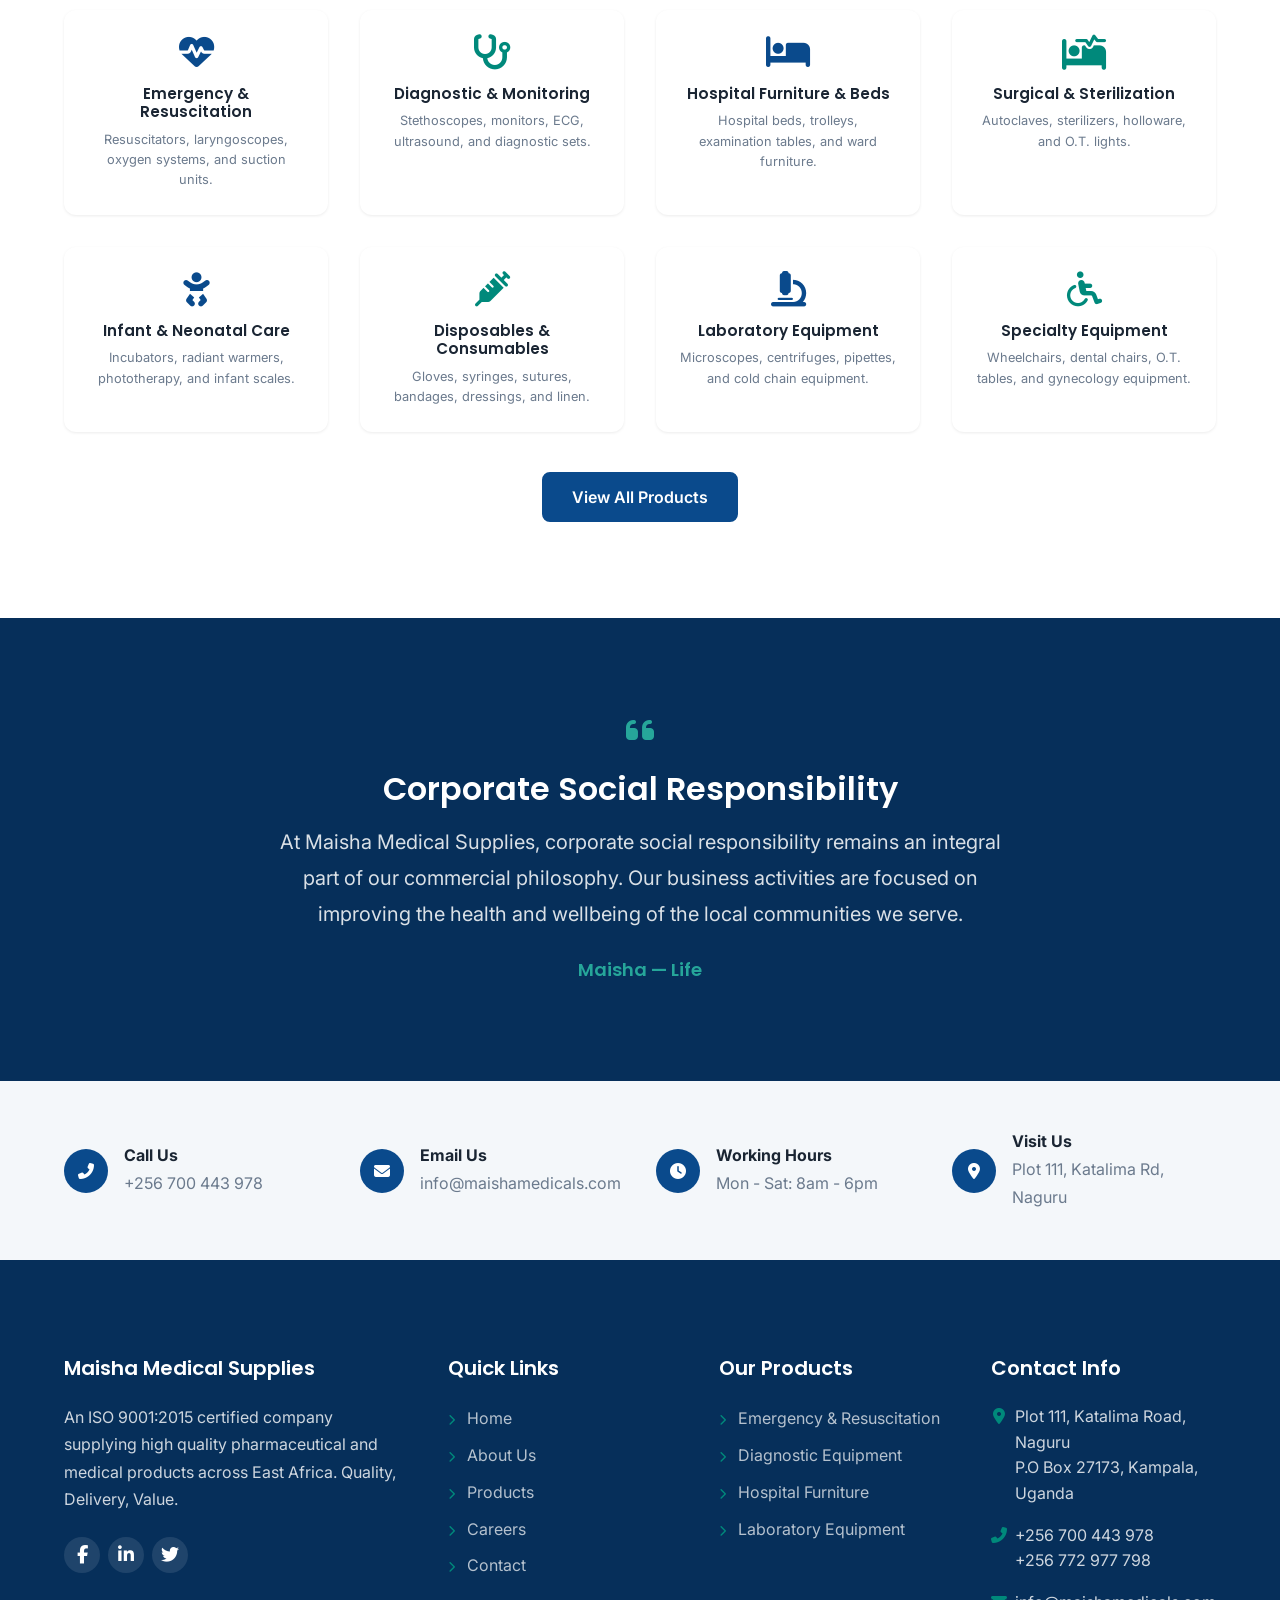
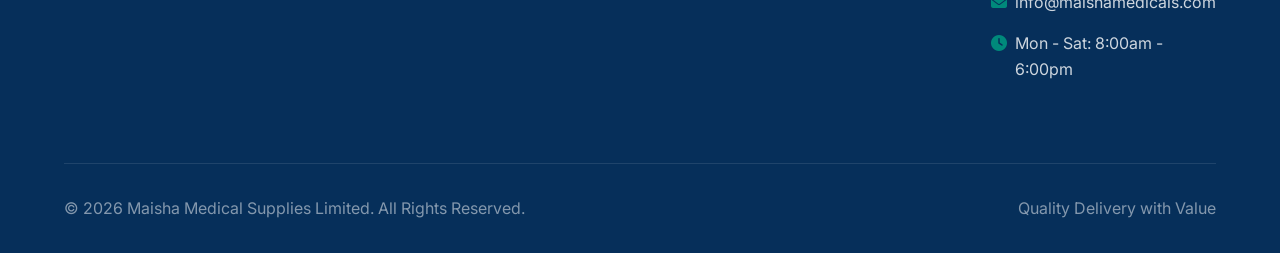
==== commit c93aaeee: "Add Homepage editor to admin panel with image and label management - New Homepage tab in admin with " ====
--- a/index.html
+++ b/index.html
@@ -6,6 +6,13 @@
   <title>Maisha Medical Supplies Limited | Quality Medical Supplies Across East Africa</title>
   <meta name="description" content="Maisha Medical Supplies Limited — ISO 9001:2015 certified supplier of pharmaceuticals, medical sundries, consumables, and medical furniture across East Africa.">
   <meta name="keywords" content="medical supplies, pharmaceuticals, Uganda, East Africa, Kampala, ISO certified, medical equipment">
+
+  <!-- Favicons -->
+  <link rel="apple-touch-icon" sizes="180x180" href="assets/images/logo/apple-touch-icon.png">
+  <link rel="icon" type="image/png" sizes="32x32" href="assets/images/logo/favicon-32x32.png">
+  <link rel="icon" type="image/png" sizes="16x16" href="assets/images/logo/favicon-16x16.png">
+  <link rel="manifest" href="assets/images/logo/site.webmanifest">
+  <link rel="shortcut icon" href="assets/images/logo/favicon.ico">
 
   <!-- Open Graph -->
   <meta property="og:title" content="Maisha Medical Supplies Limited">
@@ -107,7 +114,7 @@
   </div>
 
   <!-- ===== WHAT WE DO ===== -->
-  <section class="section">
+  <section class="section" id="section-whatwedo">
     <div class="container">
       <div class="section-header fade-in">
         <h2>What We Do</h2>
@@ -163,7 +170,7 @@
   </section>
 
   <!-- ===== OUR VALUES ===== -->
-  <section class="section section--alt">
+  <section class="section section--alt" id="section-values">
     <div class="container">
       <div class="section-header fade-in">
         <h2>Our Core Values</h2>
@@ -202,7 +209,7 @@
   </section>
 
   <!-- ===== PRODUCT CATEGORIES PREVIEW ===== -->
-  <section class="section">
+  <section class="section" id="section-categories">
     <div class="container">
       <div class="section-header fade-in">
         <h2>Our Product Categories</h2>
@@ -274,7 +281,7 @@
   </section>
 
   <!-- ===== CSR / MISSION ===== -->
-  <section class="section section--dark">
+  <section class="section section--dark" id="section-csr">
     <div class="container" style="text-align: center; max-width: 800px;">
       <div class="fade-in">
         <i class="fas fa-quote-left" style="font-size: 2rem; color: var(--color-secondary-light); margin-bottom: 1.5rem;"></i>
--- a/assets/css/main.css
+++ b/assets/css/main.css
@@ -1652,3 +1652,723 @@
   transform: translateY(-3px);
   box-shadow: var(--shadow-lg);
 }
+
+/* ============================================================
+   APPLICATION FORM (Careers)
+   ============================================================ */
+.application-form-wrap {
+  max-width: 720px;
+  margin: 0 auto;
+  background: var(--color-white);
+  border-radius: var(--radius-lg);
+  padding: var(--space-2xl);
+  box-shadow: var(--shadow-md);
+}
+
+.apply-form-row {
+  display: grid;
+  grid-template-columns: 1fr 1fr;
+  gap: var(--space-md);
+}
+
+@media (max-width: 640px) {
+  .apply-form-row {
+    grid-template-columns: 1fr;
+  }
+}
+
+.form-section-title {
+  font-family: var(--font-heading);
+  font-size: 1.05rem;
+  color: var(--color-primary);
+  margin: var(--space-xl) 0 var(--space-md);
+  padding-bottom: var(--space-sm);
+  border-bottom: 2px solid var(--color-light-gray);
+  display: flex;
+  align-items: center;
+  gap: 8px;
+}
+
+.form-section-title i {
+  font-size: 0.95rem;
+  color: var(--color-secondary);
+}
+
+/* ============================================================
+   QUOTE REQUEST MODAL (Products)
+   ============================================================ */
+.quote-modal {
+  position: fixed;
+  inset: 0;
+  z-index: 2000;
+  display: flex;
+  align-items: center;
+  justify-content: center;
+  padding: var(--space-xl);
+}
+
+.quote-modal__overlay {
+  position: absolute;
+  inset: 0;
+  background: rgba(0, 0, 0, 0.5);
+}
+
+.quote-modal__content {
+  position: relative;
+  background: var(--color-white);
+  border-radius: var(--radius-lg);
+  width: 100%;
+  max-width: 520px;
+  max-height: 90vh;
+  overflow-y: auto;
+  box-shadow: var(--shadow-xl);
+}
+
+.quote-modal__header {
+  display: flex;
+  align-items: center;
+  justify-content: space-between;
+  padding: var(--space-xl);
+  border-bottom: 1px solid var(--color-light-gray);
+}
+
+.quote-modal__header h3 {
+  font-size: var(--text-lg);
+}
+
+.quote-modal__body {
+  padding: var(--space-xl);
+}
+
+.quote-modal__footer {
+  display: flex;
+  justify-content: flex-end;
+  gap: var(--space-sm);
+  padding-top: var(--space-lg);
+}
+
+.quote-product-info {
+  display: flex;
+  align-items: center;
+  gap: var(--space-md);
+  padding: var(--space-md) var(--space-lg);
+  background: var(--color-off-white);
+  border-radius: var(--radius-md);
+  margin-bottom: var(--space-xl);
+}
+
+.quote-product-info__icon {
+  width: 44px;
+  height: 44px;
+  border-radius: var(--radius-md);
+  display: flex;
+  align-items: center;
+  justify-content: center;
+  background: rgba(10, 74, 140, 0.1);
+  color: var(--color-primary);
+  font-size: 1.2rem;
+  flex-shrink: 0;
+}
+
+/* Quote button on product cards */
+.quote-btn {
+  font-size: var(--text-xs) !important;
+}
+
+/* ============================================================
+   ADMIN PANEL
+   ============================================================ */
+
+/* Login gate */
+.admin-login {
+  min-height: 100vh;
+  display: flex;
+  align-items: center;
+  justify-content: center;
+  background: linear-gradient(135deg, var(--color-primary-dark) 0%, var(--color-primary) 100%);
+  padding: var(--space-xl);
+}
+
+.admin-login__card {
+  background: var(--color-white);
+  border-radius: var(--radius-lg);
+  padding: var(--space-3xl);
+  width: 100%;
+  max-width: 400px;
+  box-shadow: var(--shadow-xl);
+}
+
+.admin-login__header {
+  text-align: center;
+  margin-bottom: var(--space-2xl);
+}
+
+.admin-login__header i {
+  font-size: 2.5rem;
+  color: var(--color-primary);
+  margin-bottom: var(--space-md);
+}
+
+.admin-login__header h2 {
+  margin-bottom: var(--space-xs);
+}
+
+.admin-login__header p {
+  color: var(--color-mid-gray);
+  font-size: var(--text-sm);
+}
+
+.admin-login__error {
+  color: var(--color-warning);
+  font-size: var(--text-sm);
+  text-align: center;
+  margin-top: var(--space-md);
+}
+
+/* Admin header */
+.admin-header {
+  background: var(--color-white);
+  border-bottom: 1px solid var(--color-light-gray);
+  padding: var(--space-md) 0;
+  position: sticky;
+  top: 0;
+  z-index: 100;
+}
+
+.admin-header .container {
+  display: flex;
+  align-items: center;
+  justify-content: space-between;
+  flex-wrap: wrap;
+  gap: var(--space-md);
+}
+
+.admin-header__left {
+  display: flex;
+  align-items: center;
+  gap: var(--space-md);
+}
+
+.admin-header__badge {
+  background: var(--color-primary);
+  color: var(--color-white);
+  font-size: 0.7rem;
+  font-weight: 700;
+  text-transform: uppercase;
+  letter-spacing: 1px;
+  padding: 3px 10px;
+  border-radius: var(--radius-full);
+}
+
+.admin-header__actions {
+  display: flex;
+  align-items: center;
+  gap: var(--space-sm);
+  flex-wrap: wrap;
+}
+
+/* Admin tabs */
+.admin-tabs {
+  background: var(--color-off-white);
+  border-bottom: 1px solid var(--color-light-gray);
+}
+
+.admin-tabs .container {
+  display: flex;
+  gap: 0;
+}
+
+.admin-tab {
+  padding: var(--space-md) var(--space-xl);
+  border: none;
+  background: none;
+  font-size: var(--text-sm);
+  font-weight: 500;
+  color: var(--color-mid-gray);
+  cursor: pointer;
+  border-bottom: 2px solid transparent;
+  transition: all var(--transition-fast);
+  display: flex;
+  align-items: center;
+  gap: var(--space-sm);
+}
+
+.admin-tab:hover {
+  color: var(--color-primary);
+}
+
+.admin-tab.active {
+  color: var(--color-primary);
+  border-bottom-color: var(--color-primary);
+  background: var(--color-white);
+}
+
+/* Admin content */
+.admin-content {
+  padding: var(--space-2xl) 0;
+}
+
+/* Admin toolbar */
+.admin-toolbar {
+  display: flex;
+  align-items: center;
+  justify-content: space-between;
+  flex-wrap: wrap;
+  gap: var(--space-md);
+  margin-bottom: var(--space-xl);
+}
+
+.admin-toolbar__left {
+  display: flex;
+  align-items: center;
+  gap: var(--space-md);
+}
+
+.admin-toolbar__right {
+  display: flex;
+  align-items: center;
+  gap: var(--space-sm);
+}
+
+.admin-count {
+  background: var(--color-off-white);
+  color: var(--color-mid-gray);
+  font-size: var(--text-xs);
+  font-weight: 600;
+  padding: 4px 12px;
+  border-radius: var(--radius-full);
+}
+
+/* Admin table */
+.admin-table-wrap {
+  overflow-x: auto;
+  border: 1px solid var(--color-light-gray);
+  border-radius: var(--radius-lg);
+}
+
+.admin-table {
+  width: 100%;
+  border-collapse: collapse;
+  font-size: var(--text-sm);
+}
+
+.admin-table thead {
+  background: var(--color-off-white);
+}
+
+.admin-table th {
+  padding: 12px 16px;
+  text-align: left;
+  font-weight: 600;
+  font-size: var(--text-xs);
+  text-transform: uppercase;
+  letter-spacing: 0.5px;
+  color: var(--color-mid-gray);
+  border-bottom: 1px solid var(--color-light-gray);
+}
+
+.admin-table td {
+  padding: 12px 16px;
+  border-bottom: 1px solid var(--color-light-gray);
+  vertical-align: middle;
+}
+
+.admin-table tr:last-child td {
+  border-bottom: none;
+}
+
+.admin-table tr:hover {
+  background: rgba(10, 74, 140, 0.02);
+}
+
+/* Thumbnails */
+.admin-thumb {
+  width: 40px;
+  height: 40px;
+  border-radius: var(--radius-sm);
+  object-fit: cover;
+}
+
+.admin-thumb--placeholder {
+  display: flex;
+  align-items: center;
+  justify-content: center;
+  background: var(--color-off-white);
+  color: var(--color-mid-gray);
+  font-size: 0.9rem;
+}
+
+/* Category badge in table */
+.admin-cat-badge {
+  display: inline-flex;
+  align-items: center;
+  gap: 4px;
+  background: rgba(0, 137, 123, 0.1);
+  color: var(--color-secondary);
+  padding: 3px 10px;
+  border-radius: var(--radius-full);
+  font-size: var(--text-xs);
+  font-weight: 600;
+}
+
+/* Action buttons */
+.admin-actions {
+  display: flex;
+  gap: var(--space-xs);
+}
+
+.admin-btn-edit,
+.admin-btn-delete {
+  width: 32px;
+  height: 32px;
+  border: 1px solid var(--color-light-gray);
+  border-radius: var(--radius-sm);
+  background: var(--color-white);
+  cursor: pointer;
+  display: flex;
+  align-items: center;
+  justify-content: center;
+  font-size: 0.75rem;
+  transition: all var(--transition-fast);
+}
+
+.admin-btn-edit {
+  color: var(--color-primary);
+}
+
+.admin-btn-edit:hover {
+  background: var(--color-primary);
+  color: var(--color-white);
+  border-color: var(--color-primary);
+}
+
+.admin-btn-delete {
+  color: var(--color-warning);
+}
+
+.admin-btn-delete:hover {
+  background: var(--color-warning);
+  color: var(--color-white);
+  border-color: var(--color-warning);
+}
+
+/* Modal */
+.admin-modal {
+  position: fixed;
+  inset: 0;
+  z-index: 2000;
+  display: flex;
+  align-items: center;
+  justify-content: center;
+  padding: var(--space-xl);
+}
+
+.admin-modal__overlay {
+  position: absolute;
+  inset: 0;
+  background: rgba(0, 0, 0, 0.5);
+}
+
+.admin-modal__content {
+  position: relative;
+  background: var(--color-white);
+  border-radius: var(--radius-lg);
+  width: 100%;
+  max-width: 560px;
+  max-height: 90vh;
+  overflow-y: auto;
+  box-shadow: var(--shadow-xl);
+}
+
+.admin-modal__header {
+  display: flex;
+  align-items: center;
+  justify-content: space-between;
+  padding: var(--space-xl);
+  border-bottom: 1px solid var(--color-light-gray);
+}
+
+.admin-modal__header h3 {
+  font-size: var(--text-lg);
+}
+
+.admin-modal__close {
+  background: none;
+  border: none;
+  cursor: pointer;
+  color: var(--color-mid-gray);
+  font-size: 1.1rem;
+  padding: var(--space-xs);
+  transition: color var(--transition-fast);
+}
+
+.admin-modal__close:hover {
+  color: var(--color-dark);
+}
+
+.admin-modal__body {
+  padding: var(--space-xl);
+}
+
+.admin-modal__footer {
+  display: flex;
+  justify-content: flex-end;
+  gap: var(--space-sm);
+  padding-top: var(--space-xl);
+  border-top: 1px solid var(--color-light-gray);
+  margin-top: var(--space-lg);
+}
+
+/* Form row (side by side) */
+.admin-form-row {
+  display: flex;
+  gap: var(--space-md);
+}
+
+/* Image preview */
+.admin-image-preview {
+  margin-top: var(--space-sm);
+  border-radius: var(--radius-md);
+  overflow: hidden;
+  max-height: 150px;
+  border: 1px solid var(--color-light-gray);
+}
+
+.admin-image-preview img {
+  width: 100%;
+  height: 150px;
+  object-fit: cover;
+}
+
+/* Icon preview */
+.admin-icon-preview {
+  font-size: 2rem;
+  color: var(--color-primary);
+}
+
+/* Checkbox */
+.admin-checkbox {
+  display: flex;
+  align-items: center;
+  gap: var(--space-sm);
+  cursor: pointer;
+  font-size: var(--text-sm);
+}
+
+.admin-checkbox input[type="checkbox"] {
+  width: 18px;
+  height: 18px;
+  accent-color: var(--color-primary);
+}
+
+/* Categories list */
+.admin-categories {
+  display: flex;
+  flex-direction: column;
+  gap: var(--space-md);
+}
+
+.admin-category-card {
+  display: flex;
+  align-items: center;
+  gap: var(--space-lg);
+  padding: var(--space-xl);
+  background: var(--color-white);
+  border: 1px solid var(--color-light-gray);
+  border-radius: var(--radius-lg);
+  transition: box-shadow var(--transition-fast);
+}
+
+.admin-category-card:hover {
+  box-shadow: var(--shadow-sm);
+}
+
+.admin-category-card__icon {
+  flex-shrink: 0;
+  width: 56px;
+  height: 56px;
+  border-radius: var(--radius-md);
+  display: flex;
+  align-items: center;
+  justify-content: center;
+  background: rgba(10, 74, 140, 0.1);
+  color: var(--color-primary);
+  font-size: 1.5rem;
+}
+
+.admin-category-card__info {
+  flex: 1;
+}
+
+.admin-category-card__info h4 {
+  font-size: var(--text-base);
+  margin-bottom: var(--space-xs);
+}
+
+.admin-category-card__info p {
+  color: var(--color-mid-gray);
+  font-size: var(--text-sm);
+  line-height: 1.5;
+}
+
+/* Admin responsive */
+@media (max-width: 768px) {
+  .admin-header__actions {
+    width: 100%;
+    justify-content: flex-end;
+  }
+
+  .admin-toolbar {
+    flex-direction: column;
+    align-items: flex-start;
+  }
+
+  .admin-toolbar__right {
+    width: 100%;
+  }
+
+  .admin-toolbar__right select {
+    flex: 1;
+  }
+
+  .admin-form-row {
+    flex-direction: column;
+  }
+
+  .admin-modal__content {
+    max-height: 95vh;
+  }
+}
+
+/* ============================================================
+   ADMIN — Homepage Editor
+   ============================================================ */
+
+.admin-card {
+  background: var(--color-white);
+  border: 1px solid var(--color-light-gray);
+  border-radius: var(--radius-lg);
+  padding: var(--space-xl);
+  margin-bottom: var(--space-md);
+}
+
+/* Stats editor rows */
+.hp-stat-row {
+  padding: 12px 0;
+  border-bottom: 1px solid var(--color-light-gray);
+}
+
+.hp-stat-row:last-child {
+  border-bottom: none;
+}
+
+/* Image editor rows */
+.hp-image-row {
+  display: flex;
+  gap: 16px;
+  padding: 16px 0;
+  border-bottom: 1px solid var(--color-light-gray);
+  align-items: flex-start;
+}
+
+.hp-image-row:last-child {
+  border-bottom: none;
+}
+
+.hp-image-row__preview {
+  width: 120px;
+  min-width: 120px;
+  height: 90px;
+  border-radius: var(--radius-md);
+  overflow: hidden;
+  background: var(--color-off-white);
+  display: flex;
+  align-items: center;
+  justify-content: center;
+}
+
+.hp-image-row__preview img {
+  width: 100%;
+  height: 100%;
+  object-fit: cover;
+}
+
+.hp-image-placeholder {
+  color: var(--color-light-gray);
+  font-size: 2rem;
+}
+
+.hp-image-row__fields {
+  flex: 1;
+  min-width: 0;
+}
+
+@media (max-width: 768px) {
+  .hp-image-row {
+    flex-direction: column;
+  }
+  .hp-image-row__preview {
+    width: 100%;
+    height: 120px;
+  }
+}
+
+/* ============================================================
+   HOMEPAGE — Dynamic Images (Frontend)
+   ============================================================ */
+
+.hp-dynamic-images {
+  padding: var(--space-xl) 0;
+}
+
+.hp-images-grid {
+  display: flex;
+  flex-wrap: wrap;
+  gap: var(--space-lg);
+  justify-content: center;
+}
+
+.hp-img-item {
+  border-radius: var(--radius-lg);
+  overflow: hidden;
+  box-shadow: var(--shadow-md);
+}
+
+.hp-img-item img {
+  width: 100%;
+  height: auto;
+  display: block;
+  border-radius: var(--radius-lg);
+  transition: transform 0.3s ease;
+}
+
+.hp-img-item a:hover img {
+  transform: scale(1.02);
+}
+
+.hp-img-item--full {
+  width: 100%;
+}
+
+.hp-img-item--half {
+  width: calc(50% - var(--space-lg) / 2);
+}
+
+.hp-img-item--third {
+  width: calc(33.333% - var(--space-lg));
+}
+
+.hp-img-caption {
+  text-align: center;
+  font-size: var(--text-sm);
+  color: var(--color-mid-gray);
+  margin-top: var(--space-sm);
+  font-style: italic;
+}
+
+@media (max-width: 768px) {
+  .hp-img-item--half,
+  .hp-img-item--third {
+    width: 100%;
+  }
+}
